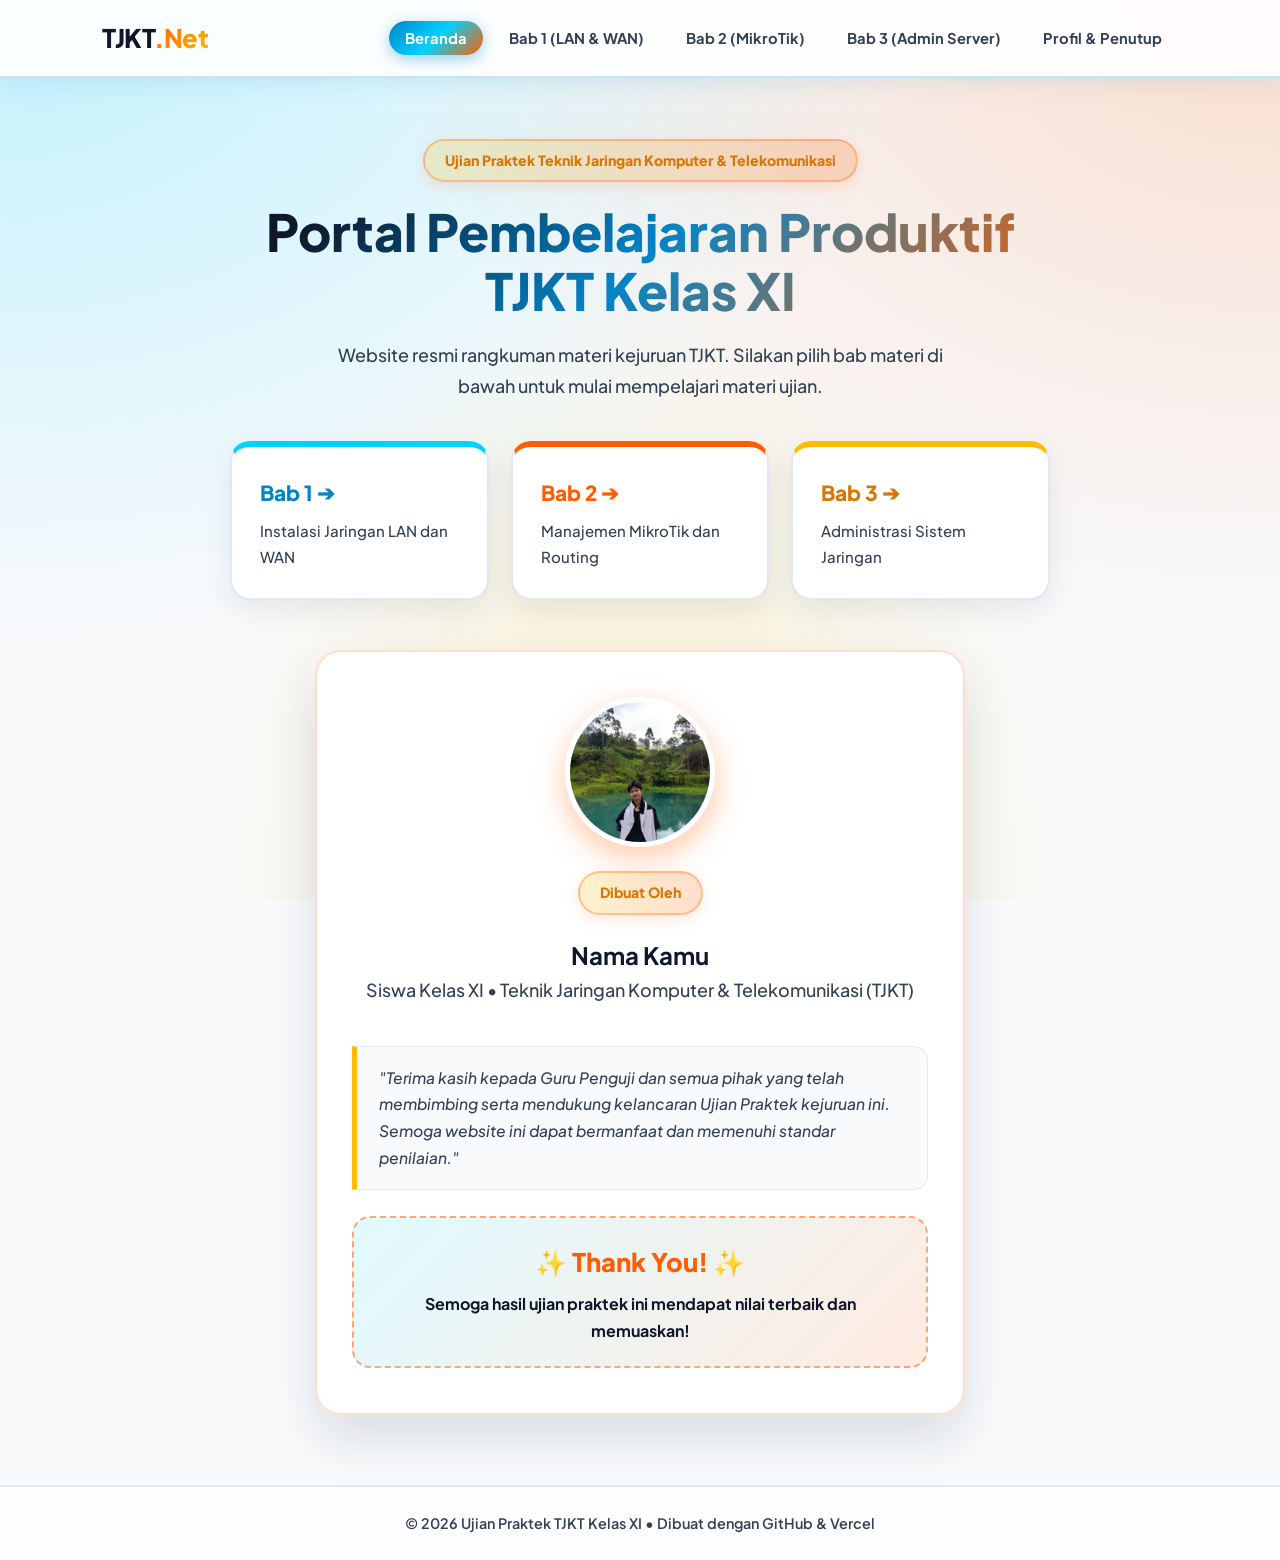
==== index.html @ 5facf8a2 "Update logo and content in index.html" ====
<!DOCTYPE html>
<html lang="id">
<head>
  <meta charset="UTF-8">
  <meta name="viewport" content="width=device-width, initial-scale=1.0">
  <title>Portal TJKT Kelas XI | Ujian Praktek</title>
  <link rel="stylesheet" href="style.css">
</head>
<body>

  <!-- Navigasi -->
  <nav class="navbar">
    <div class="logo">TJKT<span>.Net</span></div>
    <ul class="nav-links">
      <li><a href="index.html" class="active">Beranda</a></li>
      <li><a href="materi1.html">Bab 1 (LAN & WAN)</a></li>
      <li><a href="materi2.html">Bab 2 (MikroTik)</a></li>
      <li><a href="materi3.html">Bab 3 (Admin Server)</a></li>
      <li><a href="#profil">Profil & Penutup</a></li>
    </ul>
  </nav>

  <!-- Hero Section (Bagian Atas) -->
  <header class="hero">
    <div class="hero-content">
      <span class="badge">Ujian Praktek Teknik Jaringan Komputer & Telekomunikasi</span>
      <h1>Portal Pembelajaran Produktif TJKT Kelas XI</h1>
      <p>Website resmi rangkuman materi kejuruan TJKT. Silakan pilih bab materi di bawah untuk mulai mempelajari materi ujian.</p>
      
      <!-- Tombol pilihan materi per halaman -->
      <div class="menu-button-grid" style="margin-bottom: 50px;">
        <a href="materi1.html" class="btn-card">
          <h3>Bab 1 ➔</h3>
          <p>Instalasi Jaringan LAN dan WAN</p>
        </a>
        <a href="materi2.html" class="btn-card">
          <h3>Bab 2 ➔</h3>
          <p>Manajemen MikroTik dan Routing</p>
        </a>
        <a href="materi3.html" class="btn-card">
          <h3>Bab 3 ➔</h3>
          <p>Administrasi Sistem Jaringan</p>
        </a>
      </div>

      <!-- BAGIAN PROFIL & PENUTUP (Digabung di Beranda) -->
      <div id="profil" class="profile-card-wrapper" style="margin-top: 40px; text-align: left;">
        <div style="text-align: center;">
          <div class="profile-image-container">
            <!-- Pastikan nama file foto di bawah ini sama persis dengan yang di GitHub -->
            <img src="WhatsApp Image 2026-11-18 at 5.03.02 PM.jpeg" alt="Foto Profil Pembuat" class="profile-img" onerror="this.src='foto.jpg'">
          </div>
          <span class="badge">Dibuat Oleh</span>
          <h2>Nama Kamu</h2>
          <p class="profile-role">Siswa Kelas XI • Teknik Jaringan Komputer & Telekomunikasi (TJKT)</p>
        </div>
        
        <div class="quote-box">
          <p>"Terima kasih kepada Guru Penguji dan semua pihak yang telah membimbing serta mendukung kelancaran Ujian Praktek kejuruan ini. Semoga website ini dapat bermanfaat dan memenuhi standar penilaian."</p>
        </div>

        <div class="thank-you-banner" style="text-align: center;">
          <h3>✨ Thank You! ✨</h3>
          <p>Semoga hasil ujian praktek ini mendapat nilai terbaik dan memuaskan!</p>
        </div>
      </div>

    </div>
  </header>

  <footer>
    <p>&copy; 2026 Ujian Praktek TJKT Kelas XI • Dibuat dengan GitHub & Vercel</p>
  </footer>

</body>
</html>
---- style.css ----
@import url('https://fonts.googleapis.com/css2?family=Plus+Jakarta+Sans:wght@400;500;600;700;800&display=swap');

:root {
  --bg-light: #f0fdf4;
  --text-dark: #0f172a;
  --text-muted: #334155;
  --biru: #0284c7;
  --biru-terang: #00d2ff;
  --oren: #ff5e00;
  --kuning: #ffbb00;
  --gradasi-utama: linear-gradient(135deg, #0284c7 0%, #00d2ff 50%, #ff5e00 100%);
  --gradasi-hangat: linear-gradient(135deg, #ff5e00 0%, #ffbb00 100%);
}

* {
  margin: 0;
  padding: 0;
  box-sizing: border-box;
  font-family: 'Plus Jakarta Sans', 'Segoe UI', sans-serif;
  scroll-behavior: smooth;
}

body {
  background-color: #f8fafc;
  /* Latar belakang terang dengan pendaran warna biru & oranye yang lebih cerah */
  background-image: 
    radial-gradient(at 0% 0%, rgba(0, 210, 255, 0.22) 0px, transparent 50%),
    radial-gradient(at 100% 0%, rgba(255, 94, 0, 0.18) 0px, transparent 50%),
    radial-gradient(at 50% 100%, rgba(255, 187, 0, 0.2) 0px, transparent 50%);
  background-attachment: fixed;
  color: var(--text-dark);
  line-height: 1.7;
  display: flex;
  flex-direction: column;
  min-height: 100vh;
}

@keyframes fadeInUp {
  from { opacity: 0; transform: translateY(20px); }
  to { opacity: 1; transform: translateY(0); }
}

@keyframes floatSlow {
  0%, 100% { transform: translateY(0px); }
  50% { transform: translateY(-8px); }
}

/* Navbar */
.navbar {
  display: flex;
  justify-content: space-between;
  align-items: center;
  padding: 16px 8%;
  background: rgba(255, 255, 255, 0.9);
  backdrop-filter: blur(16px);
  position: sticky;
  top: 0;
  z-index: 100;
  border-bottom: 3px solid rgba(2, 132, 199, 0.2);
  box-shadow: 0 4px 25px rgba(2, 132, 199, 0.1);
}

.logo {
  font-size: 1.6rem;
  font-weight: 800;
  color: var(--text-dark);
  letter-spacing: -0.5px;
}

.logo span {
  background: var(--gradasi-hangat);
  -webkit-background-clip: text;
  -webkit-text-fill-color: transparent;
}

.nav-links {
  list-style: none;
  display: flex;
  gap: 10px;
}

.nav-links a {
  text-decoration: none;
  color: var(--text-muted);
  font-weight: 700;
  font-size: 0.92rem;
  padding: 8px 16px;
  border-radius: 50px;
  transition: all 0.3s ease;
}

.nav-links a:hover {
  background: rgba(0, 210, 255, 0.15);
  color: var(--biru);
}

.nav-links a.active {
  background: var(--gradasi-utama);
  color: #ffffff;
  box-shadow: 0 4px 15px rgba(2, 132, 199, 0.4);
}

/* Hero / Beranda */
.hero {
  flex: 1;
  display: flex;
  align-items: center;
  justify-content: center;
  text-align: center;
  padding: 60px 8%;
  animation: fadeInUp 0.7s ease-out;
}

.hero-content {
  max-width: 820px;
}

.badge {
  display: inline-block;
  padding: 8px 20px;
  background: linear-gradient(90deg, rgba(255, 187, 0, 0.2), rgba(255, 94, 0, 0.2));
  color: #d97706;
  border: 2px solid rgba(255, 94, 0, 0.3);
  border-radius: 50px;
  font-size: 0.88rem;
  font-weight: 800;
  margin-bottom: 20px;
  box-shadow: 0 4px 15px rgba(255, 94, 0, 0.15);
  animation: floatSlow 3s ease-in-out infinite;
}

.hero h1 {
  font-size: 3.2rem;
  font-weight: 800;
  line-height: 1.15;
  margin-bottom: 20px;
  background: linear-gradient(135deg, #0f172a 10%, #0284c7 50%, #ff5e00 100%);
  -webkit-background-clip: text;
  -webkit-text-fill-color: transparent;
}

.hero p {
  color: var(--text-muted);
  margin-bottom: 40px;
  font-size: 1.12rem;
  font-weight: 500;
  max-width: 650px;
  margin-left: auto;
  margin-right: auto;
}

/* Kartu Pilihan Menu di Beranda */
.menu-button-grid {
  display: grid;
  grid-template-columns: repeat(auto-fit, minmax(230px, 1fr));
  gap: 22px;
  text-align: left;
}

.btn-card {
  background: #ffffff;
  border: 2px solid #e2e8f0;
  padding: 28px;
  border-radius: 20px;
  text-decoration: none;
  color: inherit;
  position: relative;
  overflow: hidden;
  box-shadow: 0 10px 30px rgba(15, 23, 42, 0.08);
  transition: all 0.35s cubic-bezier(0.175, 0.885, 0.32, 1.275);
}

/* Garis tebal terang di atas kartu */
.btn-card:nth-child(1) { border-top: 6px solid var(--biru-terang); }
.btn-card:nth-child(2) { border-top: 6px solid var(--oren); }
.btn-card:nth-child(3) { border-top: 6px solid var(--kuning); }
.btn-card:nth-child(4) { border-top: 6px solid #10b981; }

.btn-card:hover {
  transform: translateY(-10px) scale(1.03);
  box-shadow: 0 20px 40px rgba(2, 132, 199, 0.25);
  border-color: rgba(2, 132, 199, 0.4);
}

.btn-card:nth-child(1) h3 { color: var(--biru); }
.btn-card:nth-child(2) h3 { color: var(--oren); }
.btn-card:nth-child(3) h3 { color: #d97706; }
.btn-card:nth-child(4) h3 { color: #059669; }

.btn-card h3 {
  font-size: 1.3rem;
  font-weight: 800;
  margin-bottom: 8px;
}

.btn-card p {
  color: var(--text-muted);
  font-size: 0.94rem;
  margin: 0;
}

/* Container Halaman Materi & Profil */
.container-materi {
  max-width: 850px;
  margin: 0 auto;
  padding: 50px 8%;
  flex: 1;
  width: 100%;
  animation: fadeInUp 0.6s ease-out;
}

.breadcrumb {
  margin-bottom: 20px;
}

.breadcrumb a {
  display: inline-block;
  padding: 8px 16px;
  background: #ffffff;
  color: var(--biru);
  text-decoration: none;
  font-size: 0.9rem;
  font-weight: 700;
  border-radius: 50px;
  box-shadow: 0 4px 12px rgba(2, 132, 199, 0.15);
  border: 1px solid rgba(2, 132, 199, 0.2);
  transition: transform 0.2s;
}

.breadcrumb a:hover {
  transform: translateX(-5px);
}

.container-materi h1 {
  font-size: 2.5rem;
  font-weight: 800;
  margin-bottom: 24px;
  color: var(--text-dark);
}

/* Kotak Konten Materi */
.content-box {
  background: rgba(255, 255, 255, 0.95);
  backdrop-filter: blur(10px);
  padding: 36px;
  border-radius: 22px;
  border: 2px solid #e2e8f0;
  border-left: 8px solid var(--biru);
  box-shadow: 0 15px 35px rgba(15, 23, 42, 0.08);
  margin-bottom: 30px;
  transition: transform 0.3s ease;
}

.content-box:hover {
  transform: translateY(-4px);
  border-color: rgba(2, 132, 199, 0.3);
}

.content-box h3 {
  color: var(--biru);
  font-size: 1.25rem;
  font-weight: 800;
  margin-bottom: 12px;
  margin-top: 24px;
}

.content-box h3:first-child {
  margin-top: 0;
}

.content-box p {
  color: var(--text-muted);
  margin-bottom: 14px;
  font-weight: 500;
}

.content-box ul {
  padding-left: 22px;
  color: var(--text-muted);
}

.content-box li {
  margin-bottom: 10px;
  font-weight: 500;
}

.content-box li strong {
  color: var(--text-dark);
}

code {
  background: #fef3c7;
  color: #b45309;
  padding: 3px 8px;
  border-radius: 6px;
  font-weight: 700;
  font-size: 0.9em;
  border: 1px solid #fde68a;
}

/* Tombol Interaktif */
.btn-primary {
  display: inline-block;
  padding: 14px 28px;
  background: var(--gradasi-hangat);
  color: #ffffff;
  font-weight: 800;
  text-decoration: none;
  border-radius: 50px;
  border: none;
  cursor: pointer;
  text-align: center;
  box-shadow: 0 6px 20px rgba(255, 94, 0, 0.4);
  transition: all 0.3s ease;
}

.btn-primary:hover {
  transform: translateY(-3px) scale(1.04);
  box-shadow: 0 10px 25px rgba(255, 94, 0, 0.6);
}

.btn-secondary {
  display: inline-block;
  padding: 14px 28px;
  background: #ffffff;
  color: var(--biru);
  font-weight: 800;
  text-decoration: none;
  border-radius: 50px;
  border: 2px solid var(--biru);
  text-align: center;
  transition: all 0.3s ease;
}

.btn-secondary:hover {
  background: var(--biru);
  color: #ffffff;
  transform: translateY(-3px);
  box-shadow: 0 6px 20px rgba(2, 132, 199, 0.3);
}

/* Desain Kartu Profil & Penutup yang Lebih Menyala */
.profile-card-wrapper {
  background: rgba(255, 255, 255, 0.98);
  backdrop-filter: blur(15px);
  padding: 45px 35px;
  border-radius: 26px;
  border: 2px solid rgba(255, 94, 0, 0.2);
  box-shadow: 0 25px 50px rgba(15, 23, 42, 0.12);
  text-align: center;
  max-width: 650px;
  margin: 10px auto;
  animation: fadeInUp 0.6s ease-out;
}

.profile-image-container {
  position: relative;
  width: 150px;
  height: 150px;
  margin: 0 auto 24px auto;
}

.profile-img {
  width: 100%;
  height: 100%;
  object-fit: cover;
  border-radius: 50%;
  border: 5px solid #ffffff;
  box-shadow: 0 10px 30px rgba(255, 94, 0, 0.35);
  transition: transform 0.3s ease;
}

.profile-img:hover {
  transform: scale(1.06) rotate(2deg);
}

.profile-info h2 {
  font-size: 2rem;
  font-weight: 800;
  color: var(--text-dark);
  margin-bottom: 6px;
}

.profile-role {
  color: var(--oren);
  font-weight: 700;
  font-size: 1rem;
  margin-bottom: 22px;
}

.quote-box {
  background: #f8fafc;
  border-left: 5px solid var(--kuning);
  border-right: 1px solid #e2e8f0;
  border-top: 1px solid #e2e8f0;
  border-bottom: 1px solid #e2e8f0;
  padding: 18px 22px;
  border-radius: 0 14px 14px 0;
  text-align: left;
  margin-bottom: 26px;
}

.quote-box p {
  color: var(--text-muted);
  font-style: italic;
  font-size: 0.98rem;
  margin: 0;
}

.thank-you-banner {
  background: linear-gradient(135deg, rgba(0, 210, 255, 0.12), rgba(255, 94, 0, 0.12));
  border: 2px dashed rgba(255, 94, 0, 0.5);
  padding: 22px;
  border-radius: 18px;
  margin-top: 24px;
}

.thank-you-banner h3 {
  color: var(--oren);
  font-size: 1.6rem;
  font-weight: 800;
  margin-bottom: 6px;
}

.thank-you-banner p {
  color: var(--text-dark);
  font-size: 1rem;
  font-weight: 700;
  margin: 0;
}

/* Navigasi Bawah & Footer */
.pagination {
  display: flex;
  justify-content: space-between;
  align-items: center;
  margin-top: 35px;
}

footer {
  text-align: center;
  padding: 24px;
  border-top: 2px solid #e2e8f0;
  color: var(--text-muted);
  font-size: 0.9rem;
  font-weight: 600;
  background: rgba(255, 255, 255, 0.85);
}

@media (max-width: 650px) {
  .hero h1 { font-size: 2.2rem; }
  .nav-links { display: none; }
  .pagination { flex-direction: column; gap: 12px; }
  .pagination a { width: 100%; }
}
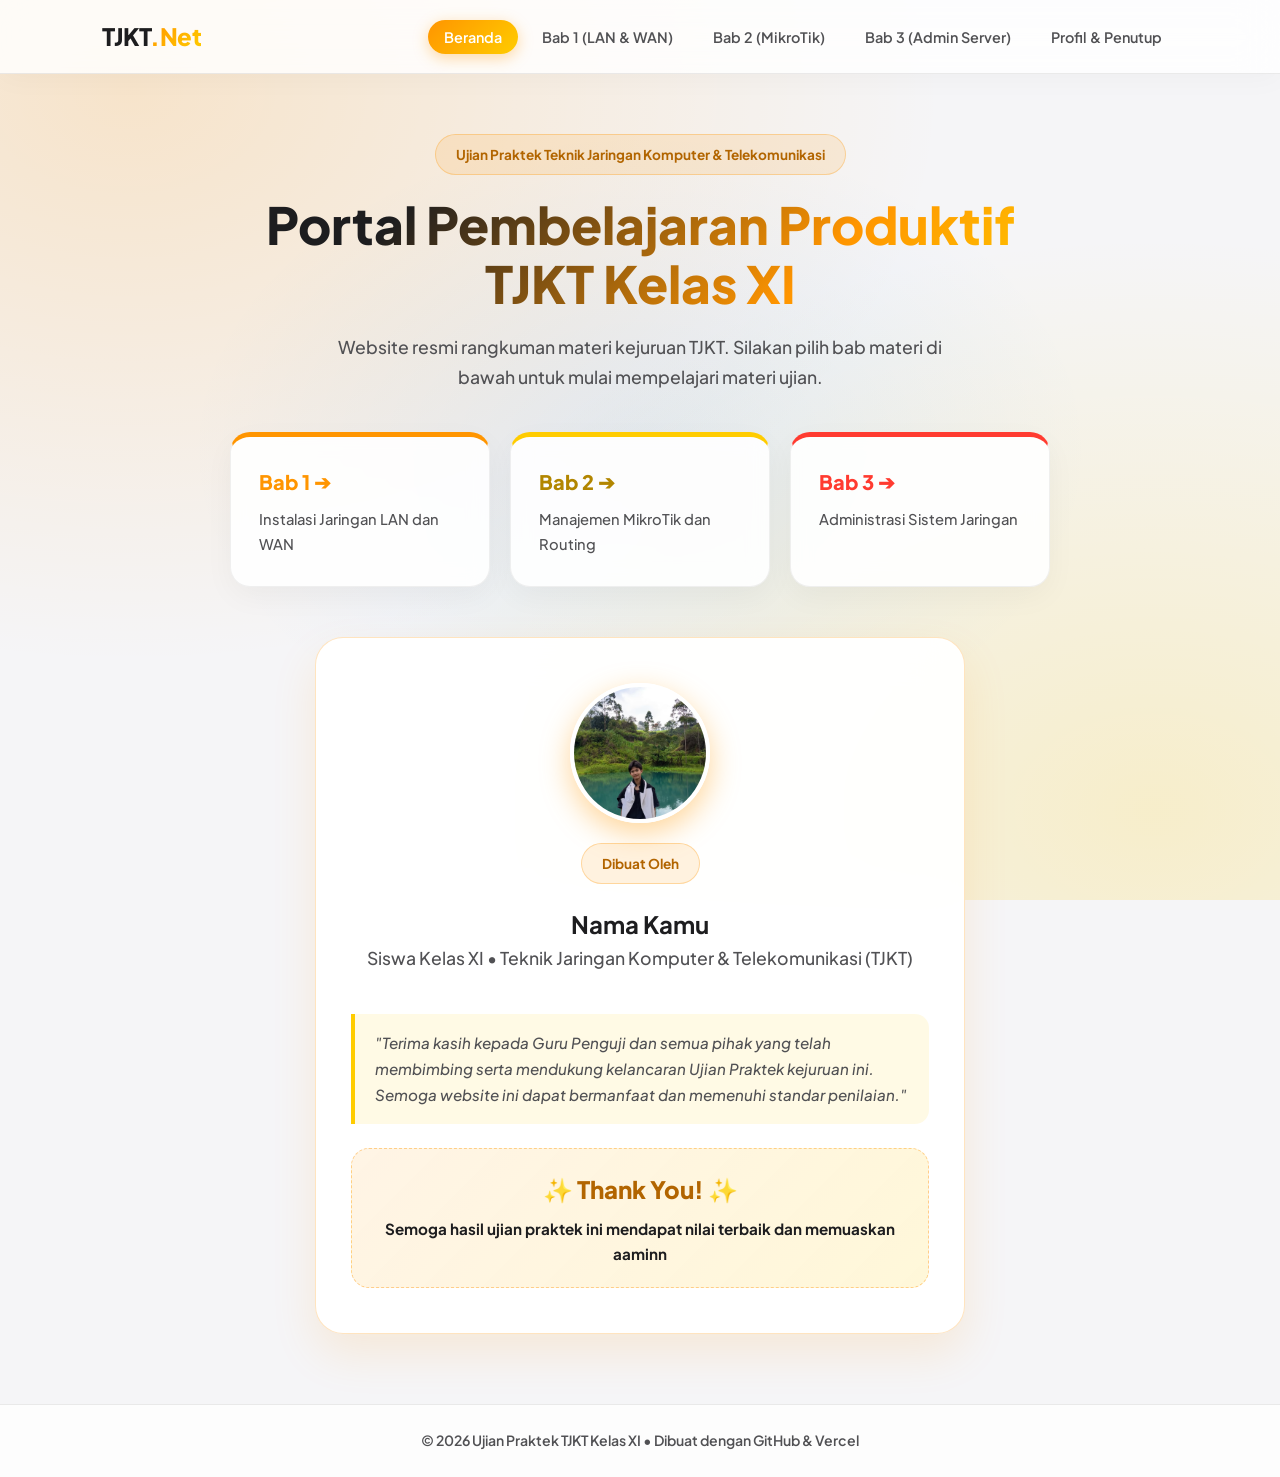
==== commit 7e867d3a: "Update title, image source, and thank you message Updated title and profile image source in index.ht" ====
--- a/index.html
+++ b/index.html
@@ -3,7 +3,7 @@
 <head>
   <meta charset="UTF-8">
   <meta name="viewport" content="width=device-width, initial-scale=1.0">
-  <title>Portal TJKT Kelas XI | Ujian Praktek</title>
+  <title>WEB TJKT Kelas XI | Ujian Praktek</title>
   <link rel="stylesheet" href="style.css">
 </head>
 <body>
@@ -48,7 +48,7 @@
         <div style="text-align: center;">
           <div class="profile-image-container">
             <!-- Pastikan nama file foto di bawah ini sama persis dengan yang di GitHub -->
-            <img src="WhatsApp Image 2026-11-18 at 5.03.02 PM.jpeg" alt="Foto Profil Pembuat" class="profile-img" onerror="this.src='foto.jpg'">
+            <img src="foto-profil.jpeg" alt="Foto Profil Pembuat" class="profile-img" onerror="this.src='foto.jpg'">
           </div>
           <span class="badge">Dibuat Oleh</span>
           <h2>Nama Kamu</h2>
@@ -61,7 +61,7 @@
 
         <div class="thank-you-banner" style="text-align: center;">
           <h3>✨ Thank You! ✨</h3>
-          <p>Semoga hasil ujian praktek ini mendapat nilai terbaik dan memuaskan!</p>
+          <p>Semoga hasil ujian praktek ini mendapat nilai terbaik dan memuaskan aaminn</p>
         </div>
       </div>
 
--- a/style.css
+++ b/style.css
@@ -1,32 +1,32 @@
-@import url('https://fonts.googleapis.com/css2?family=Plus+Jakarta+Sans:wght@400;500;600;700;800&display=swap');
+@import url('https://fonts.googleapis.com/css2?family=SF+Pro+Display:wght@400;500;600;700;800&family=Plus+Jakarta+Sans:wght@400;500;600;700;800&display=swap');
 
 :root {
-  --bg-light: #f0fdf4;
-  --text-dark: #0f172a;
-  --text-muted: #334155;
-  --biru: #0284c7;
-  --biru-terang: #00d2ff;
-  --oren: #ff5e00;
-  --kuning: #ffbb00;
-  --gradasi-utama: linear-gradient(135deg, #0284c7 0%, #00d2ff 50%, #ff5e00 100%);
-  --gradasi-hangat: linear-gradient(135deg, #ff5e00 0%, #ffbb00 100%);
+  --bg-light: #f5f5f7;
+  --text-dark: #1d1d1f;
+  --text-muted: #515154;
+  /* Palet Warna Ala iOS / iPhone (Oranye & Kuning Cerah) */
+  --ios-orange: #ff9500;
+  --ios-yellow: #ffcc00;
+  --ios-blue: #0071e3;
+  --gradasi-ios: linear-gradient(135deg, #ff9500 0%, #ffcc00 100%);
+  --gradasi-blue: linear-gradient(135deg, #0071e3 0%, #42a5f5 100%);
 }
 
 * {
   margin: 0;
   padding: 0;
   box-sizing: border-box;
-  font-family: 'Plus Jakarta Sans', 'Segoe UI', sans-serif;
+  font-family: 'Plus Jakarta Sans', 'SF Pro Display', -apple-system, sans-serif;
   scroll-behavior: smooth;
 }
 
 body {
-  background-color: #f8fafc;
-  /* Latar belakang terang dengan pendaran warna biru & oranye yang lebih cerah */
+  background-color: var(--bg-light);
+  /* Latar belakang dengan pendaran cahaya oranye & kuning ala wallpaper iOS */
   background-image: 
-    radial-gradient(at 0% 0%, rgba(0, 210, 255, 0.22) 0px, transparent 50%),
-    radial-gradient(at 100% 0%, rgba(255, 94, 0, 0.18) 0px, transparent 50%),
-    radial-gradient(at 50% 100%, rgba(255, 187, 0, 0.2) 0px, transparent 50%);
+    radial-gradient(at 10% 10%, rgba(255, 149, 0, 0.18) 0px, transparent 50%),
+    radial-gradient(at 90% 90%, rgba(255, 204, 0, 0.18) 0px, transparent 50%),
+    radial-gradient(at 50% 50%, rgba(0, 113, 227, 0.08) 0px, transparent 50%);
   background-attachment: fixed;
   color: var(--text-dark);
   line-height: 1.7;
@@ -42,33 +42,34 @@
 
 @keyframes floatSlow {
   0%, 100% { transform: translateY(0px); }
-  50% { transform: translateY(-8px); }
-}
-
-/* Navbar */
+  50% { transform: translateY(-6px); }
+}
+
+/* Navbar Ala Glassmorphism iOS */
 .navbar {
   display: flex;
   justify-content: space-between;
   align-items: center;
   padding: 16px 8%;
-  background: rgba(255, 255, 255, 0.9);
-  backdrop-filter: blur(16px);
+  background: rgba(255, 255, 255, 0.82);
+  backdrop-filter: blur(20px);
+  -webkit-backdrop-filter: blur(20px);
   position: sticky;
   top: 0;
   z-index: 100;
-  border-bottom: 3px solid rgba(2, 132, 199, 0.2);
-  box-shadow: 0 4px 25px rgba(2, 132, 199, 0.1);
+  border-bottom: 1px solid rgba(0, 0, 0, 0.08);
+  box-shadow: 0 4px 30px rgba(0, 0, 0, 0.03);
 }
 
 .logo {
-  font-size: 1.6rem;
+  font-size: 1.5rem;
   font-weight: 800;
   color: var(--text-dark);
   letter-spacing: -0.5px;
 }
 
 .logo span {
-  background: var(--gradasi-hangat);
+  background: var(--gradasi-ios);
   -webkit-background-clip: text;
   -webkit-text-fill-color: transparent;
 }
@@ -76,28 +77,28 @@
 .nav-links {
   list-style: none;
   display: flex;
-  gap: 10px;
+  gap: 8px;
 }
 
 .nav-links a {
   text-decoration: none;
   color: var(--text-muted);
-  font-weight: 700;
-  font-size: 0.92rem;
+  font-weight: 600;
+  font-size: 0.9rem;
   padding: 8px 16px;
-  border-radius: 50px;
+  border-radius: 980px;
   transition: all 0.3s ease;
 }
 
 .nav-links a:hover {
-  background: rgba(0, 210, 255, 0.15);
-  color: var(--biru);
+  background: rgba(255, 149, 0, 0.12);
+  color: var(--ios-orange);
 }
 
 .nav-links a.active {
-  background: var(--gradasi-utama);
+  background: var(--gradasi-ios);
   color: #ffffff;
-  box-shadow: 0 4px 15px rgba(2, 132, 199, 0.4);
+  box-shadow: 0 4px 15px rgba(255, 149, 0, 0.35);
 }
 
 /* Hero / Beranda */
@@ -118,14 +119,13 @@
 .badge {
   display: inline-block;
   padding: 8px 20px;
-  background: linear-gradient(90deg, rgba(255, 187, 0, 0.2), rgba(255, 94, 0, 0.2));
-  color: #d97706;
-  border: 2px solid rgba(255, 94, 0, 0.3);
-  border-radius: 50px;
-  font-size: 0.88rem;
-  font-weight: 800;
+  background: rgba(255, 149, 0, 0.12);
+  color: #b26500;
+  border: 1px solid rgba(255, 149, 0, 0.3);
+  border-radius: 980px;
+  font-size: 0.85rem;
+  font-weight: 700;
   margin-bottom: 20px;
-  box-shadow: 0 4px 15px rgba(255, 94, 0, 0.15);
   animation: floatSlow 3s ease-in-out infinite;
 }
 
@@ -134,7 +134,7 @@
   font-weight: 800;
   line-height: 1.15;
   margin-bottom: 20px;
-  background: linear-gradient(135deg, #0f172a 10%, #0284c7 50%, #ff5e00 100%);
+  background: linear-gradient(135deg, #1d1d1f 20%, #ff9500 70%, #ffcc00 100%);
   -webkit-background-clip: text;
   -webkit-text-fill-color: transparent;
 }
@@ -142,64 +142,63 @@
 .hero p {
   color: var(--text-muted);
   margin-bottom: 40px;
-  font-size: 1.12rem;
+  font-size: 1.1rem;
   font-weight: 500;
   max-width: 650px;
   margin-left: auto;
   margin-right: auto;
 }
 
-/* Kartu Pilihan Menu di Beranda */
+/* Kartu Menu Pilihan (Gaya iOS Card) */
 .menu-button-grid {
   display: grid;
   grid-template-columns: repeat(auto-fit, minmax(230px, 1fr));
-  gap: 22px;
+  gap: 20px;
   text-align: left;
 }
 
 .btn-card {
-  background: #ffffff;
-  border: 2px solid #e2e8f0;
+  background: rgba(255, 255, 255, 0.9);
+  backdrop-filter: blur(10px);
+  border: 1px solid rgba(0, 0, 0, 0.06);
   padding: 28px;
   border-radius: 20px;
   text-decoration: none;
   color: inherit;
   position: relative;
   overflow: hidden;
-  box-shadow: 0 10px 30px rgba(15, 23, 42, 0.08);
+  box-shadow: 0 10px 30px rgba(0, 0, 0, 0.04);
   transition: all 0.35s cubic-bezier(0.175, 0.885, 0.32, 1.275);
 }
 
-/* Garis tebal terang di atas kartu */
-.btn-card:nth-child(1) { border-top: 6px solid var(--biru-terang); }
-.btn-card:nth-child(2) { border-top: 6px solid var(--oren); }
-.btn-card:nth-child(3) { border-top: 6px solid var(--kuning); }
-.btn-card:nth-child(4) { border-top: 6px solid #10b981; }
+/* Garis aksen atas ala widget iOS */
+.btn-card:nth-child(1) { border-top: 5px solid var(--ios-orange); }
+.btn-card:nth-child(2) { border-top: 5px solid var(--ios-yellow); }
+.btn-card:nth-child(3) { border-top: 5px solid #ff3b30; }
 
 .btn-card:hover {
-  transform: translateY(-10px) scale(1.03);
-  box-shadow: 0 20px 40px rgba(2, 132, 199, 0.25);
-  border-color: rgba(2, 132, 199, 0.4);
-}
-
-.btn-card:nth-child(1) h3 { color: var(--biru); }
-.btn-card:nth-child(2) h3 { color: var(--oren); }
-.btn-card:nth-child(3) h3 { color: #d97706; }
-.btn-card:nth-child(4) h3 { color: #059669; }
+  transform: translateY(-8px) scale(1.02);
+  box-shadow: 0 20px 40px rgba(255, 149, 0, 0.2);
+  background: #ffffff;
+}
+
+.btn-card:nth-child(1) h3 { color: var(--ios-orange); }
+.btn-card:nth-child(2) h3 { color: #b28600; }
+.btn-card:nth-child(3) h3 { color: #ff3b30; }
 
 .btn-card h3 {
-  font-size: 1.3rem;
+  font-size: 1.25rem;
   font-weight: 800;
   margin-bottom: 8px;
 }
 
 .btn-card p {
   color: var(--text-muted);
-  font-size: 0.94rem;
+  font-size: 0.92rem;
   margin: 0;
 }
 
-/* Container Halaman Materi & Profil */
+/* Container Halaman Materi */
 .container-materi {
   max-width: 850px;
   margin: 0 auto;
@@ -216,52 +215,51 @@
 .breadcrumb a {
   display: inline-block;
   padding: 8px 16px;
-  background: #ffffff;
-  color: var(--biru);
+  background: rgba(255, 255, 255, 0.9);
+  color: var(--ios-orange);
   text-decoration: none;
-  font-size: 0.9rem;
-  font-weight: 700;
-  border-radius: 50px;
-  box-shadow: 0 4px 12px rgba(2, 132, 199, 0.15);
-  border: 1px solid rgba(2, 132, 199, 0.2);
+  font-size: 0.88rem;
+  font-weight: 700;
+  border-radius: 980px;
+  box-shadow: 0 4px 12px rgba(0, 0, 0, 0.04);
+  border: 1px solid rgba(255, 149, 0, 0.2);
   transition: transform 0.2s;
 }
 
 .breadcrumb a:hover {
-  transform: translateX(-5px);
+  transform: translateX(-4px);
 }
 
 .container-materi h1 {
-  font-size: 2.5rem;
+  font-size: 2.4rem;
   font-weight: 800;
   margin-bottom: 24px;
   color: var(--text-dark);
 }
 
-/* Kotak Konten Materi */
+/* Kotak Konten */
 .content-box {
   background: rgba(255, 255, 255, 0.95);
   backdrop-filter: blur(10px);
-  padding: 36px;
-  border-radius: 22px;
-  border: 2px solid #e2e8f0;
-  border-left: 8px solid var(--biru);
-  box-shadow: 0 15px 35px rgba(15, 23, 42, 0.08);
+  padding: 35px;
+  border-radius: 24px;
+  border: 1px solid rgba(0, 0, 0, 0.06);
+  border-left: 6px solid var(--ios-orange);
+  box-shadow: 0 15px 35px rgba(0, 0, 0, 0.04);
   margin-bottom: 30px;
   transition: transform 0.3s ease;
 }
 
 .content-box:hover {
-  transform: translateY(-4px);
-  border-color: rgba(2, 132, 199, 0.3);
+  transform: translateY(-3px);
 }
 
 .content-box h3 {
-  color: var(--biru);
-  font-size: 1.25rem;
+  color: var(--ios-orange);
+  font-size: 1.2rem;
   font-weight: 800;
   margin-bottom: 12px;
-  margin-top: 24px;
+  margin-top: 22px;
 }
 
 .content-box h3:first-child {
@@ -289,75 +287,74 @@
 }
 
 code {
-  background: #fef3c7;
-  color: #b45309;
+  background: rgba(255, 204, 0, 0.2);
+  color: #8a6d00;
   padding: 3px 8px;
   border-radius: 6px;
   font-weight: 700;
   font-size: 0.9em;
-  border: 1px solid #fde68a;
-}
-
-/* Tombol Interaktif */
+  border: 1px solid rgba(255, 204, 0, 0.4);
+}
+
+/* Tombol Ala iOS Button */
 .btn-primary {
   display: inline-block;
-  padding: 14px 28px;
-  background: var(--gradasi-hangat);
+  padding: 12px 28px;
+  background: var(--gradasi-ios);
   color: #ffffff;
-  font-weight: 800;
+  font-weight: 700;
   text-decoration: none;
-  border-radius: 50px;
+  border-radius: 980px;
   border: none;
   cursor: pointer;
   text-align: center;
-  box-shadow: 0 6px 20px rgba(255, 94, 0, 0.4);
+  box-shadow: 0 6px 20px rgba(255, 149, 0, 0.4);
   transition: all 0.3s ease;
 }
 
 .btn-primary:hover {
-  transform: translateY(-3px) scale(1.04);
-  box-shadow: 0 10px 25px rgba(255, 94, 0, 0.6);
+  transform: translateY(-2px) scale(1.03);
+  box-shadow: 0 10px 25px rgba(255, 149, 0, 0.55);
 }
 
 .btn-secondary {
   display: inline-block;
-  padding: 14px 28px;
-  background: #ffffff;
-  color: var(--biru);
-  font-weight: 800;
+  padding: 12px 28px;
+  background: rgba(255, 255, 255, 0.9);
+  color: var(--ios-orange);
+  font-weight: 700;
   text-decoration: none;
-  border-radius: 50px;
-  border: 2px solid var(--biru);
+  border-radius: 980px;
+  border: 2px solid var(--ios-orange);
   text-align: center;
   transition: all 0.3s ease;
 }
 
 .btn-secondary:hover {
-  background: var(--biru);
+  background: var(--ios-orange);
   color: #ffffff;
-  transform: translateY(-3px);
-  box-shadow: 0 6px 20px rgba(2, 132, 199, 0.3);
-}
-
-/* Desain Kartu Profil & Penutup yang Lebih Menyala */
+  transform: translateY(-2px);
+  box-shadow: 0 6px 20px rgba(255, 149, 0, 0.3);
+}
+
+/* Kartu Profil & Penutup Ala iOS */
 .profile-card-wrapper {
-  background: rgba(255, 255, 255, 0.98);
-  backdrop-filter: blur(15px);
+  background: rgba(255, 255, 255, 0.95);
+  backdrop-filter: blur(20px);
   padding: 45px 35px;
-  border-radius: 26px;
-  border: 2px solid rgba(255, 94, 0, 0.2);
-  box-shadow: 0 25px 50px rgba(15, 23, 42, 0.12);
+  border-radius: 28px;
+  border: 1px solid rgba(255, 149, 0, 0.25);
+  box-shadow: 0 20px 45px rgba(255, 149, 0, 0.12);
   text-align: center;
   max-width: 650px;
-  margin: 10px auto;
-  animation: fadeInUp 0.6s ease-out;
+  margin: 30px auto 10px auto;
 }
 
 .profile-image-container {
   position: relative;
-  width: 150px;
-  height: 150px;
-  margin: 0 auto 24px auto;
+  width: 140px;
+  height: 140px;
+  margin: 0 auto 20px auto;
 }
 
 .profile-img {
@@ -365,66 +362,63 @@
   height: 100%;
   object-fit: cover;
   border-radius: 50%;
-  border: 5px solid #ffffff;
-  box-shadow: 0 10px 30px rgba(255, 94, 0, 0.35);
+  border: 4px solid #ffffff;
+  box-shadow: 0 10px 30px rgba(255, 149, 0, 0.4);
   transition: transform 0.3s ease;
 }
 
 .profile-img:hover {
-  transform: scale(1.06) rotate(2deg);
+  transform: scale(1.05);
 }
 
 .profile-info h2 {
-  font-size: 2rem;
+  font-size: 1.8rem;
   font-weight: 800;
   color: var(--text-dark);
   margin-bottom: 6px;
 }
 
 .profile-role {
-  color: var(--oren);
-  font-weight: 700;
-  font-size: 1rem;
-  margin-bottom: 22px;
+  color: var(--ios-orange);
+  font-weight: 700;
+  font-size: 0.95rem;
+  margin-bottom: 20px;
 }
 
 .quote-box {
-  background: #f8fafc;
-  border-left: 5px solid var(--kuning);
-  border-right: 1px solid #e2e8f0;
-  border-top: 1px solid #e2e8f0;
-  border-bottom: 1px solid #e2e8f0;
-  padding: 18px 22px;
+  background: rgba(255, 204, 0, 0.1);
+  border-left: 4px solid var(--ios-yellow);
+  padding: 16px 20px;
   border-radius: 0 14px 14px 0;
   text-align: left;
-  margin-bottom: 26px;
+  margin-bottom: 24px;
 }
 
 .quote-box p {
   color: var(--text-muted);
   font-style: italic;
-  font-size: 0.98rem;
+  font-size: 0.95rem;
   margin: 0;
 }
 
 .thank-you-banner {
-  background: linear-gradient(135deg, rgba(0, 210, 255, 0.12), rgba(255, 94, 0, 0.12));
-  border: 2px dashed rgba(255, 94, 0, 0.5);
-  padding: 22px;
+  background: linear-gradient(135deg, rgba(255, 149, 0, 0.1), rgba(255, 204, 0, 0.15));
+  border: 1px dashed rgba(255, 149, 0, 0.4);
+  padding: 20px;
   border-radius: 18px;
-  margin-top: 24px;
+  margin-top: 20px;
 }
 
 .thank-you-banner h3 {
-  color: var(--oren);
-  font-size: 1.6rem;
+  color: #b26500;
+  font-size: 1.5rem;
   font-weight: 800;
   margin-bottom: 6px;
 }
 
 .thank-you-banner p {
   color: var(--text-dark);
-  font-size: 1rem;
+  font-size: 0.95rem;
   font-weight: 700;
   margin: 0;
 }
@@ -440,11 +434,11 @@
 footer {
   text-align: center;
   padding: 24px;
-  border-top: 2px solid #e2e8f0;
-  color: var(--text-muted);
-  font-size: 0.9rem;
+  border-top: 1px solid rgba(0, 0, 0, 0.08);
+  color: var(--text-muted);
+  font-size: 0.88rem;
   font-weight: 600;
-  background: rgba(255, 255, 255, 0.85);
+  background: rgba(255, 255, 255, 0.8);
 }
 
 @media (max-width: 650px) {
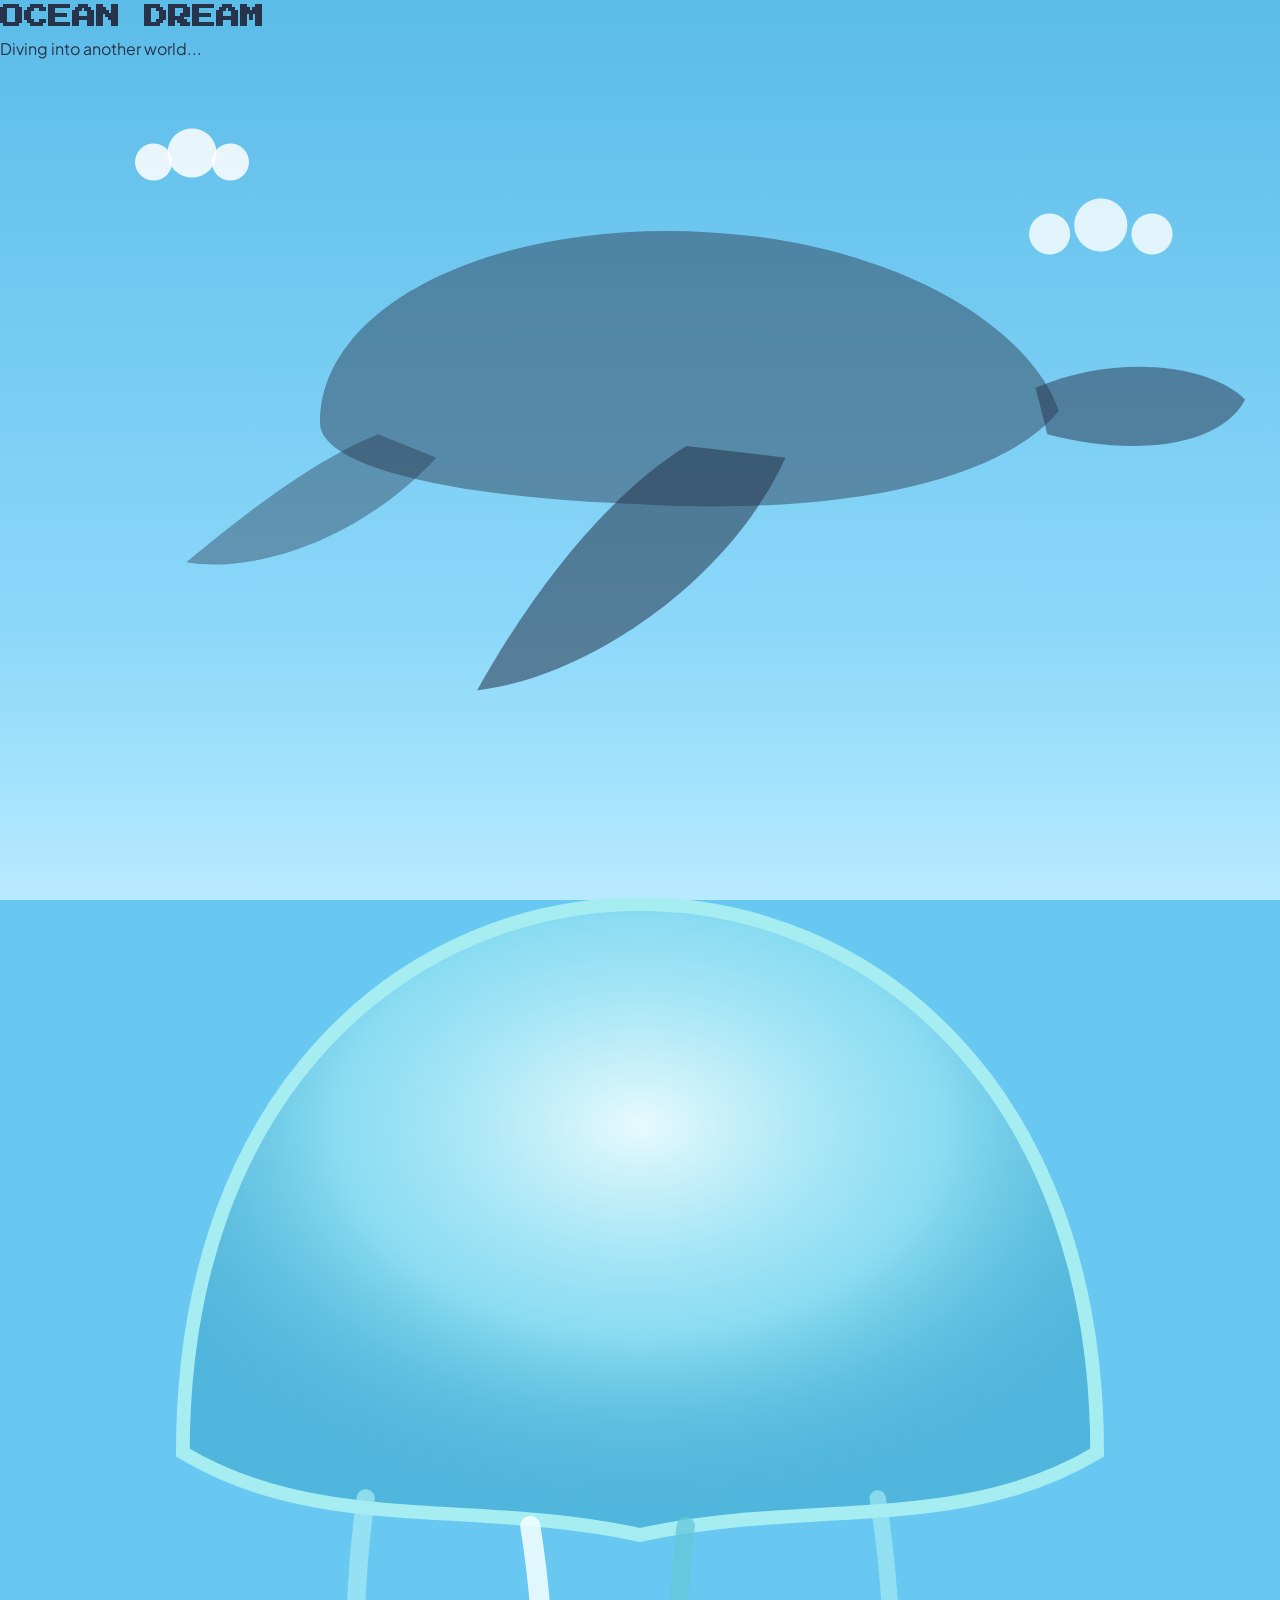
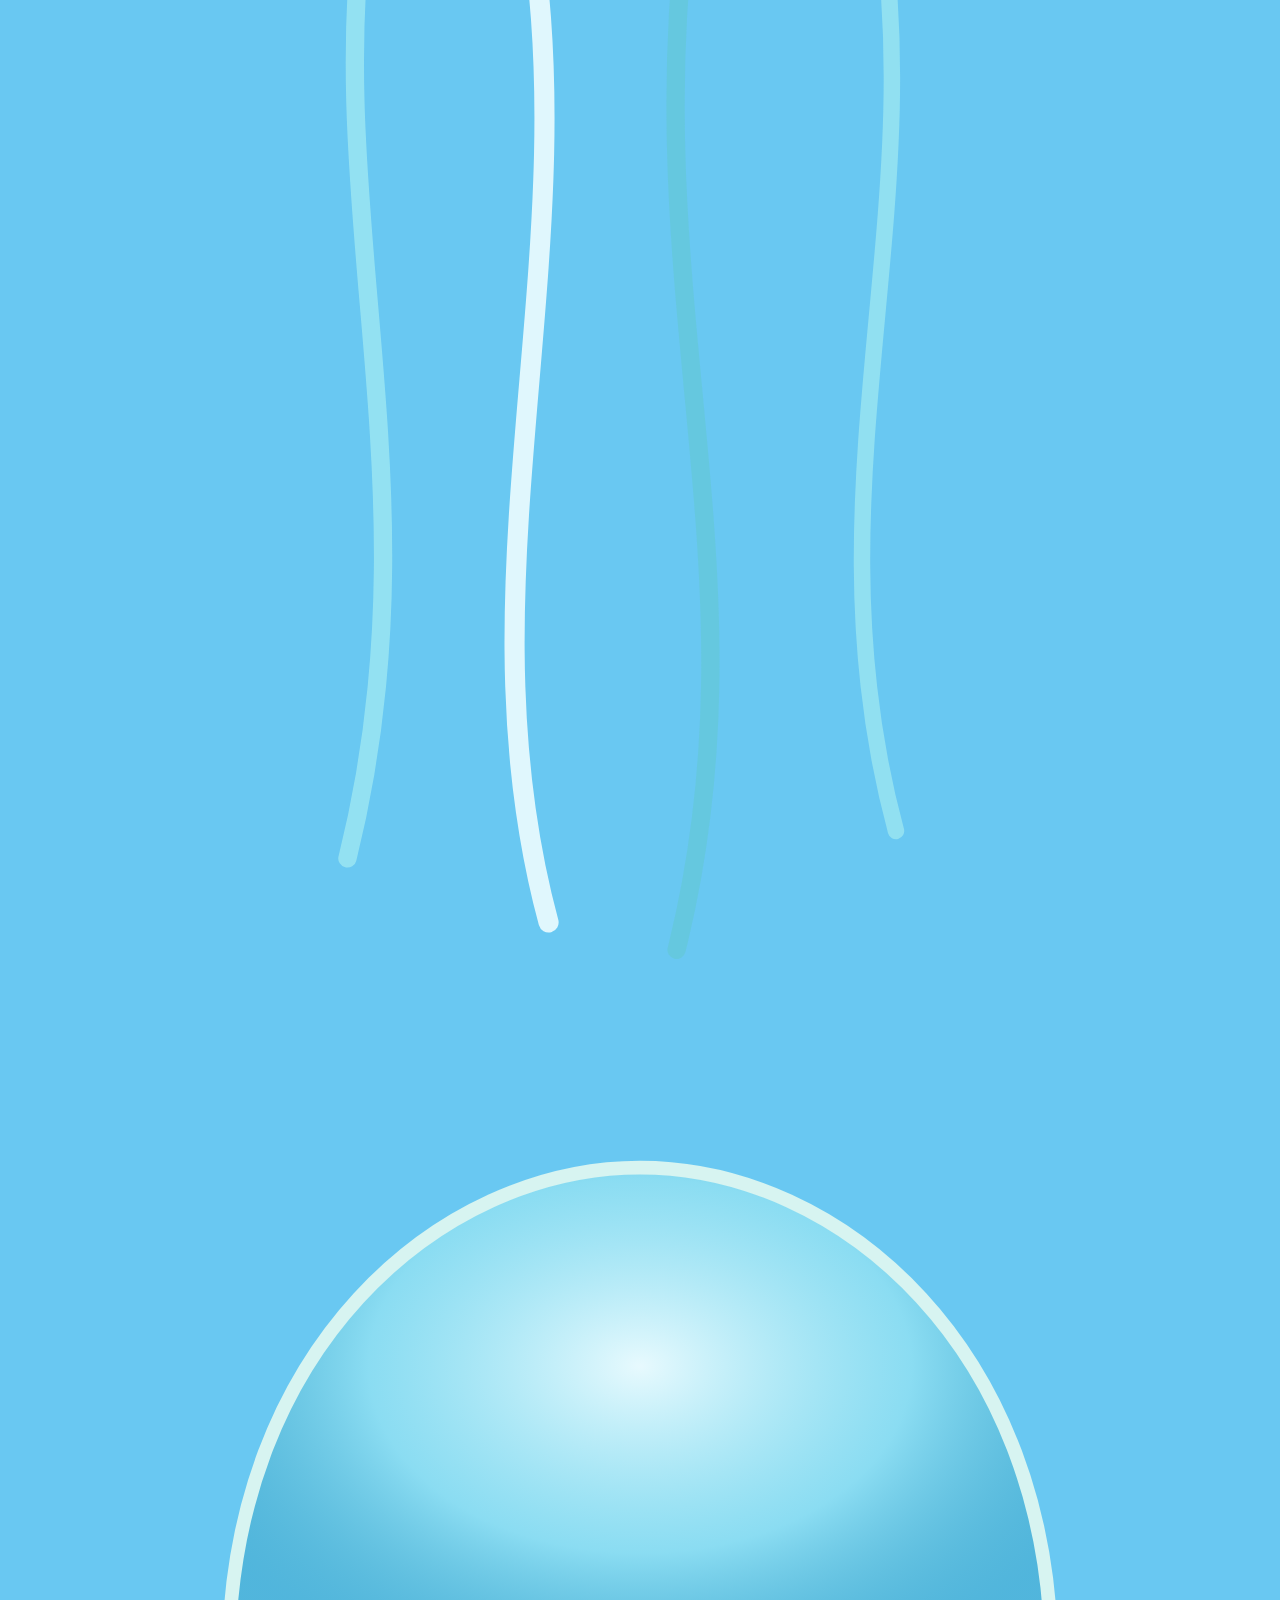
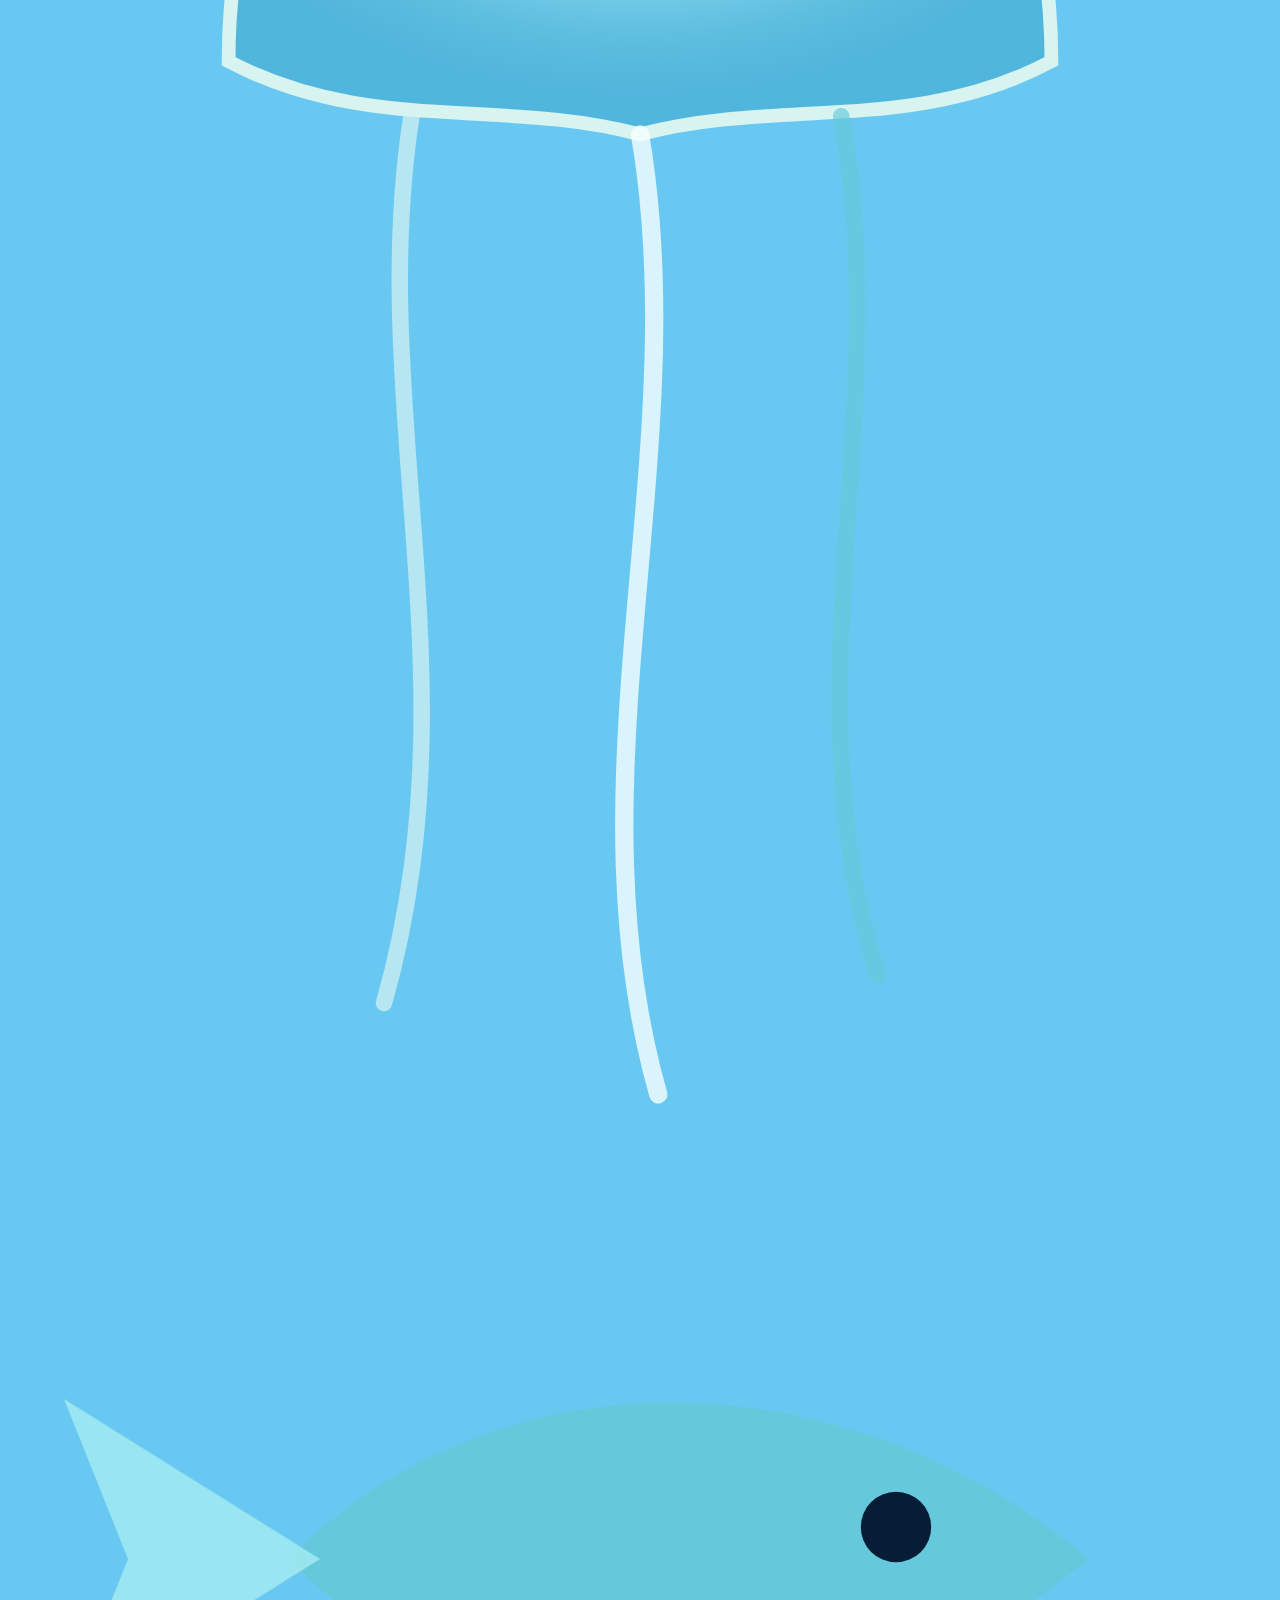
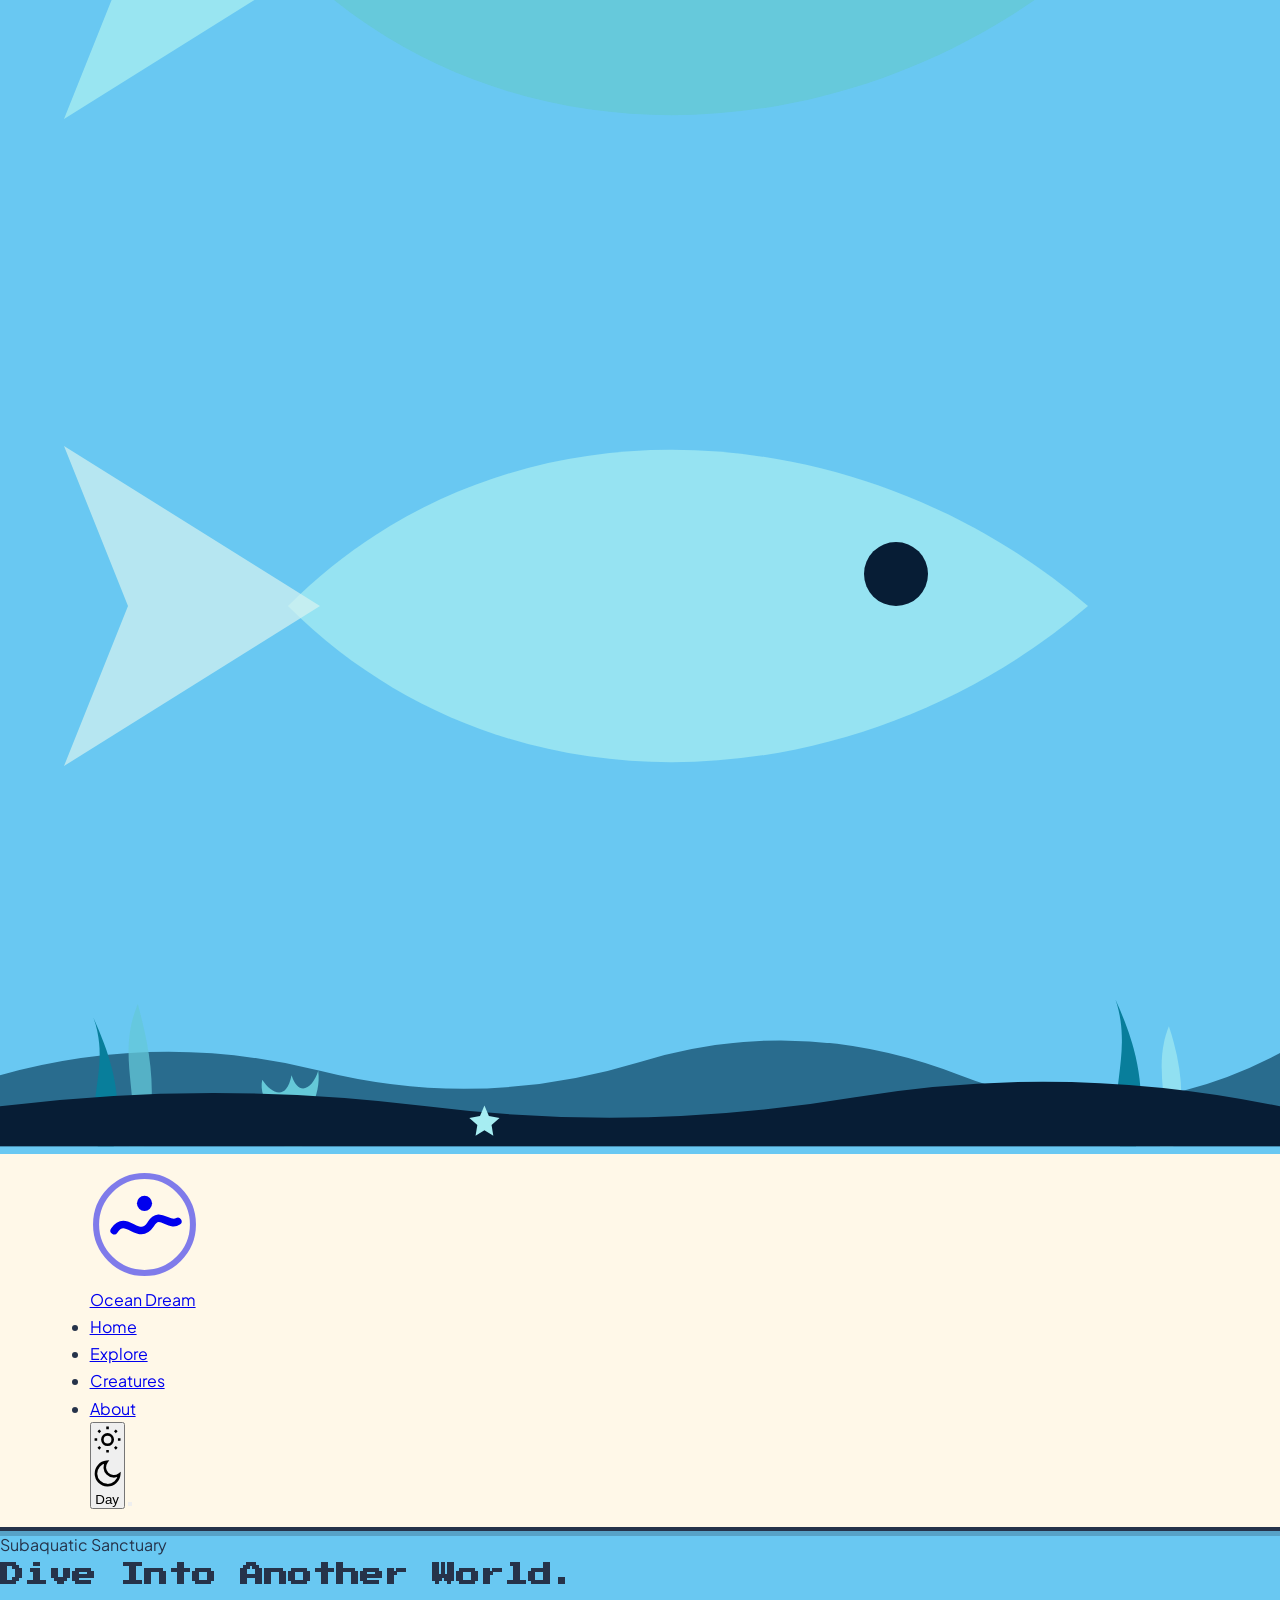
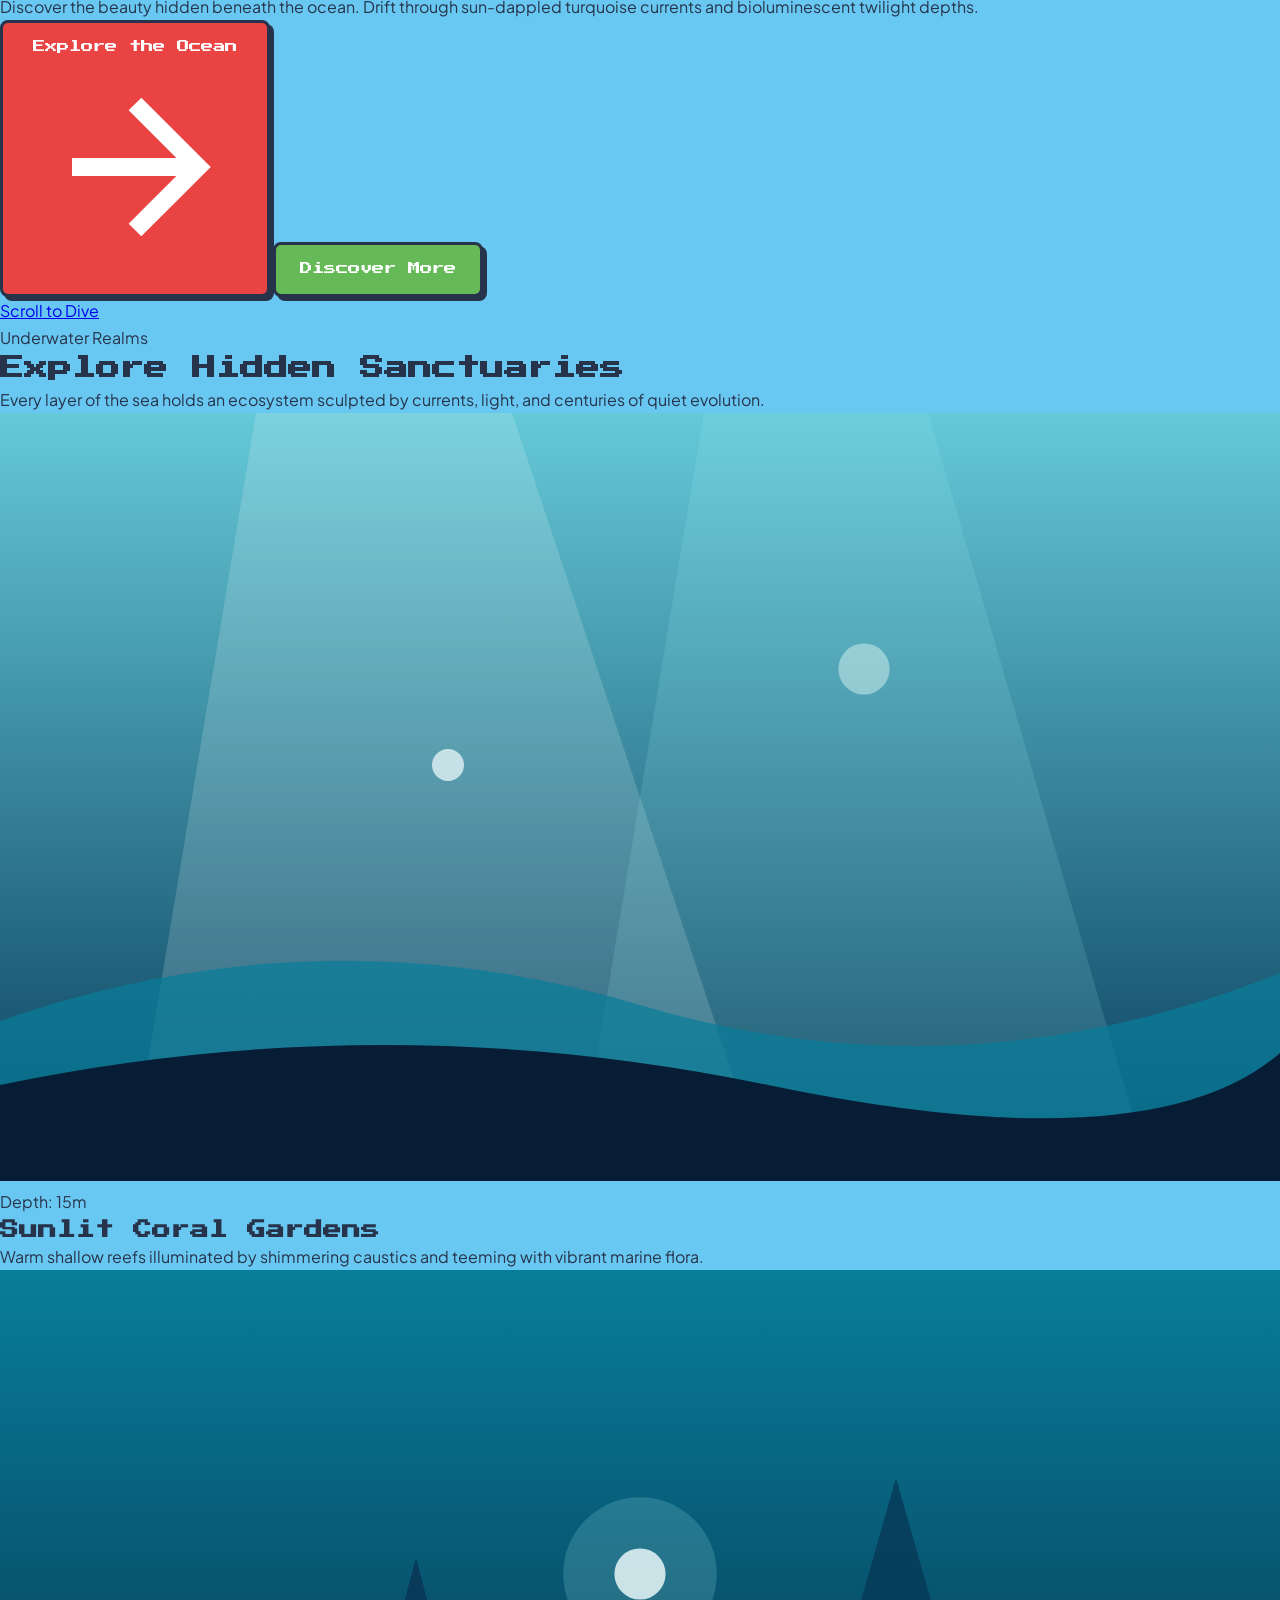
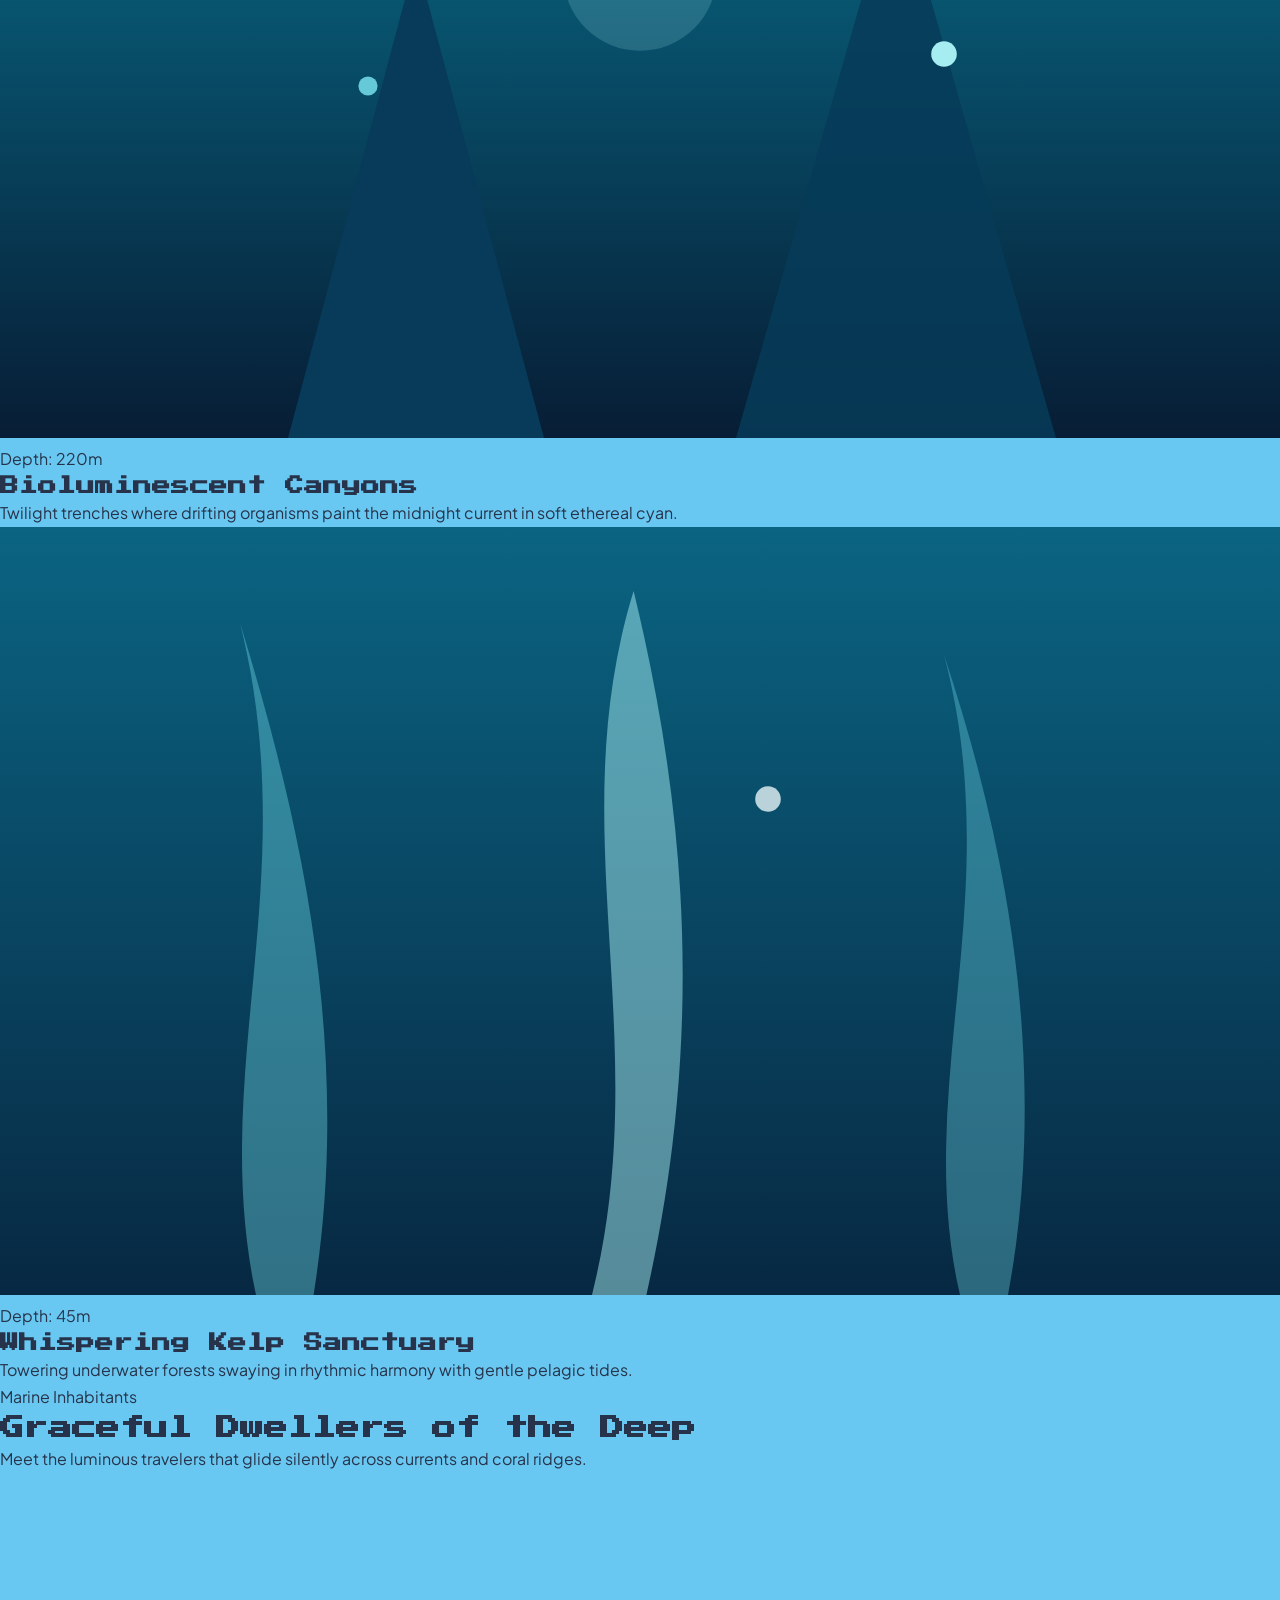
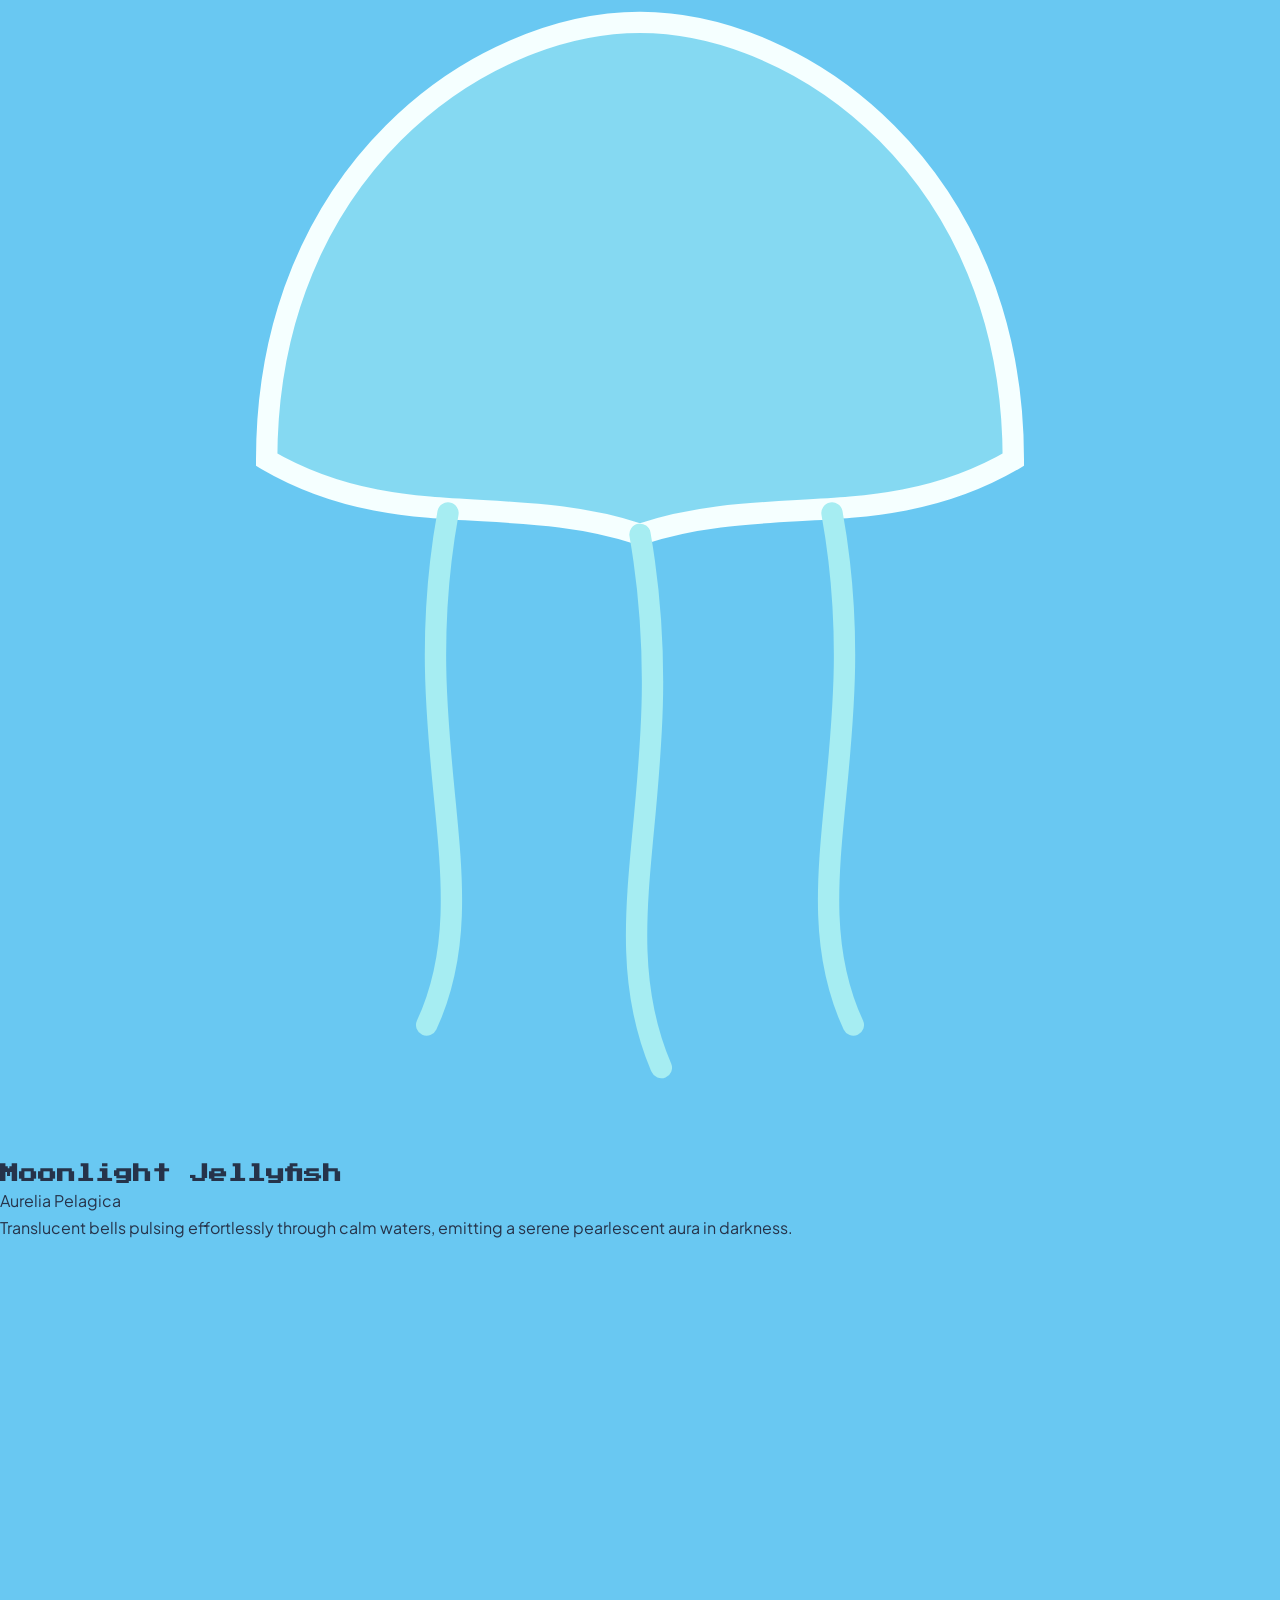
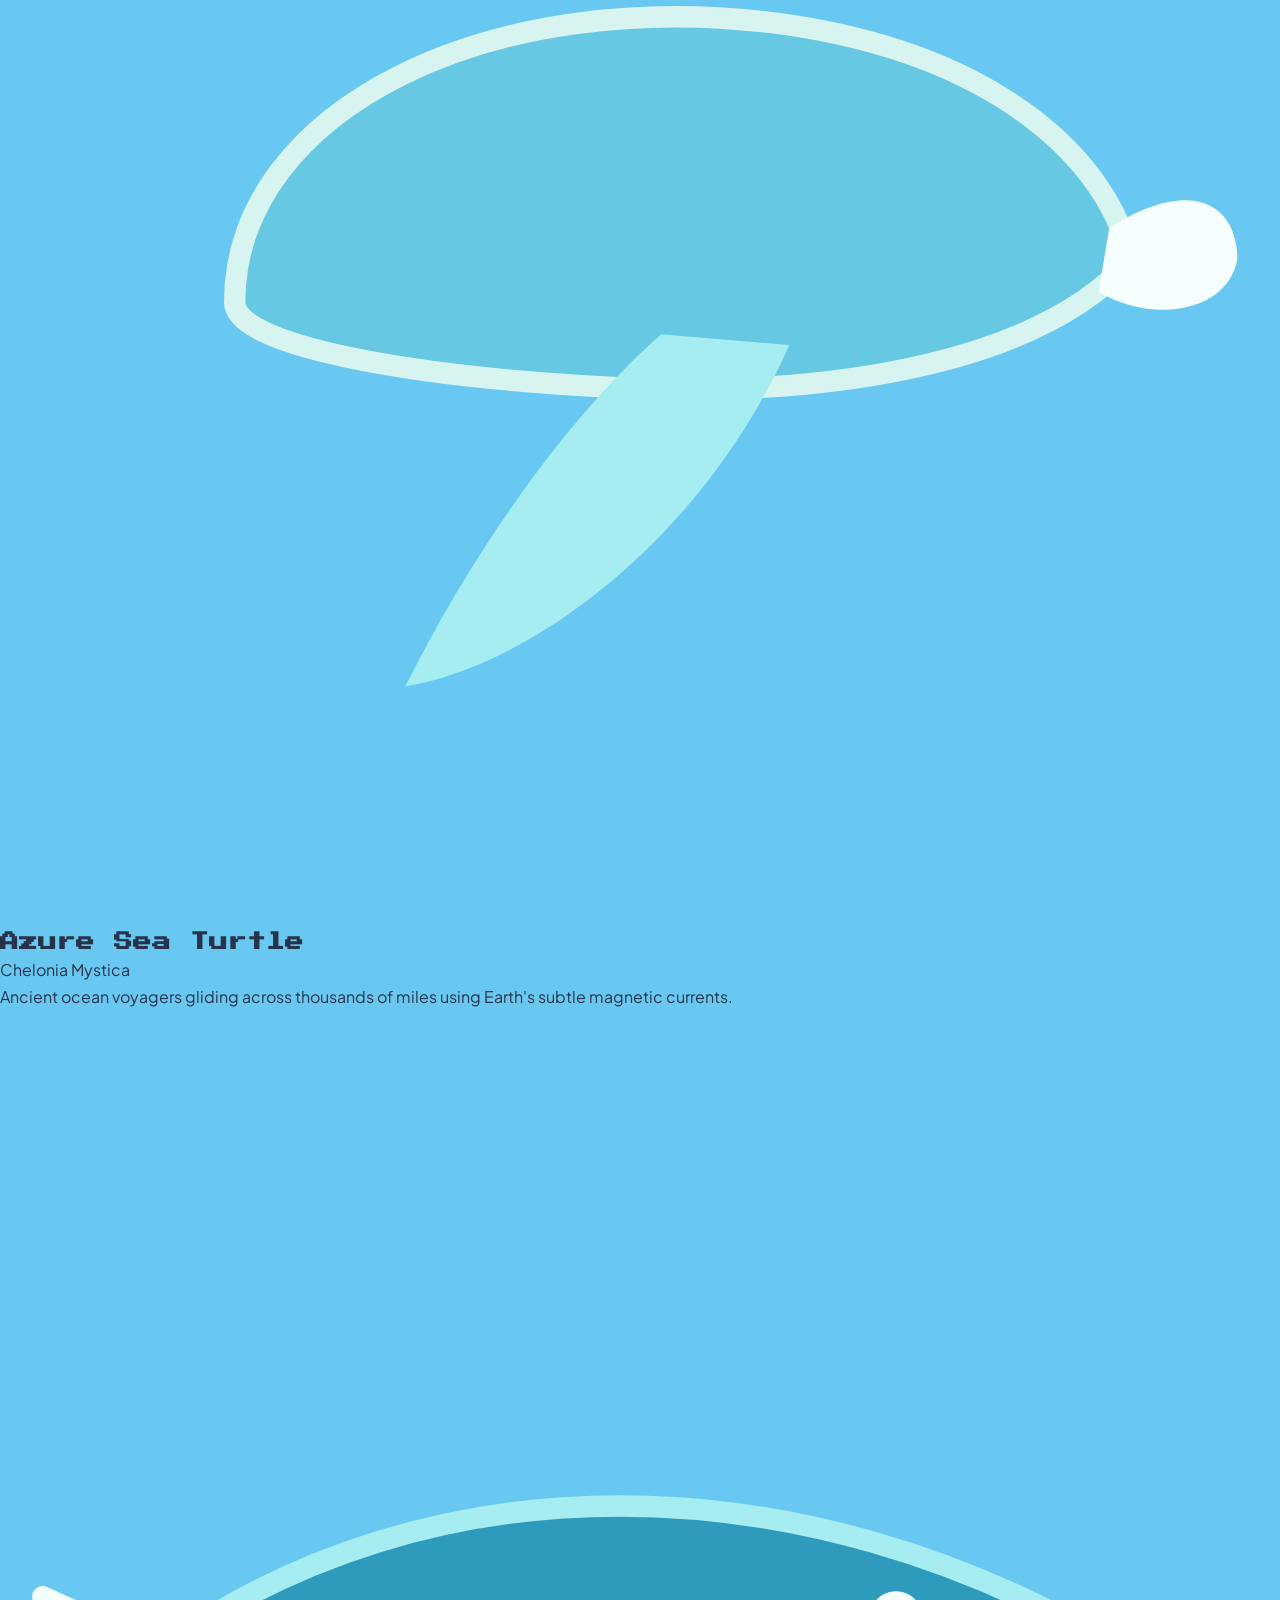
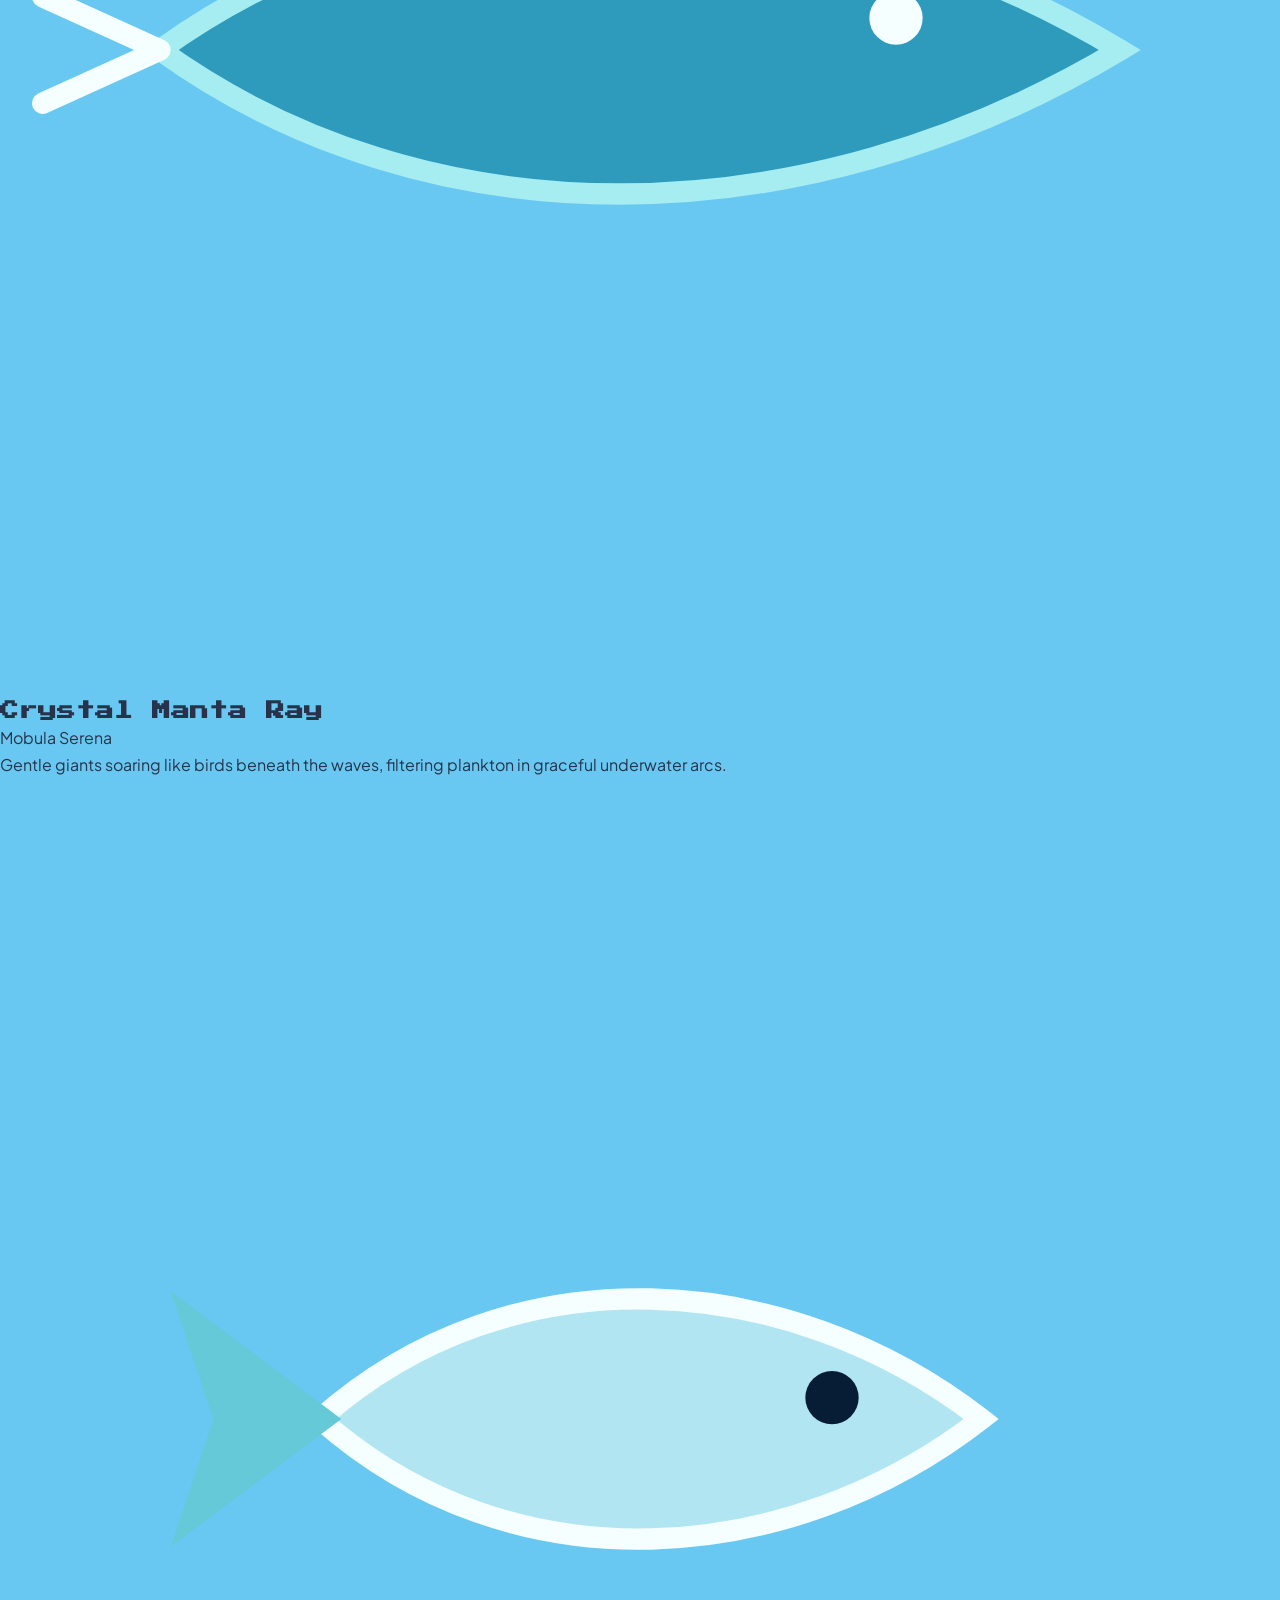
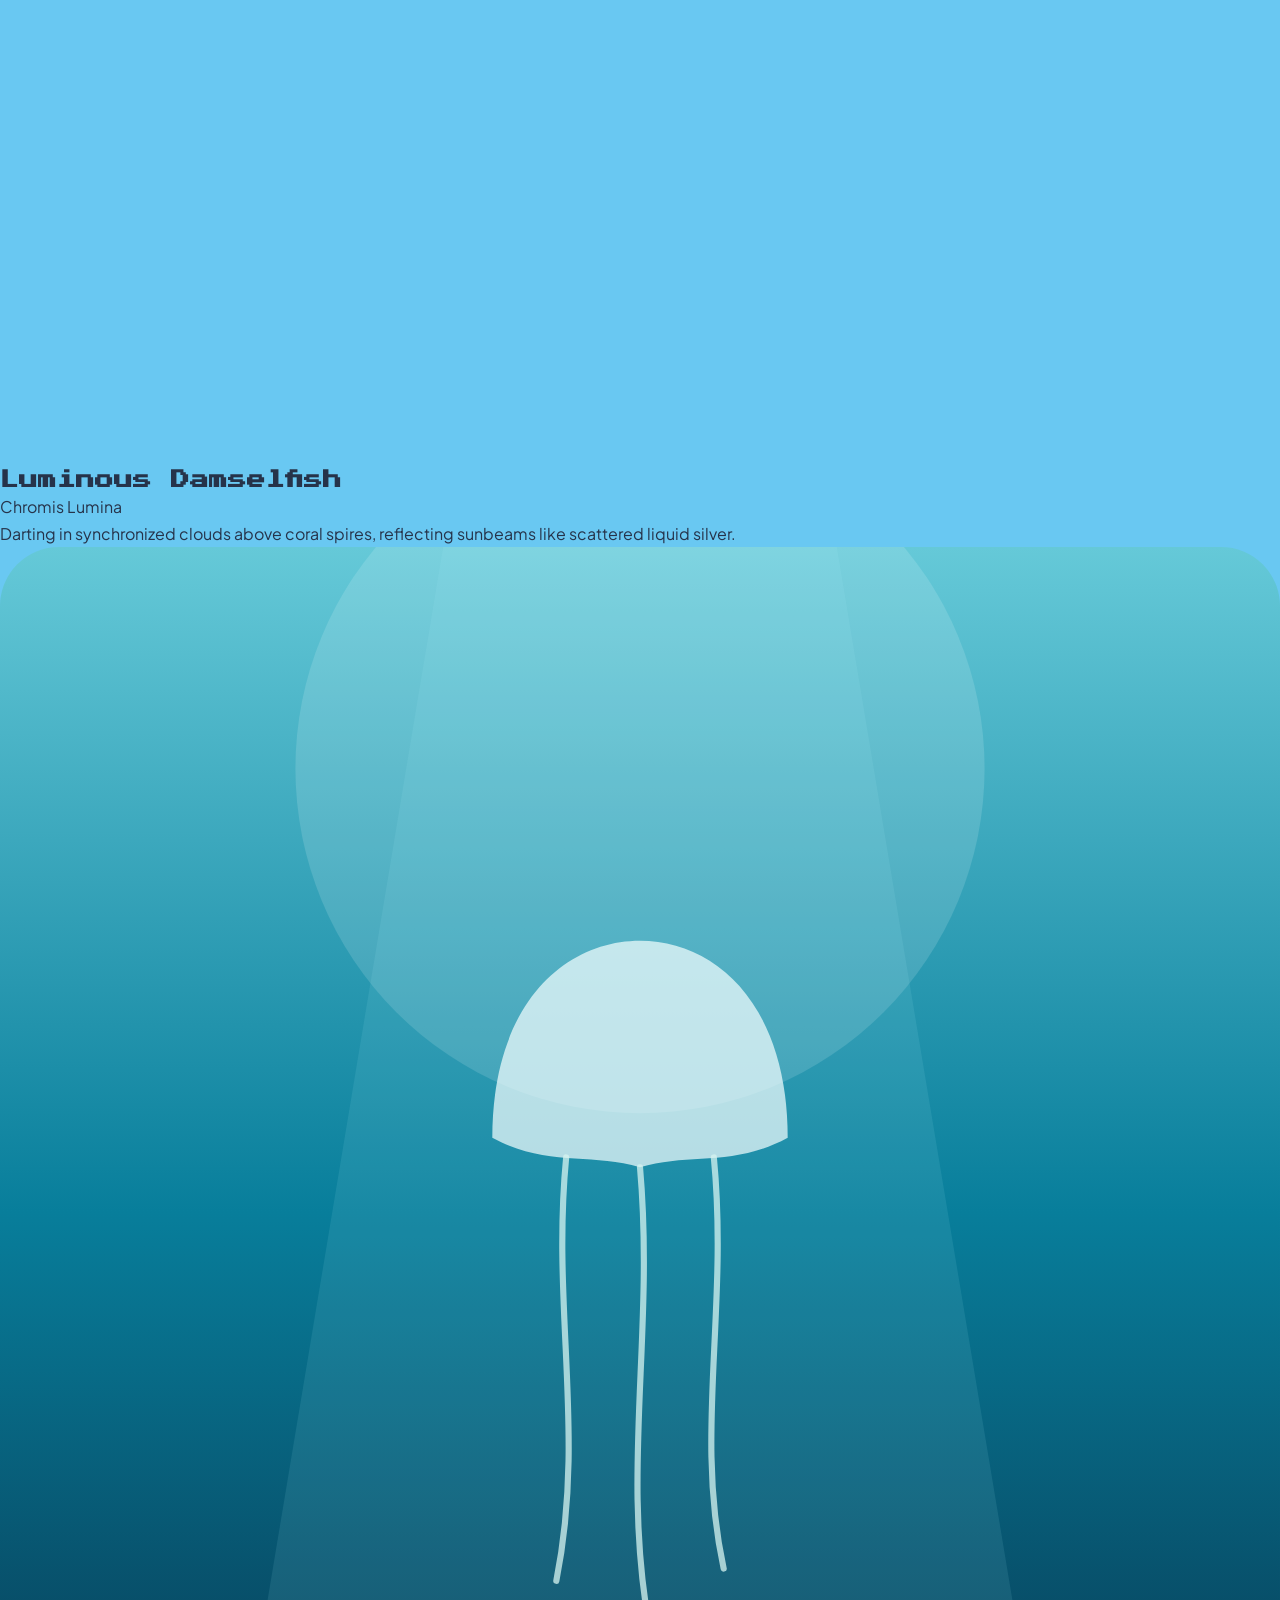
==== commit ff2d83b8: "Update fmt.Println message from 'Hello' to 'Goodbye'" ====
--- a/index.html
+++ b/index.html
@@ -1,76 +1,466 @@
 <!DOCTYPE html>
-<html lang="id">
+<html lang="id" data-theme="day">
 <head>
-  <meta charset="UTF-8">
-  <meta name="viewport" content="width=device-width, initial-scale=1.0">
-  <title>WEB TJKT Kelas XI | Ujian Praktek</title>
-  <link rel="stylesheet" href="style.css">
+  <meta charset="UTF-8" />
+  <meta name="viewport" content="width=device-width, initial-scale=1.0" />
+  <title>Ocean Dream — An Immersive Underwater Fantasy World</title>
+  <link rel="preconnect" href="https://fonts.googleapis.com" />
+  <link rel="preconnect" href="https://fonts.gstatic.com" crossorigin />
+  <link href="https://fonts.googleapis.com/css2?family=Plus+Jakarta+Sans:wght@400;500;600;700&family=Poppins:wght@500;600;700;800&display=swap" rel="stylesheet" />
+  <link rel="stylesheet" href="style.css" />
+  <noscript>
+    <style>
+      #loading-screen { display: none !important; }
+      .reveal { opacity: 1 !important; transform: none !important; }
+    </style>
+  </noscript>
 </head>
 <body>
 
-  <!-- Navigasi -->
-  <nav class="navbar">
-    <div class="logo">TJKT<span>.Net</span></div>
-    <ul class="nav-links">
-      <li><a href="index.html" class="active">Beranda</a></li>
-      <li><a href="materi1.html">Bab 1 (LAN & WAN)</a></li>
-      <li><a href="materi2.html">Bab 2 (MikroTik)</a></li>
-      <li><a href="materi3.html">Bab 3 (Admin Server)</a></li>
-      <li><a href="#profil">Profil & Penutup</a></li>
-    </ul>
-  </nav>
-
-  <!-- Hero Section (Bagian Atas) -->
-  <header class="hero">
-    <div class="hero-content">
-      <span class="badge">Ujian Praktek Teknik Jaringan Komputer & Telekomunikasi</span>
-      <h1>Portal Pembelajaran Produktif TJKT Kelas XI</h1>
-      <p>Website resmi rangkuman materi kejuruan TJKT. Silakan pilih bab materi di bawah untuk mulai mempelajari materi ujian.</p>
-      
-      <!-- Tombol pilihan materi per halaman -->
-      <div class="menu-button-grid" style="margin-bottom: 50px;">
-        <a href="materi1.html" class="btn-card">
-          <h3>Bab 1 ➔</h3>
-          <p>Instalasi Jaringan LAN dan WAN</p>
+  <!-- 8. ANIMATED LOADING SCREEN -->
+  <div id="loading-screen" aria-hidden="true">
+    <div class="loader-bubbles" id="loader-bubbles"></div>
+    <div class="loader-content">
+      <div class="water-ring">
+        <div class="water-wave"></div>
+      </div>
+      <h2 class="loader-title">OCEAN DREAM</h2>
+      <p class="loader-subtitle">Diving into another world...</p>
+    </div>
+  </div>
+
+  <!-- 6. CUSTOM CURSOR TRAIL CONTAINER (Desktop) -->
+  <div id="cursor-trail-container" aria-hidden="true"></div>
+
+  <!-- 2, 3, 4. IMMERSIVE ANIMATED UNDERWATER ENVIRONMENT -->
+  <div class="ocean-environment" aria-hidden="true">
+    <!-- Depth Layer 1: Water Gradient & Caustics -->
+    <div class="ocean-depth-bg"></div>
+    <div class="ocean-caustics"></div>
+
+    <!-- Ocean Surface & Light Rays -->
+    <div class="ocean-surface">
+      <div class="surface-shimmer"></div>
+      <div class="light-rays">
+        <div class="ray ray-1"></div>
+        <div class="ray ray-2"></div>
+        <div class="ray ray-3"></div>
+        <div class="ray ray-4"></div>
+        <div class="ray ray-5"></div>
+      </div>
+    </div>
+
+    <!-- Parallax Far Layer: Distant Sea Turtle & Silhouettes -->
+    <div class="parallax-layer layer-far" data-speed="0.15">
+      <svg class="creature sea-turtle" viewBox="0 0 220 120" fill="none">
+        <path d="M55 62C55 40 90 25 130 30C160 34 178 48 182 60C172 72 145 78 110 76C80 75 55 70 55 62Z" fill="currentColor" opacity="0.45"/>
+        <path d="M178 56C192 50 208 52 214 58C210 66 195 68 180 64Z" fill="currentColor" opacity="0.5"/>
+        <path d="M135 68C125 90 100 106 82 108C92 90 105 74 118 66Z" fill="currentColor" opacity="0.55"/>
+        <path d="M75 68C62 82 44 88 32 86C44 76 55 68 65 64Z" fill="currentColor" opacity="0.4"/>
+      </svg>
+    </div>
+
+    <!-- Parallax Mid Layer: Swimming Fish Schools & Glowing Jellyfish -->
+    <div class="parallax-layer layer-mid" data-speed="0.3">
+      <!-- Jellyfish 1 -->
+      <div class="jellyfish-wrapper jf-1">
+        <svg class="creature jellyfish" viewBox="0 0 140 200" fill="none">
+          <defs>
+            <radialGradient id="jfGrad1" cx="50%" cy="35%" r="60%">
+              <stop offset="0%" stop-color="#F5FFFF" stop-opacity="0.9"/>
+              <stop offset="55%" stop-color="#A6EDF2" stop-opacity="0.55"/>
+              <stop offset="100%" stop-color="#087E9B" stop-opacity="0.25"/>
+            </radialGradient>
+          </defs>
+          <path d="M20 75C20 35 45 15 70 15C95 15 120 35 120 75C105 84 88 80 70 84C52 80 35 84 20 75Z" fill="url(#jfGrad1)" stroke="#A6EDF2" stroke-width="1.5"/>
+          <path class="tentacle t1" d="M40 80C35 115 48 145 38 185" stroke="#A6EDF2" stroke-width="2" stroke-linecap="round" opacity="0.7"/>
+          <path class="tentacle t2" d="M58 83C64 120 50 155 60 192" stroke="#F5FFFF" stroke-width="2.2" stroke-linecap="round" opacity="0.85"/>
+          <path class="tentacle t3" d="M75 83C70 125 84 155 74 195" stroke="#65C9D8" stroke-width="2" stroke-linecap="round" opacity="0.75"/>
+          <path class="tentacle t4" d="M96 80C102 115 88 145 98 182" stroke="#A6EDF2" stroke-width="1.8" stroke-linecap="round" opacity="0.65"/>
+        </svg>
+      </div>
+
+      <!-- Jellyfish 2 -->
+      <div class="jellyfish-wrapper jf-2">
+        <svg class="creature jellyfish" viewBox="0 0 140 200" fill="none">
+          <path d="M25 72C25 38 48 18 70 18C92 18 115 38 115 72C100 80 85 76 70 80C55 76 40 80 25 72Z" fill="url(#jfGrad1)" stroke="#D7F4F1" stroke-width="1.5"/>
+          <path class="tentacle t1" d="M45 78C40 110 52 140 42 175" stroke="#D7F4F1" stroke-width="1.8" stroke-linecap="round" opacity="0.7"/>
+          <path class="tentacle t2" d="M70 80C76 115 62 150 72 185" stroke="#F5FFFF" stroke-width="2" stroke-linecap="round" opacity="0.8"/>
+          <path class="tentacle t3" d="M92 78C98 110 86 140 96 172" stroke="#65C9D8" stroke-width="1.8" stroke-linecap="round" opacity="0.65"/>
+        </svg>
+      </div>
+
+      <!-- Fish School -->
+      <div class="fish-group fg-1">
+        <svg class="creature fish fish-1" viewBox="0 0 80 40" fill="none">
+          <path d="M18 20C32 6 54 8 68 20C54 32 32 34 18 20Z" fill="#65C9D8" opacity="0.85"/>
+          <path d="M20 20L4 10L8 20L4 30L20 20Z" fill="#A6EDF2" opacity="0.8"/>
+          <circle cx="56" cy="18" r="2.2" fill="#071D35"/>
+        </svg>
+        <svg class="creature fish fish-2" viewBox="0 0 80 40" fill="none">
+          <path d="M18 20C32 6 54 8 68 20C54 32 32 34 18 20Z" fill="#A6EDF2" opacity="0.75"/>
+          <path d="M20 20L4 10L8 20L4 30L20 20Z" fill="#D7F4F1" opacity="0.7"/>
+          <circle cx="56" cy="18" r="2" fill="#071D35"/>
+        </svg>
+      </div>
+    </div>
+
+    <!-- Dynamic Particles, Stars & Rising Bubbles -->
+    <div id="bubbles-layer" class="bubbles-layer"></div>
+    <div id="particles-layer" class="particles-layer"></div>
+
+    <!-- Foreground Seabed: Coral Reef, Seaweed & Starfish -->
+    <div class="seabed-layer">
+      <svg class="seabed-svg" viewBox="0 0 1440 240" preserveAspectRatio="none" fill="none">
+        <!-- Back Reef Silhouette -->
+        <path d="M0 160Q180 110 360 155T720 145T1080 160T1440 135V240H0Z" fill="#073B59" opacity="0.65"/>
+        <!-- Swaying Seaweed Left -->
+        <path class="seaweed sw-1" d="M110 240C95 190 125 150 105 95C125 140 140 185 128 240Z" fill="#087E9B"/>
+        <path class="seaweed sw-2" d="M145 240C160 185 130 140 155 80C170 135 178 185 162 240Z" fill="#65C9D8" opacity="0.75"/>
+        <!-- Glowing Coral Cluster -->
+        <path class="coral-glow" d="M320 240C315 205 290 190 295 165C305 180 322 190 328 160C336 185 352 175 358 155C362 185 342 205 340 240Z" fill="#65C9D8"/>
+        <!-- Swaying Seaweed Right -->
+        <path class="seaweed sw-3" d="M1260 240C1245 180 1275 135 1255 75C1278 125 1292 178 1278 240Z" fill="#087E9B"/>
+        <path class="seaweed sw-1" d="M1305 240C1320 195 1295 155 1315 105C1330 150 1335 195 1320 240Z" fill="#A6EDF2" opacity="0.65"/>
+        <!-- Front Seabed Ridge -->
+        <path d="M0 195Q240 165 480 195T960 185T1440 195V240H0Z" fill="#071D35"/>
+        <!-- Decorative Starfish -->
+        <path class="starfish" d="M540 206L545 194L550 206L562 208L553 216L555 228L545 222L535 228L537 216L528 208L540 206Z" fill="#A6EDF2"/>
+      </svg>
+    </div>
+  </div>
+
+  <!-- 9. NAVBAR -->
+  <header class="navbar" id="navbar">
+    <div class="nav-container">
+      <a href="#home" class="brand-logo">
+        <svg class="logo-icon" viewBox="0 0 36 36" fill="none">
+          <circle cx="18" cy="18" r="16" stroke="currentColor" stroke-width="2" opacity="0.5"/>
+          <path d="M8 20C12 14 16 24 20 18C23 13 26 19 29 17" stroke="currentColor" stroke-width="2.5" stroke-linecap="round"/>
+          <circle cx="18" cy="11" r="2.5" fill="currentColor"/>
+        </svg>
+        <span>Ocean Dream</span>
+      </a>
+
+      <nav class="nav-menu" id="nav-menu">
+        <ul class="nav-list">
+          <li><a href="#home" class="nav-link active">Home</a></li>
+          <li><a href="#explore" class="nav-link">Explore</a></li>
+          <li><a href="#creatures" class="nav-link">Creatures</a></li>
+          <li><a href="#discover" class="nav-link">About</a></li>
+        </ul>
+      </nav>
+
+      <div class="nav-actions">
+        <!-- 7. DAY / NIGHT TOGGLE -->
+        <button id="theme-toggle" class="theme-toggle" aria-label="Toggle Day and Night Mode" title="Switch Ocean Atmosphere">
+          <span class="toggle-track">
+            <span class="toggle-icon sun-icon">
+              <svg viewBox="0 0 24 24" fill="none" stroke="currentColor" stroke-width="2">
+                <circle cx="12" cy="12" r="4"/>
+                <path d="M12 2v2M12 20v2M4.93 4.93l1.41 1.41M17.66 17.66l1.41 1.41M2 12h2M20 12h2M4.93 19.07l1.41-1.41M17.66 6.34l1.41-1.41"/>
+              </svg>
+            </span>
+            <span class="toggle-icon moon-icon">
+              <svg viewBox="0 0 24 24" fill="none" stroke="currentColor" stroke-width="2">
+                <path d="M21 12.79A9 9 0 1 1 11.21 3 7 7 0 0 0 21 12.79z"/>
+              </svg>
+            </span>
+            <span class="toggle-thumb"></span>
+          </span>
+          <span class="toggle-label" id="theme-label">Day</span>
+        </button>
+
+        <button class="mobile-menu-btn" id="mobile-menu-btn" aria-label="Open Navigation Menu">
+          <span></span>
+          <span></span>
+          <span></span>
+        </button>
+      </div>
+    </div>
+  </header>
+
+  <main>
+    <!-- HERO SECTION -->
+    <section id="home" class="hero-section">
+      <div class="hero-container">
+        <div class="hero-badge reveal">
+          <span class="pulse-dot"></span>
+          <span>Subaquatic Sanctuary</span>
+        </div>
+        <h1 class="hero-title reveal">Dive Into Another World.</h1>
+        <p class="hero-subtitle reveal">
+          Discover the beauty hidden beneath the ocean. Drift through sun-dappled turquoise currents and bioluminescent twilight depths.
+        </p>
+        <div class="hero-cta-group reveal">
+          <a href="#explore" class="btn btn-primary">
+            <span>Explore the Ocean</span>
+            <svg viewBox="0 0 24 24" fill="none" stroke="currentColor" stroke-width="2">
+              <path d="M5 12h14M12 5l7 7-7 7"/>
+            </svg>
+          </a>
+          <a href="#discover" class="btn btn-secondary">
+            <span>Discover More</span>
+          </a>
+        </div>
+      </div>
+
+      <!-- Animated Scroll Indicator -->
+      <a href="#explore" class="scroll-indicator" aria-label="Scroll down to explore">
+        <span class="scroll-text">Scroll to Dive</span>
+        <div class="scroll-mouse">
+          <div class="scroll-wheel"></div>
+        </div>
+      </a>
+    </section>
+
+    <!-- EXPLORE SECTION -->
+    <section id="explore" class="section explore-section">
+      <div class="container">
+        <div class="section-header reveal">
+          <span class="section-tag">Underwater Realms</span>
+          <h2 class="section-title">Explore Hidden Sanctuaries</h2>
+          <p class="section-desc">
+            Every layer of the sea holds an ecosystem sculpted by currents, light, and centuries of quiet evolution.
+          </p>
+        </div>
+
+        <div class="explore-grid">
+          <!-- Location Card 1 -->
+          <article class="glass-card explore-card tilt-card reveal">
+            <div class="card-visual visual-sunlit">
+              <svg class="scene-svg" viewBox="0 0 400 240" fill="none">
+                <defs>
+                  <linearGradient id="loc1" x1="0" y1="0" x2="0" y2="1">
+                    <stop offset="0%" stop-color="#65C9D8"/>
+                    <stop offset="100%" stop-color="#073B59"/>
+                  </linearGradient>
+                </defs>
+                <rect width="400" height="240" fill="url(#loc1)"/>
+                <polygon points="80,0 160,0 240,240 40,240" fill="#F5FFFF" opacity="0.16"/>
+                <polygon points="220,0 290,0 360,240 180,240" fill="#A6EDF2" opacity="0.14"/>
+                <path d="M0 190Q100 155 200 185T400 175V240H0Z" fill="#087E9B" opacity="0.7"/>
+                <path d="M0 210Q120 185 240 210T400 200V240H0Z" fill="#071D35"/>
+                <circle cx="140" cy="110" r="5" fill="#F5FFFF" opacity="0.7"/>
+                <circle cx="270" cy="80" r="8" fill="#D7F4F1" opacity="0.5"/>
+              </svg>
+              <span class="depth-tag">Depth: 15m</span>
+            </div>
+            <div class="card-body">
+              <h3>Sunlit Coral Gardens</h3>
+              <p>Warm shallow reefs illuminated by shimmering caustics and teeming with vibrant marine flora.</p>
+            </div>
+          </article>
+
+          <!-- Location Card 2 -->
+          <article class="glass-card explore-card tilt-card reveal">
+            <div class="card-visual visual-abyss">
+              <svg class="scene-svg" viewBox="0 0 400 240" fill="none">
+                <defs>
+                  <linearGradient id="loc2" x1="0" y1="0" x2="0" y2="1">
+                    <stop offset="0%" stop-color="#087E9B"/>
+                    <stop offset="100%" stop-color="#071D35"/>
+                  </linearGradient>
+                </defs>
+                <rect width="400" height="240" fill="url(#loc2)"/>
+                <path d="M90 240L130 90L170 240Z" fill="#073B59"/>
+                <path d="M230 240L280 65L330 240Z" fill="#073B59" opacity="0.85"/>
+                <circle cx="200" cy="95" r="24" fill="#A6EDF2" opacity="0.18"/>
+                <circle cx="200" cy="95" r="8" fill="#F5FFFF" opacity="0.8"/>
+                <circle cx="115" cy="130" r="3" fill="#65C9D8"/>
+                <circle cx="295" cy="120" r="4" fill="#A6EDF2"/>
+              </svg>
+              <span class="depth-tag">Depth: 220m</span>
+            </div>
+            <div class="card-body">
+              <h3>Bioluminescent Canyons</h3>
+              <p>Twilight trenches where drifting organisms paint the midnight current in soft ethereal cyan.</p>
+            </div>
+          </article>
+
+          <!-- Location Card 3 -->
+          <article class="glass-card explore-card tilt-card reveal">
+            <div class="card-visual visual-kelp">
+              <svg class="scene-svg" viewBox="0 0 400 240" fill="none">
+                <defs>
+                  <linearGradient id="loc3" x1="0" y1="0" x2="0" y2="1">
+                    <stop offset="0%" stop-color="#0A6482"/>
+                    <stop offset="100%" stop-color="#072842"/>
+                  </linearGradient>
+                </defs>
+                <rect width="400" height="240" fill="url(#loc3)"/>
+                <path d="M80 240C65 170 95 110 75 30C95 95 110 165 98 240Z" fill="#65C9D8" opacity="0.45"/>
+                <path d="M185 240C205 160 175 95 198 20C215 90 220 160 202 240Z" fill="#A6EDF2" opacity="0.5"/>
+                <path d="M300 240C285 175 315 115 295 40C315 100 328 170 315 240Z" fill="#65C9D8" opacity="0.4"/>
+                <circle cx="240" cy="85" r="4" fill="#F5FFFF" opacity="0.75"/>
+              </svg>
+              <span class="depth-tag">Depth: 45m</span>
+            </div>
+            <div class="card-body">
+              <h3>Whispering Kelp Sanctuary</h3>
+              <p>Towering underwater forests swaying in rhythmic harmony with gentle pelagic tides.</p>
+            </div>
+          </article>
+        </div>
+      </div>
+    </section>
+
+    <!-- CREATURES SECTION -->
+    <section id="creatures" class="section creatures-section">
+      <div class="container">
+        <div class="section-header reveal">
+          <span class="section-tag">Marine Inhabitants</span>
+          <h2 class="section-title">Graceful Dwellers of the Deep</h2>
+          <p class="section-desc">
+            Meet the luminous travelers that glide silently across currents and coral ridges.
+          </p>
+        </div>
+
+        <div class="creatures-grid">
+          <!-- Creature 1 -->
+          <div class="glass-card creature-card tilt-card reveal">
+            <div class="creature-emblem">
+              <svg viewBox="0 0 120 120" fill="none">
+                <path d="M25 55C25 28 45 14 60 14C75 14 95 28 95 55C83 62 72 58 60 62C48 58 37 62 25 55Z" fill="#A6EDF2" fill-opacity="0.45" stroke="#F5FFFF" stroke-width="2"/>
+                <path d="M42 60C38 82 46 95 40 108M60 62C64 85 56 98 62 112M78 60C82 82 74 95 80 108" stroke="#A6EDF2" stroke-width="2" stroke-linecap="round"/>
+              </svg>
+            </div>
+            <h3>Moonlight Jellyfish</h3>
+            <span class="creature-latin">Aurelia Pelagica</span>
+            <p>Translucent bells pulsing effortlessly through calm waters, emitting a serene pearlescent aura in darkness.</p>
+          </div>
+
+          <!-- Creature 2 -->
+          <div class="glass-card creature-card tilt-card reveal">
+            <div class="creature-emblem">
+              <svg viewBox="0 0 120 120" fill="none">
+                <path d="M22 62C22 44 46 32 74 36C94 39 104 49 106 58C98 67 80 71 58 70C38 69 22 66 22 62Z" fill="#65C9D8" fill-opacity="0.55" stroke="#D7F4F1" stroke-width="2"/>
+                <path d="M74 66C66 84 50 96 38 98C45 84 54 72 62 65Z" fill="#A6EDF2"/>
+                <path d="M104 55C112 50 116 53 116 58C115 63 108 64 103 61Z" fill="#F5FFFF"/>
+              </svg>
+            </div>
+            <h3>Azure Sea Turtle</h3>
+            <span class="creature-latin">Chelonia Mystica</span>
+            <p>Ancient ocean voyagers gliding across thousands of miles using Earth's subtle magnetic currents.</p>
+          </div>
+
+          <!-- Creature 3 -->
+          <div class="glass-card creature-card tilt-card reveal">
+            <div class="creature-emblem">
+              <svg viewBox="0 0 120 120" fill="none">
+                <path d="M15 60C40 42 75 42 105 60C75 78 40 78 15 60Z" fill="#087E9B" fill-opacity="0.6" stroke="#A6EDF2" stroke-width="2"/>
+                <path d="M15 60L4 55M15 60L4 65" stroke="#F5FFFF" stroke-width="2" stroke-linecap="round"/>
+                <circle cx="84" cy="57" r="2.5" fill="#F5FFFF"/>
+              </svg>
+            </div>
+            <h3>Crystal Manta Ray</h3>
+            <span class="creature-latin">Mobula Serena</span>
+            <p>Gentle giants soaring like birds beneath the waves, filtering plankton in graceful underwater arcs.</p>
+          </div>
+
+          <!-- Creature 4 -->
+          <div class="glass-card creature-card tilt-card reveal">
+            <div class="creature-emblem">
+              <svg viewBox="0 0 120 120" fill="none">
+                <path d="M30 60C48 44 74 46 92 60C74 74 48 76 30 60Z" fill="#D7F4F1" fill-opacity="0.65" stroke="#F5FFFF" stroke-width="2"/>
+                <path d="M32 60L16 48L20 60L16 72L32 60Z" fill="#65C9D8"/>
+                <circle cx="78" cy="58" r="2.5" fill="#071D35"/>
+              </svg>
+            </div>
+            <h3>Luminous Damselfish</h3>
+            <span class="creature-latin">Chromis Lumina</span>
+            <p>Darting in synchronized clouds above coral spires, reflecting sunbeams like scattered liquid silver.</p>
+          </div>
+        </div>
+      </div>
+    </section>
+
+    <!-- DISCOVER / ABOUT EDITORIAL SECTION -->
+    <section id="discover" class="section discover-section">
+      <div class="container">
+        <div class="discover-layout">
+          <div class="discover-visual reveal">
+            <div class="editorial-frame tilt-card" id="editorial-parallax">
+              <svg class="editorial-svg" viewBox="0 0 520 600" fill="none">
+                <defs>
+                  <linearGradient id="edBg" x1="0" y1="0" x2="0" y2="1">
+                    <stop offset="0%" stop-color="#65C9D8"/>
+                    <stop offset="45%" stop-color="#087E9B"/>
+                    <stop offset="100%" stop-color="#071D35"/>
+                  </linearGradient>
+                </defs>
+                <rect width="520" height="600" rx="24" fill="url(#edBg)"/>
+                <!-- Sunburst -->
+                <circle cx="260" cy="90" r="140" fill="#F5FFFF" opacity="0.14"/>
+                <polygon points="180,0 340,0 440,600 80,600" fill="#A6EDF2" opacity="0.1"/>
+                <!-- Floating Jellyfish Silhouette -->
+                <path d="M200 240C200 185 230 160 260 160C290 160 320 185 320 240C298 252 280 246 260 252C240 246 222 252 200 240Z" fill="#F5FFFF" opacity="0.7"/>
+                <path d="M230 248C224 310 238 360 226 420M260 252C266 320 252 375 264 440M290 248C296 310 282 360 294 415" stroke="#D7F4F1" stroke-width="2.5" stroke-linecap="round" opacity="0.75"/>
+                <!-- Reef Base -->
+                <path d="M0 490Q130 430 260 480T520 460V600H0Z" fill="#073B59"/>
+                <path d="M0 530Q180 490 360 530T520 515V600H0Z" fill="#071D35"/>
+              </svg>
+              <div class="frame-caption">
+                <span>Pelagic Twilight Zone</span>
+                <strong>71% of Earth's Living Tapestry</strong>
+              </div>
+            </div>
+          </div>
+
+          <div class="discover-content reveal">
+            <span class="section-tag">About Ocean Dream</span>
+            <h2 class="section-title">A Living Sanctuary Beneath the Waves</h2>
+            <p class="editorial-lead">
+              Beneath the restless shimmer of the ocean surface lies a realm of weightless serenity—where time slows down and light dances in liquid ribbons.
+            </p>
+            <p class="editorial-text">
+              Ocean Dream is crafted as a contemplative digital voyage into marine wonder. From sun-warmed coral gardens at dawn to the quiet bioluminescent glow of midnight waters, every current carries life, balance, and mystery.
+            </p>
+
+            <div class="discover-stats">
+              <div class="stat-item">
+                <span class="stat-number">11,000m</span>
+                <span class="stat-label">Deepest Ocean Trench</span>
+              </div>
+              <div class="stat-item">
+                <span class="stat-number">80%</span>
+                <span class="stat-label">Unexplored Seabed</span>
+              </div>
+            </div>
+          </div>
+        </div>
+      </div>
+    </section>
+  </main>
+
+  <!-- FOOTER -->
+  <footer class="footer">
+    <div class="footer-bubbles" id="footer-bubbles" aria-hidden="true"></div>
+    <div class="container footer-container">
+      <div class="footer-brand">
+        <a href="#home" class="brand-logo">
+          <svg class="logo-icon" viewBox="0 0 36 36" fill="none">
+            <circle cx="18" cy="18" r="16" stroke="currentColor" stroke-width="2" opacity="0.5"/>
+            <path d="M8 20C12 14 16 24 20 18C23 13 26 19 29 17" stroke="currentColor" stroke-width="2.5" stroke-linecap="round"/>
+            <circle cx="18" cy="11" r="2.5" fill="currentColor"/>
+          </svg>
+          <span>Ocean Dream</span>
         </a>
-        <a href="materi2.html" class="btn-card">
-          <h3>Bab 2 ➔</h3>
-          <p>Manajemen MikroTik dan Routing</p>
-        </a>
-        <a href="materi3.html" class="btn-card">
-          <h3>Bab 3 ➔</h3>
-          <p>Administrasi Sistem Jaringan</p>
-        </a>
-      </div>
-
-      <!-- BAGIAN PROFIL & PENUTUP (Digabung di Beranda) -->
-      <div id="profil" class="profile-card-wrapper" style="margin-top: 40px; text-align: left;">
-        <div style="text-align: center;">
-          <div class="profile-image-container">
-            <!-- Pastikan nama file foto di bawah ini sama persis dengan yang di GitHub -->
-            <img src="foto-profil.jpeg" alt="Foto Profil Pembuat" class="profile-img" onerror="this.src='foto.jpg'">
-          </div>
-          <span class="badge">Dibuat Oleh</span>
-          <h2>Nama Kamu</h2>
-          <p class="profile-role">Siswa Kelas XI • Teknik Jaringan Komputer & Telekomunikasi (TJKT)</p>
-        </div>
-        
-        <div class="quote-box">
-          <p>"Terima kasih kepada Guru Penguji dan semua pihak yang telah membimbing serta mendukung kelancaran Ujian Praktek kejuruan ini. Semoga website ini dapat bermanfaat dan memenuhi standar penilaian."</p>
-        </div>
-
-        <div class="thank-you-banner" style="text-align: center;">
-          <h3>✨ Thank You! ✨</h3>
-          <p>Semoga hasil ujian praktek ini mendapat nilai terbaik dan memuaskan aaminn</p>
-        </div>
-      </div>
-
-    </div>
-  </header>
-
-  <footer>
-    <p>&copy; 2026 Ujian Praktek TJKT Kelas XI • Dibuat dengan GitHub & Vercel</p>
+        <p class="footer-tagline">An Immersive Underwater Fantasy World crafted with light, depth, and wonder.</p>
+      </div>
+
+      <ul class="footer-links">
+        <li><a href="#home">Home</a></li>
+        <li><a href="#explore">Explore</a></li>
+        <li><a href="#creatures">Creatures</a></li>
+        <li><a href="#discover">About</a></li>
+      </ul>
+    </div>
+    <div class="footer-bottom">
+      <p>&copy; 2026 Ocean Dream Sanctuary. All rights reserved.</p>
+    </div>
   </footer>
 
+  <script src="script.js"></script>
 </body>
 </html>
--- a/style.css
+++ b/style.css
@@ -1,265 +1,345 @@
-@import url('https://fonts.googleapis.com/css2?family=SF+Pro+Display:wght@400;500;600;700;800&family=Plus+Jakarta+Sans:wght@400;500;600;700;800&display=swap');
+@import url('https://fonts.googleapis.com/css2?family=Press+Start+2P&family=Plus+Jakarta+Sans:wght@500;600;700;800&display=swap');
 
 :root {
-  --bg-light: #f5f5f7;
-  --text-dark: #1d1d1f;
-  --text-muted: #515154;
-  /* Palet Warna Ala iOS / iPhone (Oranye & Kuning Cerah) */
-  --ios-orange: #ff9500;
-  --ios-yellow: #ffcc00;
-  --ios-blue: #0071e3;
-  --gradasi-ios: linear-gradient(135deg, #ff9500 0%, #ffcc00 100%);
-  --gradasi-blue: linear-gradient(135deg, #0071e3 0%, #42a5f5 100%);
+  --mario-red: #E94343;
+  --mario-red-dark: #B82929;
+  --sky-blue: #69C8F2;
+  --sky-blue-light: #AEE4FF;
+  --warm-yellow: #FFD447;
+  --warm-yellow-dark: #D99B00;
+  --grass-green: #65B957;
+  --grass-green-dark: #438A37;
+  --cream-white: #FFF8E8;
+  --dark-navy: #26334A;
+  --pixel-shadow: 6px 6px 0px #26334A;
+  --pixel-shadow-sm: 4px 4px 0px #26334A;
 }
 
 * {
   margin: 0;
   padding: 0;
   box-sizing: border-box;
-  font-family: 'Plus Jakarta Sans', 'SF Pro Display', -apple-system, sans-serif;
   scroll-behavior: smooth;
 }
 
 body {
-  background-color: var(--bg-light);
-  /* Latar belakang dengan pendaran cahaya oranye & kuning ala wallpaper iOS */
-  background-image: 
-    radial-gradient(at 10% 10%, rgba(255, 149, 0, 0.18) 0px, transparent 50%),
-    radial-gradient(at 90% 90%, rgba(255, 204, 0, 0.18) 0px, transparent 50%),
-    radial-gradient(at 50% 50%, rgba(0, 113, 227, 0.08) 0px, transparent 50%);
+  font-family: 'Plus Jakarta Sans', sans-serif;
+  background-color: var(--sky-blue);
+  /* Pola awan pixel & langit biru cerah khas World 1-1 */
+  background-image:
+    radial-gradient(circle at 12% 18%, rgba(255, 255, 255, 0.85) 18px, transparent 19px),
+    radial-gradient(circle at 15% 17%, rgba(255, 255, 255, 0.85) 24px, transparent 25px),
+    radial-gradient(circle at 18% 18%, rgba(255, 255, 255, 0.85) 18px, transparent 19px),
+    radial-gradient(circle at 82% 26%, rgba(255, 255, 255, 0.8) 20px, transparent 21px),
+    radial-gradient(circle at 86% 25%, rgba(255, 255, 255, 0.8) 26px, transparent 27px),
+    radial-gradient(circle at 90% 26%, rgba(255, 255, 255, 0.8) 20px, transparent 21px),
+    linear-gradient(180deg, #5BBCE8 0%, #8CD8FA 70%, #B8EAFF 100%);
   background-attachment: fixed;
-  color: var(--text-dark);
+  color: var(--dark-navy);
   line-height: 1.7;
   display: flex;
   flex-direction: column;
   min-height: 100vh;
 }
 
-@keyframes fadeInUp {
-  from { opacity: 0; transform: translateY(20px); }
-  to { opacity: 1; transform: translateY(0); }
-}
-
-@keyframes floatSlow {
+/* Tipografi Heading Retro Pixel */
+h1, h2, h3, .logo, .badge {
+  font-family: 'Press Start 2P', monospace;
+  line-height: 1.45;
+}
+
+@keyframes floatBlock {
   0%, 100% { transform: translateY(0px); }
-  50% { transform: translateY(-6px); }
-}
-
-/* Navbar Ala Glassmorphism iOS */
+  50% { transform: translateY(-7px); }
+}
+
+@keyframes coinBlink {
+  0%, 100% { opacity: 1; transform: scale(1); }
+  50% { opacity: 0.75; transform: scale(1.15); }
+}
+
+/* =========================================
+   1. NAVBAR (Pixel HUD Interface)
+   ========================================= */
 .navbar {
   display: flex;
   justify-content: space-between;
   align-items: center;
-  padding: 16px 8%;
-  background: rgba(255, 255, 255, 0.82);
-  backdrop-filter: blur(20px);
-  -webkit-backdrop-filter: blur(20px);
+  padding: 16px 7%;
+  background: var(--cream-white);
+  border-bottom: 4px solid var(--dark-navy);
+  box-shadow: 0 5px 0 rgba(38, 51, 74, 0.25);
   position: sticky;
   top: 0;
   z-index: 100;
-  border-bottom: 1px solid rgba(0, 0, 0, 0.08);
-  box-shadow: 0 4px 30px rgba(0, 0, 0, 0.03);
 }
 
 .logo {
-  font-size: 1.5rem;
-  font-weight: 800;
-  color: var(--text-dark);
-  letter-spacing: -0.5px;
+  font-size: 1.15rem;
+  color: var(--mario-red);
+  text-shadow: 2px 2px 0px var(--dark-navy);
+  display: flex;
+  align-items: center;
+  gap: 8px;
+}
+
+.logo::before {
+  content: "★";
+  color: var(--warm-yellow);
+  text-shadow: 2px 2px 0px var(--dark-navy);
+  animation: coinBlink 1.8s infinite ease-in-out;
 }
 
 .logo span {
-  background: var(--gradasi-ios);
-  -webkit-background-clip: text;
-  -webkit-text-fill-color: transparent;
+  color: var(--grass-green);
 }
 
 .nav-links {
   list-style: none;
   display: flex;
-  gap: 8px;
+  flex-wrap: wrap;
+  gap: 10px;
 }
 
 .nav-links a {
   text-decoration: none;
-  color: var(--text-muted);
-  font-weight: 600;
-  font-size: 0.9rem;
-  padding: 8px 16px;
-  border-radius: 980px;
-  transition: all 0.3s ease;
+  color: var(--dark-navy);
+  font-weight: 800;
+  font-size: 0.88rem;
+  padding: 8px 14px;
+  background: #ffffff;
+  border: 3px solid var(--dark-navy);
+  border-radius: 6px;
+  box-shadow: 3px 3px 0px var(--dark-navy);
+  transition: all 0.15s ease;
 }
 
 .nav-links a:hover {
-  background: rgba(255, 149, 0, 0.12);
-  color: var(--ios-orange);
+  background: var(--warm-yellow);
+  transform: translate(-2px, -2px);
+  box-shadow: 5px 5px 0px var(--dark-navy);
 }
 
 .nav-links a.active {
-  background: var(--gradasi-ios);
-  color: #ffffff;
-  box-shadow: 0 4px 15px rgba(255, 149, 0, 0.35);
-}
-
-/* Hero / Beranda */
+  background: var(--mario-red);
+  color: #ffffff;
+  transform: translate(1px, 1px);
+  box-shadow: 2px 2px 0px var(--dark-navy);
+}
+
+/* =========================================
+   2. HERO SECTION (World 1-1 Lobby)
+   ========================================= */
 .hero {
   flex: 1;
   display: flex;
   align-items: center;
   justify-content: center;
   text-align: center;
-  padding: 60px 8%;
-  animation: fadeInUp 0.7s ease-out;
+  padding: 55px 7% 70px 7%;
+  position: relative;
 }
 
 .hero-content {
-  max-width: 820px;
-}
-
+  max-width: 880px;
+  width: 100%;
+}
+
+/* Question Block Floating Badge */
 .badge {
   display: inline-block;
-  padding: 8px 20px;
-  background: rgba(255, 149, 0, 0.12);
-  color: #b26500;
-  border: 1px solid rgba(255, 149, 0, 0.3);
-  border-radius: 980px;
-  font-size: 0.85rem;
+  padding: 10px 18px;
+  background: var(--warm-yellow);
+  color: var(--dark-navy);
+  border: 3px solid var(--dark-navy);
+  border-radius: 6px;
+  font-size: 0.72rem;
+  margin-bottom: 24px;
+  box-shadow: var(--pixel-shadow-sm);
+  animation: floatBlock 2.6s ease-in-out infinite;
+}
+
+.badge::before {
+  content: "? ";
+  color: var(--mario-red);
+}
+
+.hero h1 {
+  font-size: 1.85rem;
+  color: #ffffff;
+  text-shadow: 
+    4px 4px 0px var(--dark-navy),
+    -2px -2px 0px var(--dark-navy),
+    2px -2px 0px var(--dark-navy),
+    -2px 2px 0px var(--dark-navy);
+  margin-bottom: 20px;
+}
+
+.hero > .hero-content > p {
+  background: var(--cream-white);
+  border: 3px solid var(--dark-navy);
+  border-radius: 10px;
+  padding: 16px 24px;
+  color: var(--dark-navy);
+  font-size: 1.05rem;
   font-weight: 700;
-  margin-bottom: 20px;
-  animation: floatSlow 3s ease-in-out infinite;
-}
-
-.hero h1 {
-  font-size: 3.2rem;
-  font-weight: 800;
-  line-height: 1.15;
-  margin-bottom: 20px;
-  background: linear-gradient(135deg, #1d1d1f 20%, #ff9500 70%, #ffcc00 100%);
-  -webkit-background-clip: text;
-  -webkit-text-fill-color: transparent;
-}
-
-.hero p {
-  color: var(--text-muted);
-  margin-bottom: 40px;
-  font-size: 1.1rem;
-  font-weight: 500;
-  max-width: 650px;
-  margin-left: auto;
-  margin-right: auto;
-}
-
-/* Kartu Menu Pilihan (Gaya iOS Card) */
+  max-width: 680px;
+  margin: 0 auto 40px auto;
+  box-shadow: var(--pixel-shadow);
+}
+
+/* =========================================
+   3. GAME BLOCK CARDS (Menu Pilihan Bab)
+   ========================================= */
 .menu-button-grid {
   display: grid;
-  grid-template-columns: repeat(auto-fit, minmax(230px, 1fr));
-  gap: 20px;
+  grid-template-columns: repeat(auto-fit, minmax(240px, 1fr));
+  gap: 24px;
   text-align: left;
 }
 
 .btn-card {
-  background: rgba(255, 255, 255, 0.9);
-  backdrop-filter: blur(10px);
-  border: 1px solid rgba(0, 0, 0, 0.06);
-  padding: 28px;
-  border-radius: 20px;
+  background: var(--cream-white);
+  border: 4px solid var(--dark-navy);
+  border-radius: 10px;
+  padding: 26px 22px;
   text-decoration: none;
-  color: inherit;
+  color: var(--dark-navy);
   position: relative;
+  box-shadow: var(--pixel-shadow);
+  transition: transform 0.2s cubic-bezier(0.34, 1.56, 0.64, 1), box-shadow 0.2s ease;
   overflow: hidden;
-  box-shadow: 0 10px 30px rgba(0, 0, 0, 0.04);
-  transition: all 0.35s cubic-bezier(0.175, 0.885, 0.32, 1.275);
-}
-
-/* Garis aksen atas ala widget iOS */
-.btn-card:nth-child(1) { border-top: 5px solid var(--ios-orange); }
-.btn-card:nth-child(2) { border-top: 5px solid var(--ios-yellow); }
-.btn-card:nth-child(3) { border-top: 5px solid #ff3b30; }
+}
+
+/* Strip warna atas ala Question Block / Pipe / Brick */
+.btn-card::before {
+  content: "";
+  position: absolute;
+  top: 0;
+  left: 0;
+  right: 0;
+  height: 12px;
+  border-bottom: 3px solid var(--dark-navy);
+}
+
+.btn-card:nth-child(1)::before { background: var(--mario-red); }
+.btn-card:nth-child(2)::before { background: var(--warm-yellow); }
+.btn-card:nth-child(3)::before { background: var(--grass-green); }
+
+/* Aksen baut pixel di sudut kartu */
+.btn-card::after {
+  content: "●";
+  position: absolute;
+  bottom: 10px;
+  right: 14px;
+  font-size: 0.7rem;
+  color: var(--warm-yellow-dark);
+}
 
 .btn-card:hover {
-  transform: translateY(-8px) scale(1.02);
-  box-shadow: 0 20px 40px rgba(255, 149, 0, 0.2);
+  transform: translateY(-8px);
+  box-shadow: 8px 12px 0px var(--dark-navy);
   background: #ffffff;
 }
 
-.btn-card:nth-child(1) h3 { color: var(--ios-orange); }
-.btn-card:nth-child(2) h3 { color: #b28600; }
-.btn-card:nth-child(3) h3 { color: #ff3b30; }
+.btn-card:active {
+  transform: translate(3px, 3px);
+  box-shadow: 2px 2px 0px var(--dark-navy);
+}
 
 .btn-card h3 {
-  font-size: 1.25rem;
-  font-weight: 800;
-  margin-bottom: 8px;
-}
+  font-size: 1rem;
+  margin-top: 8px;
+  margin-bottom: 12px;
+}
+
+.btn-card:nth-child(1) h3 { color: var(--mario-red); }
+.btn-card:nth-child(2) h3 { color: var(--warm-yellow-dark); }
+.btn-card:nth-child(3) h3 { color: var(--grass-green-dark); }
 
 .btn-card p {
-  color: var(--text-muted);
-  font-size: 0.92rem;
+  font-size: 0.96rem;
+  font-weight: 600;
+  color: var(--dark-navy);
   margin: 0;
 }
 
-/* Container Halaman Materi */
+/* =========================================
+   4. HALAMAN MATERI (Stage / Level View)
+   ========================================= */
 .container-materi {
-  max-width: 850px;
+  max-width: 860px;
   margin: 0 auto;
-  padding: 50px 8%;
+  padding: 45px 7% 65px 7%;
   flex: 1;
   width: 100%;
-  animation: fadeInUp 0.6s ease-out;
 }
 
 .breadcrumb {
-  margin-bottom: 20px;
+  margin-bottom: 22px;
 }
 
 .breadcrumb a {
   display: inline-block;
-  padding: 8px 16px;
-  background: rgba(255, 255, 255, 0.9);
-  color: var(--ios-orange);
+  padding: 10px 18px;
+  background: var(--cream-white);
+  color: var(--dark-navy);
   text-decoration: none;
-  font-size: 0.88rem;
-  font-weight: 700;
-  border-radius: 980px;
-  box-shadow: 0 4px 12px rgba(0, 0, 0, 0.04);
-  border: 1px solid rgba(255, 149, 0, 0.2);
-  transition: transform 0.2s;
+  font-weight: 800;
+  font-size: 0.9rem;
+  border: 3px solid var(--dark-navy);
+  border-radius: 8px;
+  box-shadow: var(--pixel-shadow-sm);
+  transition: all 0.15s ease;
 }
 
 .breadcrumb a:hover {
-  transform: translateX(-4px);
+  background: var(--warm-yellow);
+  transform: translate(-2px, -2px);
+  box-shadow: 6px 6px 0px var(--dark-navy);
 }
 
 .container-materi h1 {
-  font-size: 2.4rem;
-  font-weight: 800;
+  font-size: 1.55rem;
+  color: #ffffff;
+  text-shadow: 3px 3px 0px var(--dark-navy);
   margin-bottom: 24px;
-  color: var(--text-dark);
-}
-
-/* Kotak Konten */
+}
+
+/* Content Box ala Dialog Box Super Mario */
 .content-box {
-  background: rgba(255, 255, 255, 0.95);
-  backdrop-filter: blur(10px);
-  padding: 35px;
-  border-radius: 24px;
-  border: 1px solid rgba(0, 0, 0, 0.06);
-  border-left: 6px solid var(--ios-orange);
-  box-shadow: 0 15px 35px rgba(0, 0, 0, 0.04);
-  margin-bottom: 30px;
-  transition: transform 0.3s ease;
-}
-
-.content-box:hover {
-  transform: translateY(-3px);
+  background: var(--cream-white);
+  padding: 34px 30px;
+  border: 4px solid var(--dark-navy);
+  border-radius: 12px;
+  box-shadow: var(--pixel-shadow);
+  margin-bottom: 32px;
+  position: relative;
+}
+
+/* Dekorasi Pipa Hijau kecil di pojok kanan atas box materi */
+.content-box::before {
+  content: "WORLD 1";
+  font-family: 'Press Start 2P', monospace;
+  font-size: 0.65rem;
+  background: var(--grass-green);
+  color: #ffffff;
+  padding: 6px 12px;
+  border: 3px solid var(--dark-navy);
+  border-radius: 6px;
+  position: absolute;
+  top: -16px;
+  right: 22px;
+  box-shadow: 3px 3px 0px var(--dark-navy);
 }
 
 .content-box h3 {
-  color: var(--ios-orange);
-  font-size: 1.2rem;
-  font-weight: 800;
+  font-size: 0.98rem;
+  color: var(--mario-red);
+  margin-top: 26px;
   margin-bottom: 12px;
-  margin-top: 22px;
+  padding-bottom: 6px;
+  border-bottom: 3px dashed rgba(38, 51, 74, 0.25);
 }
 
 .content-box h3:first-child {
@@ -267,94 +347,111 @@
 }
 
 .content-box p {
-  color: var(--text-muted);
+  font-size: 1.02rem;
+  font-weight: 600;
+  color: var(--dark-navy);
   margin-bottom: 14px;
-  font-weight: 500;
 }
 
 .content-box ul {
   padding-left: 22px;
-  color: var(--text-muted);
+  margin-bottom: 14px;
 }
 
 .content-box li {
   margin-bottom: 10px;
-  font-weight: 500;
+  font-weight: 600;
+  color: var(--dark-navy);
 }
 
 .content-box li strong {
-  color: var(--text-dark);
+  color: var(--grass-green-dark);
+  font-weight: 800;
 }
 
 code {
-  background: rgba(255, 204, 0, 0.2);
-  color: #8a6d00;
+  background: var(--warm-yellow);
+  color: var(--dark-navy);
   padding: 3px 8px;
-  border-radius: 6px;
-  font-weight: 700;
+  border: 2px solid var(--dark-navy);
+  border-radius: 5px;
+  font-weight: 800;
   font-size: 0.9em;
-  border: 1px solid rgba(255, 204, 0, 0.4);
-}
-
-/* Tombol Ala iOS Button */
+}
+
+/* =========================================
+   5. RETRO GAME BUTTONS
+   ========================================= */
 .btn-primary {
   display: inline-block;
-  padding: 12px 28px;
-  background: var(--gradasi-ios);
-  color: #ffffff;
-  font-weight: 700;
+  padding: 14px 24px;
+  background: var(--mario-red);
+  color: #ffffff;
+  font-family: 'Press Start 2P', monospace;
+  font-size: 0.78rem;
   text-decoration: none;
-  border-radius: 980px;
-  border: none;
-  cursor: pointer;
+  border: 3px solid var(--dark-navy);
+  border-radius: 8px;
+  box-shadow: var(--pixel-shadow-sm);
+  transition: all 0.15s ease;
   text-align: center;
-  box-shadow: 0 6px 20px rgba(255, 149, 0, 0.4);
-  transition: all 0.3s ease;
 }
 
 .btn-primary:hover {
-  transform: translateY(-2px) scale(1.03);
-  box-shadow: 0 10px 25px rgba(255, 149, 0, 0.55);
+  background: #ff5252;
+  transform: translate(-2px, -2px);
+  box-shadow: 6px 6px 0px var(--dark-navy);
+}
+
+.btn-primary:active {
+  transform: translate(2px, 2px);
+  box-shadow: 1px 1px 0px var(--dark-navy);
 }
 
 .btn-secondary {
   display: inline-block;
-  padding: 12px 28px;
-  background: rgba(255, 255, 255, 0.9);
-  color: var(--ios-orange);
-  font-weight: 700;
+  padding: 14px 24px;
+  background: var(--grass-green);
+  color: #ffffff;
+  font-family: 'Press Start 2P', monospace;
+  font-size: 0.78rem;
   text-decoration: none;
-  border-radius: 980px;
-  border: 2px solid var(--ios-orange);
+  border: 3px solid var(--dark-navy);
+  border-radius: 8px;
+  box-shadow: var(--pixel-shadow-sm);
+  transition: all 0.15s ease;
   text-align: center;
-  transition: all 0.3s ease;
 }
 
 .btn-secondary:hover {
-  background: var(--ios-orange);
-  color: #ffffff;
-  transform: translateY(-2px);
-  box-shadow: 0 6px 20px rgba(255, 149, 0, 0.3);
-}
-
-/* Kartu Profil & Penutup Ala iOS */
+  background: #76cc68;
+  transform: translate(-2px, -2px);
+  box-shadow: 6px 6px 0px var(--dark-navy);
+}
+
+/* =========================================
+   6. PLAYER PROFILE CARD (Karakter & Penutup)
+   ========================================= */
 .profile-card-wrapper {
-  background: rgba(255, 255, 255, 0.95);
-  backdrop-filter: blur(20px);
-  padding: 45px 35px;
-  border-radius: 28px;
-  border: 1px solid rgba(255, 149, 0, 0.25);
-  box-shadow: 0 20px 45px rgba(255, 149, 0, 0.12);
-  text-align: center;
-  max-width: 650px;
-  margin: 30px auto 10px auto;
+  background: var(--cream-white);
+  border: 4px solid var(--dark-navy);
+  border-radius: 14px;
+  padding: 40px 30px;
+  box-shadow: var(--pixel-shadow);
+  max-width: 680px;
+  margin: 45px auto 10px auto;
+  position: relative;
 }
 
 .profile-image-container {
-  position: relative;
-  width: 140px;
-  height: 140px;
+  width: 145px;
+  height: 145px;
   margin: 0 auto 20px auto;
+  padding: 6px;
+  background: var(--warm-yellow);
+  border: 4px solid var(--dark-navy);
+  border-radius: 50%;
+  box-shadow: var(--pixel-shadow-sm);
 }
 
 .profile-img {
@@ -362,88 +459,130 @@
   height: 100%;
   object-fit: cover;
   border-radius: 50%;
-  border: 4px solid #ffffff;
-  box-shadow: 0 10px 30px rgba(255, 149, 0, 0.4);
-  transition: transform 0.3s ease;
+  border: 3px solid var(--dark-navy);
+  transition: transform 0.25s ease;
 }
 
 .profile-img:hover {
-  transform: scale(1.05);
-}
-
-.profile-info h2 {
-  font-size: 1.8rem;
-  font-weight: 800;
-  color: var(--text-dark);
-  margin-bottom: 6px;
+  transform: scale(1.06);
+}
+
+.profile-card-wrapper h2 {
+  font-size: 1.25rem;
+  color: var(--dark-navy);
+  margin-bottom: 10px;
 }
 
 .profile-role {
-  color: var(--ios-orange);
-  font-weight: 700;
-  font-size: 0.95rem;
-  margin-bottom: 20px;
+  color: var(--grass-green-dark);
+  font-weight: 800;
+  font-size: 0.98rem;
+  margin-bottom: 22px;
 }
 
 .quote-box {
-  background: rgba(255, 204, 0, 0.1);
-  border-left: 4px solid var(--ios-yellow);
-  padding: 16px 20px;
-  border-radius: 0 14px 14px 0;
+  background: #ffffff;
+  border: 3px solid var(--dark-navy);
+  border-left: 8px solid var(--sky-blue);
+  border-radius: 8px;
+  padding: 18px 20px;
   text-align: left;
   margin-bottom: 24px;
+  box-shadow: 3px 3px 0px rgba(38, 51, 74, 0.2);
 }
 
 .quote-box p {
-  color: var(--text-muted);
   font-style: italic;
-  font-size: 0.95rem;
+  font-weight: 600;
+  color: var(--dark-navy);
   margin: 0;
 }
 
 .thank-you-banner {
-  background: linear-gradient(135deg, rgba(255, 149, 0, 0.1), rgba(255, 204, 0, 0.15));
-  border: 1px dashed rgba(255, 149, 0, 0.4);
+  background: var(--warm-yellow);
+  border: 3px solid var(--dark-navy);
+  border-radius: 10px;
   padding: 20px;
-  border-radius: 18px;
-  margin-top: 20px;
+  box-shadow: var(--pixel-shadow-sm);
 }
 
 .thank-you-banner h3 {
-  color: #b26500;
-  font-size: 1.5rem;
-  font-weight: 800;
-  margin-bottom: 6px;
+  font-size: 1.05rem;
+  color: var(--mario-red);
+  text-shadow: 1px 1px 0px var(--dark-navy);
+  margin-bottom: 8px;
 }
 
 .thank-you-banner p {
-  color: var(--text-dark);
-  font-size: 0.95rem;
-  font-weight: 700;
+  font-weight: 800;
+  color: var(--dark-navy);
+  font-size: 0.96rem;
   margin: 0;
 }
 
-/* Navigasi Bawah & Footer */
+/* =========================================
+   7. PAGINATION & PIXEL GRASS FOOTER
+   ========================================= */
 .pagination {
   display: flex;
   justify-content: space-between;
   align-items: center;
-  margin-top: 35px;
+  gap: 14px;
+  margin-top: 32px;
 }
 
 footer {
   text-align: center;
-  padding: 24px;
-  border-top: 1px solid rgba(0, 0, 0, 0.08);
-  color: var(--text-muted);
-  font-size: 0.88rem;
-  font-weight: 600;
-  background: rgba(255, 255, 255, 0.8);
-}
-
-@media (max-width: 650px) {
-  .hero h1 { font-size: 2.2rem; }
-  .nav-links { display: none; }
-  .pagination { flex-direction: column; gap: 12px; }
-  .pagination a { width: 100%; }
-}
+  padding: 26px 16px;
+  background: var(--grass-green);
+  border-top: 6px solid var(--dark-navy);
+  color: #ffffff;
+  font-weight: 800;
+  font-size: 0.92rem;
+  text-shadow: 2px 2px 0px var(--dark-navy);
+  position: relative;
+}
+
+/* Pola rumput pixel di bagian atas footer */
+footer::before {
+  content: "";
+  position: absolute;
+  top: 0;
+  left: 0;
+  right: 0;
+  height: 10px;
+  background: repeating-linear-gradient(
+    90deg,
+    #88E079 0px,
+    #88E079 20px,
+    var(--grass-green) 20px,
+    var(--grass-green) 40px
+  );
+  border-bottom: 3px solid var(--dark-navy);
+}
+
+/* =========================================
+   8. RESPONSIVE MOBILE ADJUSTMENTS
+   ========================================= */
+@media (max-width: 720px) {
+  .navbar {
+    flex-direction: column;
+    gap: 12px;
+    padding: 14px 5%;
+  }
+  .nav-links {
+    justify-content: center;
+  }
+  .hero h1 {
+    font-size: 1.25rem;
+  }
+  .container-materi h1 {
+    font-size: 1.15rem;
+  }
+  .pagination {
+    flex-direction: column;
+  }
+  .pagination a {
+    width: 100%;
+  }
+}
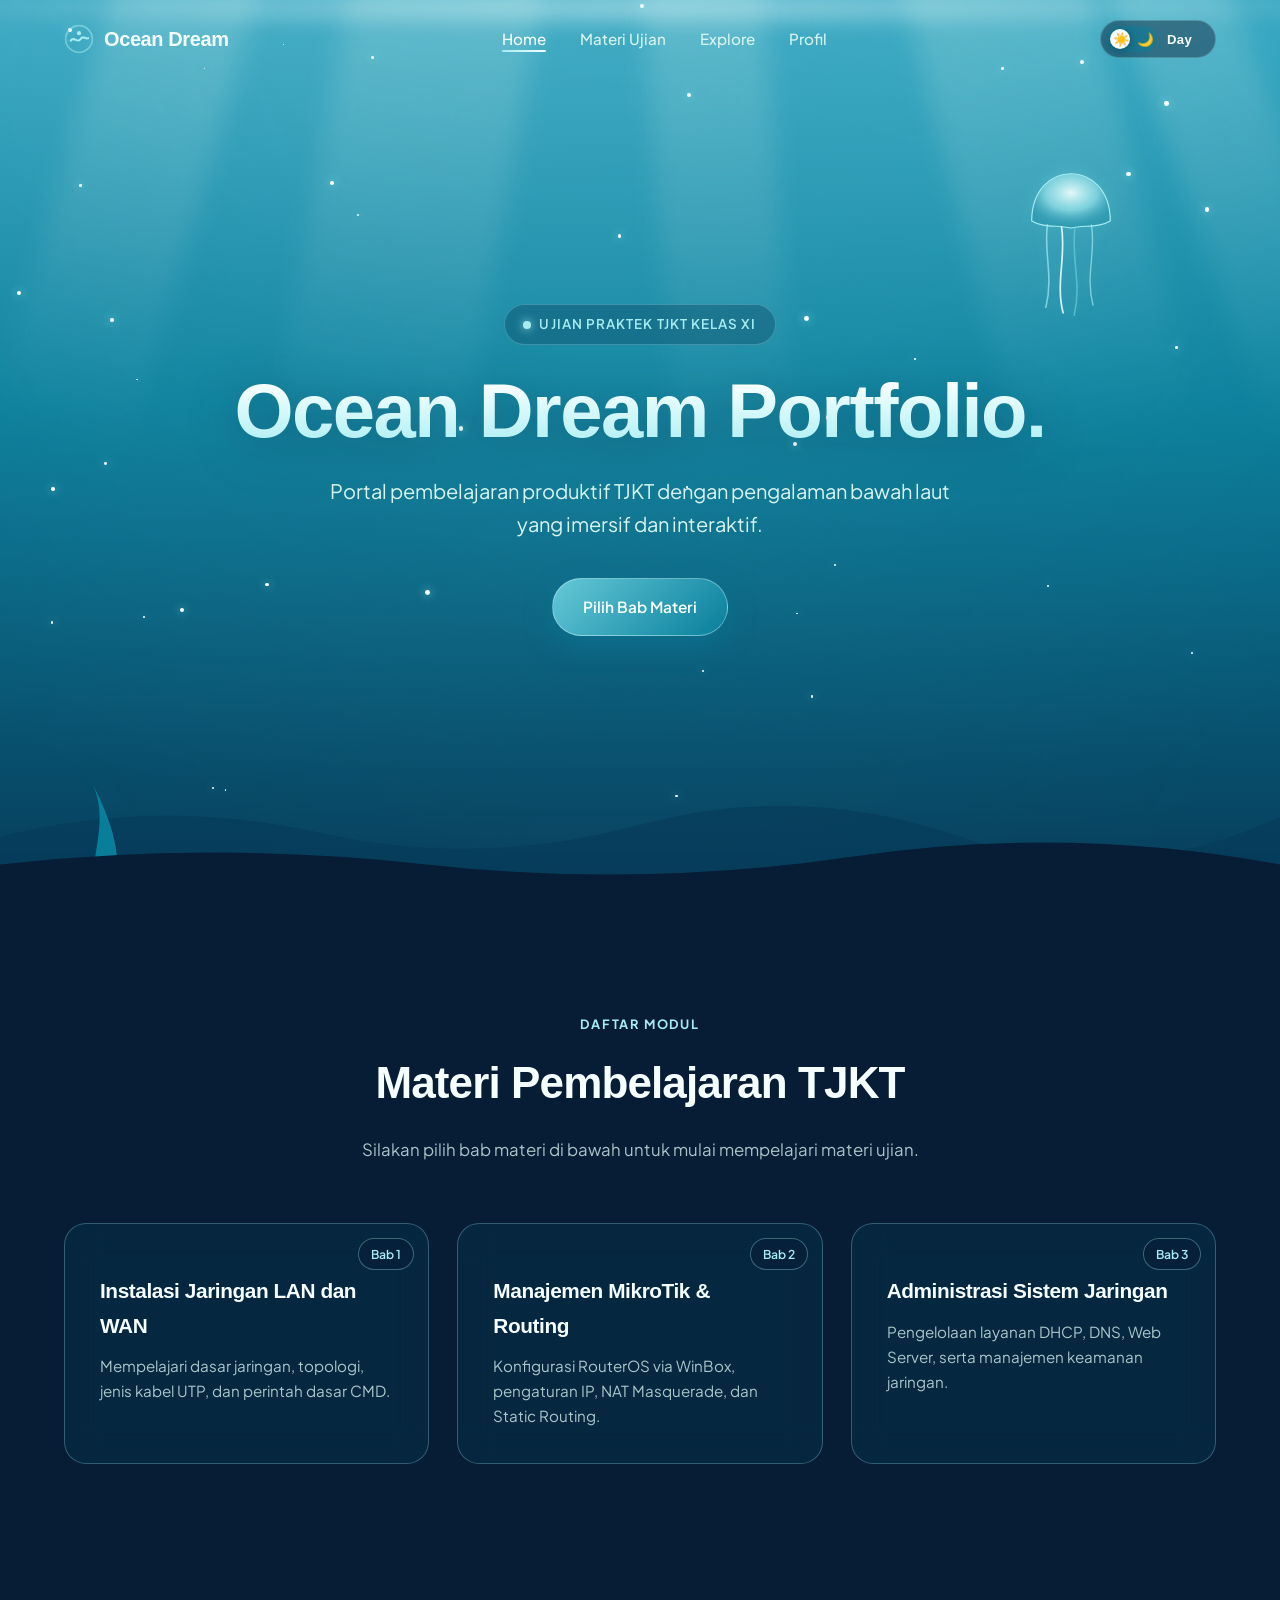
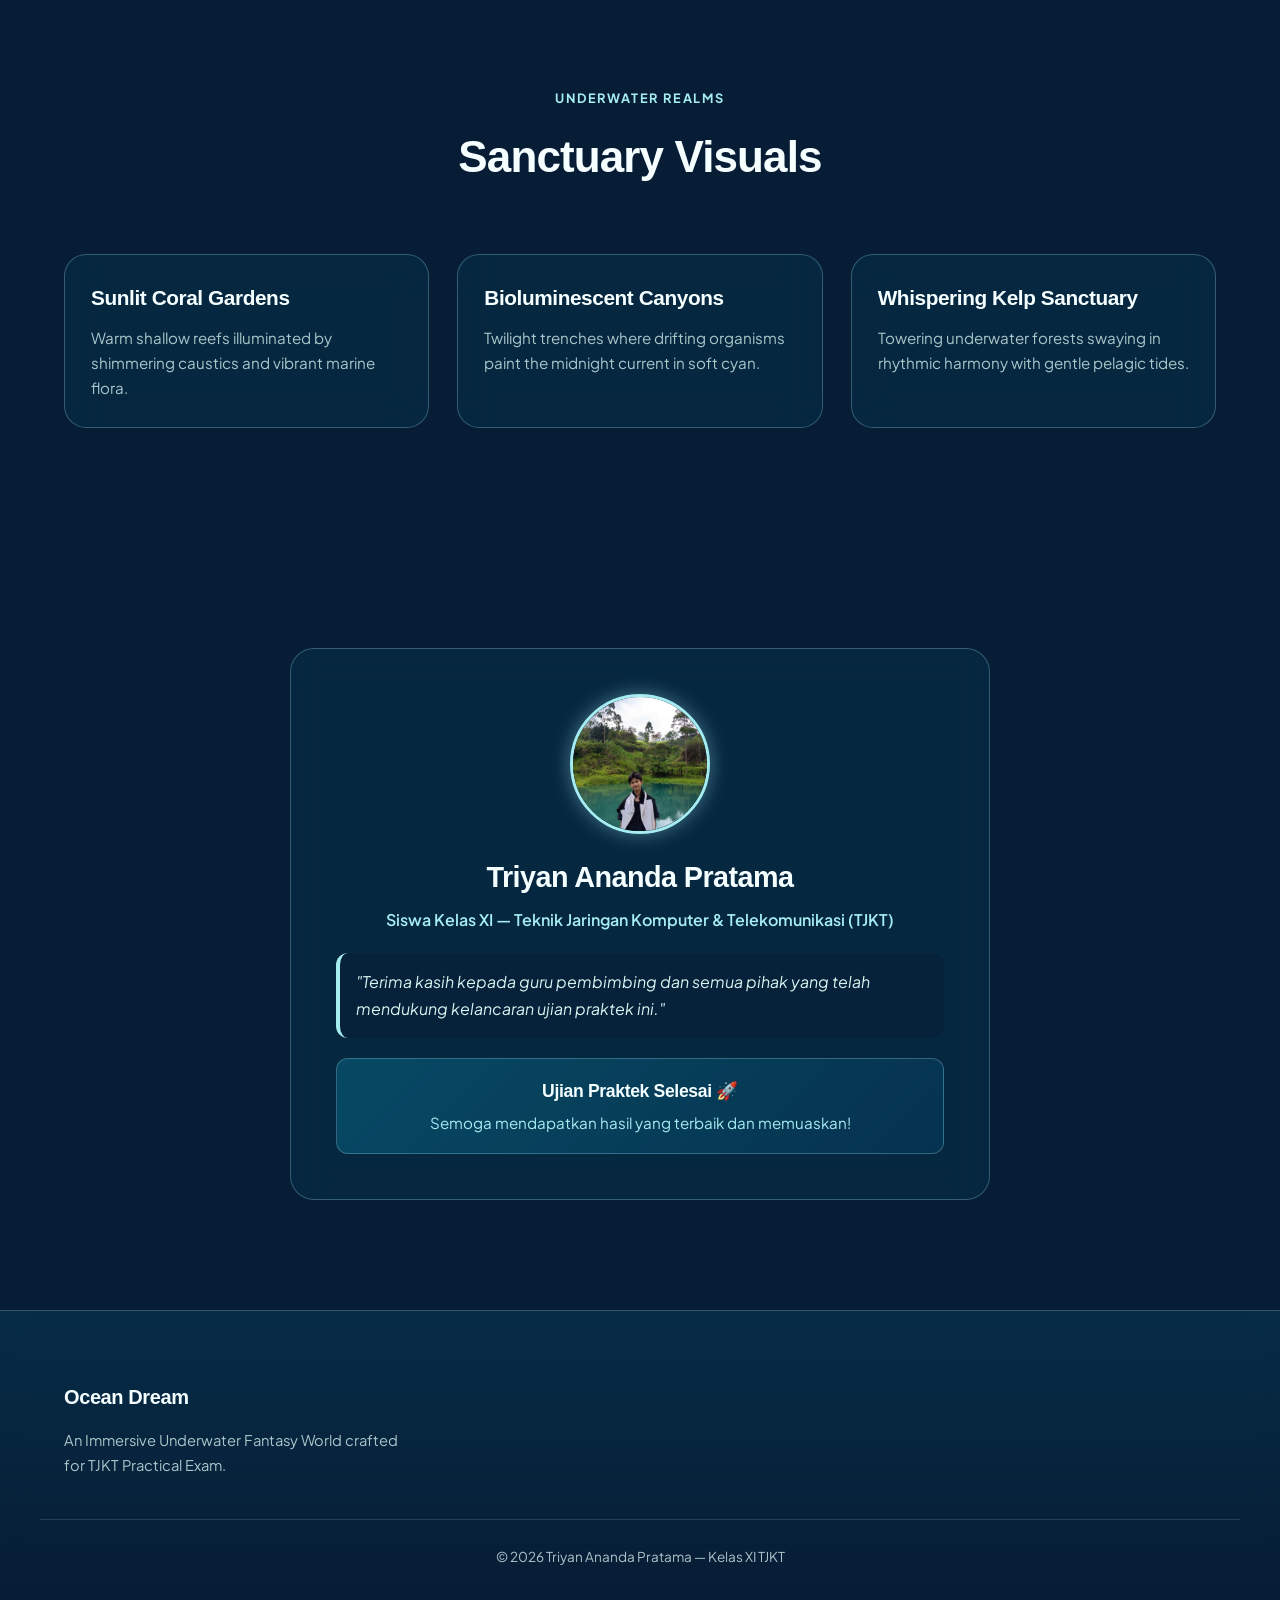
==== commit 2de5b683: "Revise index.html for TJKT Practical Exam theme Updated the title and various content sections to re" ====
--- a/index.html
+++ b/index.html
@@ -3,7 +3,7 @@
 <head>
   <meta charset="UTF-8" />
   <meta name="viewport" content="width=device-width, initial-scale=1.0" />
-  <title>Ocean Dream — An Immersive Underwater Fantasy World</title>
+  <title>Ocean Dream — Ujian Praktek TJKT Kelas XI</title>
   <link rel="preconnect" href="https://fonts.googleapis.com" />
   <link rel="preconnect" href="https://fonts.gstatic.com" crossorigin />
   <link href="https://fonts.googleapis.com/css2?family=Plus+Jakarta+Sans:wght@400;500;600;700&family=Poppins:wght@500;600;700;800&display=swap" rel="stylesheet" />
@@ -17,7 +17,7 @@
 </head>
 <body>
 
-  <!-- 8. ANIMATED LOADING SCREEN -->
+  <!-- ANIMATED LOADING SCREEN -->
   <div id="loading-screen" aria-hidden="true">
     <div class="loader-bubbles" id="loader-bubbles"></div>
     <div class="loader-content">
@@ -29,16 +29,14 @@
     </div>
   </div>
 
-  <!-- 6. CUSTOM CURSOR TRAIL CONTAINER (Desktop) -->
+  <!-- CUSTOM CURSOR TRAIL CONTAINER -->
   <div id="cursor-trail-container" aria-hidden="true"></div>
 
-  <!-- 2, 3, 4. IMMERSIVE ANIMATED UNDERWATER ENVIRONMENT -->
+  <!-- ANIMATED UNDERWATER ENVIRONMENT -->
   <div class="ocean-environment" aria-hidden="true">
-    <!-- Depth Layer 1: Water Gradient & Caustics -->
     <div class="ocean-depth-bg"></div>
     <div class="ocean-caustics"></div>
 
-    <!-- Ocean Surface & Light Rays -->
     <div class="ocean-surface">
       <div class="surface-shimmer"></div>
       <div class="light-rays">
@@ -50,7 +48,7 @@
       </div>
     </div>
 
-    <!-- Parallax Far Layer: Distant Sea Turtle & Silhouettes -->
+    <!-- Parallax Far Layer -->
     <div class="parallax-layer layer-far" data-speed="0.15">
       <svg class="creature sea-turtle" viewBox="0 0 220 120" fill="none">
         <path d="M55 62C55 40 90 25 130 30C160 34 178 48 182 60C172 72 145 78 110 76C80 75 55 70 55 62Z" fill="currentColor" opacity="0.45"/>
@@ -60,9 +58,8 @@
       </svg>
     </div>
 
-    <!-- Parallax Mid Layer: Swimming Fish Schools & Glowing Jellyfish -->
+    <!-- Parallax Mid Layer -->
     <div class="parallax-layer layer-mid" data-speed="0.3">
-      <!-- Jellyfish 1 -->
       <div class="jellyfish-wrapper jf-1">
         <svg class="creature jellyfish" viewBox="0 0 140 200" fill="none">
           <defs>
@@ -80,57 +77,28 @@
         </svg>
       </div>
 
-      <!-- Jellyfish 2 -->
-      <div class="jellyfish-wrapper jf-2">
-        <svg class="creature jellyfish" viewBox="0 0 140 200" fill="none">
-          <path d="M25 72C25 38 48 18 70 18C92 18 115 38 115 72C100 80 85 76 70 80C55 76 40 80 25 72Z" fill="url(#jfGrad1)" stroke="#D7F4F1" stroke-width="1.5"/>
-          <path class="tentacle t1" d="M45 78C40 110 52 140 42 175" stroke="#D7F4F1" stroke-width="1.8" stroke-linecap="round" opacity="0.7"/>
-          <path class="tentacle t2" d="M70 80C76 115 62 150 72 185" stroke="#F5FFFF" stroke-width="2" stroke-linecap="round" opacity="0.8"/>
-          <path class="tentacle t3" d="M92 78C98 110 86 140 96 172" stroke="#65C9D8" stroke-width="1.8" stroke-linecap="round" opacity="0.65"/>
-        </svg>
-      </div>
-
-      <!-- Fish School -->
       <div class="fish-group fg-1">
         <svg class="creature fish fish-1" viewBox="0 0 80 40" fill="none">
           <path d="M18 20C32 6 54 8 68 20C54 32 32 34 18 20Z" fill="#65C9D8" opacity="0.85"/>
           <path d="M20 20L4 10L8 20L4 30L20 20Z" fill="#A6EDF2" opacity="0.8"/>
           <circle cx="56" cy="18" r="2.2" fill="#071D35"/>
         </svg>
-        <svg class="creature fish fish-2" viewBox="0 0 80 40" fill="none">
-          <path d="M18 20C32 6 54 8 68 20C54 32 32 34 18 20Z" fill="#A6EDF2" opacity="0.75"/>
-          <path d="M20 20L4 10L8 20L4 30L20 20Z" fill="#D7F4F1" opacity="0.7"/>
-          <circle cx="56" cy="18" r="2" fill="#071D35"/>
-        </svg>
-      </div>
-    </div>
-
-    <!-- Dynamic Particles, Stars & Rising Bubbles -->
+      </div>
+    </div>
+
     <div id="bubbles-layer" class="bubbles-layer"></div>
     <div id="particles-layer" class="particles-layer"></div>
 
-    <!-- Foreground Seabed: Coral Reef, Seaweed & Starfish -->
     <div class="seabed-layer">
       <svg class="seabed-svg" viewBox="0 0 1440 240" preserveAspectRatio="none" fill="none">
-        <!-- Back Reef Silhouette -->
         <path d="M0 160Q180 110 360 155T720 145T1080 160T1440 135V240H0Z" fill="#073B59" opacity="0.65"/>
-        <!-- Swaying Seaweed Left -->
         <path class="seaweed sw-1" d="M110 240C95 190 125 150 105 95C125 140 140 185 128 240Z" fill="#087E9B"/>
-        <path class="seaweed sw-2" d="M145 240C160 185 130 140 155 80C170 135 178 185 162 240Z" fill="#65C9D8" opacity="0.75"/>
-        <!-- Glowing Coral Cluster -->
-        <path class="coral-glow" d="M320 240C315 205 290 190 295 165C305 180 322 190 328 160C336 185 352 175 358 155C362 185 342 205 340 240Z" fill="#65C9D8"/>
-        <!-- Swaying Seaweed Right -->
-        <path class="seaweed sw-3" d="M1260 240C1245 180 1275 135 1255 75C1278 125 1292 178 1278 240Z" fill="#087E9B"/>
-        <path class="seaweed sw-1" d="M1305 240C1320 195 1295 155 1315 105C1330 150 1335 195 1320 240Z" fill="#A6EDF2" opacity="0.65"/>
-        <!-- Front Seabed Ridge -->
         <path d="M0 195Q240 165 480 195T960 185T1440 195V240H0Z" fill="#071D35"/>
-        <!-- Decorative Starfish -->
-        <path class="starfish" d="M540 206L545 194L550 206L562 208L553 216L555 228L545 222L535 228L537 216L528 208L540 206Z" fill="#A6EDF2"/>
       </svg>
     </div>
   </div>
 
-  <!-- 9. NAVBAR -->
+  <!-- NAVBAR -->
   <header class="navbar" id="navbar">
     <div class="nav-container">
       <a href="#home" class="brand-logo">
@@ -145,36 +113,20 @@
       <nav class="nav-menu" id="nav-menu">
         <ul class="nav-list">
           <li><a href="#home" class="nav-link active">Home</a></li>
+          <li><a href="#materi" class="nav-link">Materi Ujian</a></li>
           <li><a href="#explore" class="nav-link">Explore</a></li>
-          <li><a href="#creatures" class="nav-link">Creatures</a></li>
-          <li><a href="#discover" class="nav-link">About</a></li>
+          <li><a href="#profil" class="nav-link">Profil</a></li>
         </ul>
       </nav>
 
       <div class="nav-actions">
-        <!-- 7. DAY / NIGHT TOGGLE -->
-        <button id="theme-toggle" class="theme-toggle" aria-label="Toggle Day and Night Mode" title="Switch Ocean Atmosphere">
+        <button id="theme-toggle" class="theme-toggle" aria-label="Toggle Day and Night Mode">
           <span class="toggle-track">
-            <span class="toggle-icon sun-icon">
-              <svg viewBox="0 0 24 24" fill="none" stroke="currentColor" stroke-width="2">
-                <circle cx="12" cy="12" r="4"/>
-                <path d="M12 2v2M12 20v2M4.93 4.93l1.41 1.41M17.66 17.66l1.41 1.41M2 12h2M20 12h2M4.93 19.07l1.41-1.41M17.66 6.34l1.41-1.41"/>
-              </svg>
-            </span>
-            <span class="toggle-icon moon-icon">
-              <svg viewBox="0 0 24 24" fill="none" stroke="currentColor" stroke-width="2">
-                <path d="M21 12.79A9 9 0 1 1 11.21 3 7 7 0 0 0 21 12.79z"/>
-              </svg>
-            </span>
+            <span class="toggle-icon sun-icon">☀️</span>
+            <span class="toggle-icon moon-icon">🌙</span>
             <span class="toggle-thumb"></span>
           </span>
           <span class="toggle-label" id="theme-label">Day</span>
-        </button>
-
-        <button class="mobile-menu-btn" id="mobile-menu-btn" aria-label="Open Navigation Menu">
-          <span></span>
-          <span></span>
-          <span></span>
         </button>
       </div>
     </div>
@@ -186,116 +138,81 @@
       <div class="hero-container">
         <div class="hero-badge reveal">
           <span class="pulse-dot"></span>
-          <span>Subaquatic Sanctuary</span>
-        </div>
-        <h1 class="hero-title reveal">Dive Into Another World.</h1>
+          <span>Ujian Praktek TJKT Kelas XI</span>
+        </div>
+        <h1 class="hero-title reveal">Ocean Dream Portfolio.</h1>
         <p class="hero-subtitle reveal">
-          Discover the beauty hidden beneath the ocean. Drift through sun-dappled turquoise currents and bioluminescent twilight depths.
+          Portal pembelajaran produktif TJKT dengan pengalaman bawah laut yang imersif dan interaktif.
         </p>
         <div class="hero-cta-group reveal">
-          <a href="#explore" class="btn btn-primary">
-            <span>Explore the Ocean</span>
-            <svg viewBox="0 0 24 24" fill="none" stroke="currentColor" stroke-width="2">
-              <path d="M5 12h14M12 5l7 7-7 7"/>
-            </svg>
-          </a>
-          <a href="#discover" class="btn btn-secondary">
-            <span>Discover More</span>
-          </a>
-        </div>
-      </div>
-
-      <!-- Animated Scroll Indicator -->
-      <a href="#explore" class="scroll-indicator" aria-label="Scroll down to explore">
-        <span class="scroll-text">Scroll to Dive</span>
-        <div class="scroll-mouse">
-          <div class="scroll-wheel"></div>
-        </div>
-      </a>
-    </section>
-
-    <!-- EXPLORE SECTION -->
+          <a href="#materi" class="btn btn-primary">
+            <span>Pilih Bab Materi</span>
+          </a>
+        </div>
+      </div>
+    </section>
+
+    <!-- SECTION MATERI UJIAN (BAB 1, 2, 3) -->
+    <section id="materi" class="section">
+      <div class="container">
+        <div class="section-header reveal">
+          <span class="section-tag">Daftar Modul</span>
+          <h2 class="section-title">Materi Pembelajaran TJKT</h2>
+          <p class="section-desc">Silakan pilih bab materi di bawah untuk mulai mempelajari materi ujian.</p>
+        </div>
+
+        <div class="explore-grid">
+          <!-- Bab 1 -->
+          <a href="materi1.html" class="glass-card explore-card tilt-card reveal" style="text-decoration: none;">
+            <div class="card-body" style="padding: 35px;">
+              <span class="depth-tag">Bab 1</span>
+              <h3 style="margin-top: 15px;">Instalasi Jaringan LAN dan WAN</h3>
+              <p>Mempelajari dasar jaringan, topologi, jenis kabel UTP, dan perintah dasar CMD.</p>
+            </div>
+          </a>
+
+          <!-- Bab 2 -->
+          <a href="materi2.html" class="glass-card explore-card tilt-card reveal" style="text-decoration: none;">
+            <div class="card-body" style="padding: 35px;">
+              <span class="depth-tag">Bab 2</span>
+              <h3 style="margin-top: 15px;">Manajemen MikroTik & Routing</h3>
+              <p>Konfigurasi RouterOS via WinBox, pengaturan IP, NAT Masquerade, dan Static Routing.</p>
+            </div>
+          </a>
+
+          <!-- Bab 3 -->
+          <a href="materi3.html" class="glass-card explore-card tilt-card reveal" style="text-decoration: none;">
+            <div class="card-body" style="padding: 35px;">
+              <span class="depth-tag">Bab 3</span>
+              <h3 style="margin-top: 15px;">Administrasi Sistem Jaringan</h3>
+              <p>Pengelolaan layanan DHCP, DNS, Web Server, serta manajemen keamanan jaringan.</p>
+            </div>
+          </a>
+        </div>
+      </div>
+    </section>
+
+    <!-- EXPLORE REALMS -->
     <section id="explore" class="section explore-section">
       <div class="container">
         <div class="section-header reveal">
           <span class="section-tag">Underwater Realms</span>
-          <h2 class="section-title">Explore Hidden Sanctuaries</h2>
-          <p class="section-desc">
-            Every layer of the sea holds an ecosystem sculpted by currents, light, and centuries of quiet evolution.
-          </p>
-        </div>
-
+          <h2 class="section-title">Sanctuary Visuals</h2>
+        </div>
         <div class="explore-grid">
-          <!-- Location Card 1 -->
           <article class="glass-card explore-card tilt-card reveal">
-            <div class="card-visual visual-sunlit">
-              <svg class="scene-svg" viewBox="0 0 400 240" fill="none">
-                <defs>
-                  <linearGradient id="loc1" x1="0" y1="0" x2="0" y2="1">
-                    <stop offset="0%" stop-color="#65C9D8"/>
-                    <stop offset="100%" stop-color="#073B59"/>
-                  </linearGradient>
-                </defs>
-                <rect width="400" height="240" fill="url(#loc1)"/>
-                <polygon points="80,0 160,0 240,240 40,240" fill="#F5FFFF" opacity="0.16"/>
-                <polygon points="220,0 290,0 360,240 180,240" fill="#A6EDF2" opacity="0.14"/>
-                <path d="M0 190Q100 155 200 185T400 175V240H0Z" fill="#087E9B" opacity="0.7"/>
-                <path d="M0 210Q120 185 240 210T400 200V240H0Z" fill="#071D35"/>
-                <circle cx="140" cy="110" r="5" fill="#F5FFFF" opacity="0.7"/>
-                <circle cx="270" cy="80" r="8" fill="#D7F4F1" opacity="0.5"/>
-              </svg>
-              <span class="depth-tag">Depth: 15m</span>
-            </div>
             <div class="card-body">
               <h3>Sunlit Coral Gardens</h3>
-              <p>Warm shallow reefs illuminated by shimmering caustics and teeming with vibrant marine flora.</p>
+              <p>Warm shallow reefs illuminated by shimmering caustics and vibrant marine flora.</p>
             </div>
           </article>
-
-          <!-- Location Card 2 -->
           <article class="glass-card explore-card tilt-card reveal">
-            <div class="card-visual visual-abyss">
-              <svg class="scene-svg" viewBox="0 0 400 240" fill="none">
-                <defs>
-                  <linearGradient id="loc2" x1="0" y1="0" x2="0" y2="1">
-                    <stop offset="0%" stop-color="#087E9B"/>
-                    <stop offset="100%" stop-color="#071D35"/>
-                  </linearGradient>
-                </defs>
-                <rect width="400" height="240" fill="url(#loc2)"/>
-                <path d="M90 240L130 90L170 240Z" fill="#073B59"/>
-                <path d="M230 240L280 65L330 240Z" fill="#073B59" opacity="0.85"/>
-                <circle cx="200" cy="95" r="24" fill="#A6EDF2" opacity="0.18"/>
-                <circle cx="200" cy="95" r="8" fill="#F5FFFF" opacity="0.8"/>
-                <circle cx="115" cy="130" r="3" fill="#65C9D8"/>
-                <circle cx="295" cy="120" r="4" fill="#A6EDF2"/>
-              </svg>
-              <span class="depth-tag">Depth: 220m</span>
-            </div>
             <div class="card-body">
               <h3>Bioluminescent Canyons</h3>
-              <p>Twilight trenches where drifting organisms paint the midnight current in soft ethereal cyan.</p>
+              <p>Twilight trenches where drifting organisms paint the midnight current in soft cyan.</p>
             </div>
           </article>
-
-          <!-- Location Card 3 -->
           <article class="glass-card explore-card tilt-card reveal">
-            <div class="card-visual visual-kelp">
-              <svg class="scene-svg" viewBox="0 0 400 240" fill="none">
-                <defs>
-                  <linearGradient id="loc3" x1="0" y1="0" x2="0" y2="1">
-                    <stop offset="0%" stop-color="#0A6482"/>
-                    <stop offset="100%" stop-color="#072842"/>
-                  </linearGradient>
-                </defs>
-                <rect width="400" height="240" fill="url(#loc3)"/>
-                <path d="M80 240C65 170 95 110 75 30C95 95 110 165 98 240Z" fill="#65C9D8" opacity="0.45"/>
-                <path d="M185 240C205 160 175 95 198 20C215 90 220 160 202 240Z" fill="#A6EDF2" opacity="0.5"/>
-                <path d="M300 240C285 175 315 115 295 40C315 100 328 170 315 240Z" fill="#65C9D8" opacity="0.4"/>
-                <circle cx="240" cy="85" r="4" fill="#F5FFFF" opacity="0.75"/>
-              </svg>
-              <span class="depth-tag">Depth: 45m</span>
-            </div>
             <div class="card-body">
               <h3>Whispering Kelp Sanctuary</h3>
               <p>Towering underwater forests swaying in rhythmic harmony with gentle pelagic tides.</p>
@@ -305,128 +222,22 @@
       </div>
     </section>
 
-    <!-- CREATURES SECTION -->
-    <section id="creatures" class="section creatures-section">
+    <!-- BAGIAN PROFIL PEMBUAT (FOTO PROFIL DISINI) -->
+    <section id="profil" class="section">
       <div class="container">
-        <div class="section-header reveal">
-          <span class="section-tag">Marine Inhabitants</span>
-          <h2 class="section-title">Graceful Dwellers of the Deep</h2>
-          <p class="section-desc">
-            Meet the luminous travelers that glide silently across currents and coral ridges.
-          </p>
-        </div>
-
-        <div class="creatures-grid">
-          <!-- Creature 1 -->
-          <div class="glass-card creature-card tilt-card reveal">
-            <div class="creature-emblem">
-              <svg viewBox="0 0 120 120" fill="none">
-                <path d="M25 55C25 28 45 14 60 14C75 14 95 28 95 55C83 62 72 58 60 62C48 58 37 62 25 55Z" fill="#A6EDF2" fill-opacity="0.45" stroke="#F5FFFF" stroke-width="2"/>
-                <path d="M42 60C38 82 46 95 40 108M60 62C64 85 56 98 62 112M78 60C82 82 74 95 80 108" stroke="#A6EDF2" stroke-width="2" stroke-linecap="round"/>
-              </svg>
-            </div>
-            <h3>Moonlight Jellyfish</h3>
-            <span class="creature-latin">Aurelia Pelagica</span>
-            <p>Translucent bells pulsing effortlessly through calm waters, emitting a serene pearlescent aura in darkness.</p>
+        <div class="profile-card-wrapper reveal" style="background: var(--glass-bg); border: 1px solid var(--glass-border); border-radius: 24px; padding: 45px; text-align: center; backdrop-filter: blur(16px); max-width: 700px; margin: 0 auto;">
+          <div class="profile-image-container" style="width: 140px; height: 140px; margin: 0 auto 20px auto; border-radius: 50%; overflow: hidden; border: 3px solid var(--soft-cyan); box-shadow: 0 0 20px rgba(166,237,242,0.4);">
+            <!-- Pastikan file foto kamu bernama foto-profil.jpeg -->
+            <img src="foto-profil.jpeg" alt="Foto Profil Pembuat" class="profile-img" style="width: 100%; height: 100%; object-fit: cover;" onerror="this.src='https://via.placeholder.com/140?text=Foto+Profil'" />
           </div>
-
-          <!-- Creature 2 -->
-          <div class="glass-card creature-card tilt-card reveal">
-            <div class="creature-emblem">
-              <svg viewBox="0 0 120 120" fill="none">
-                <path d="M22 62C22 44 46 32 74 36C94 39 104 49 106 58C98 67 80 71 58 70C38 69 22 66 22 62Z" fill="#65C9D8" fill-opacity="0.55" stroke="#D7F4F1" stroke-width="2"/>
-                <path d="M74 66C66 84 50 96 38 98C45 84 54 72 62 65Z" fill="#A6EDF2"/>
-                <path d="M104 55C112 50 116 53 116 58C115 63 108 64 103 61Z" fill="#F5FFFF"/>
-              </svg>
-            </div>
-            <h3>Azure Sea Turtle</h3>
-            <span class="creature-latin">Chelonia Mystica</span>
-            <p>Ancient ocean voyagers gliding across thousands of miles using Earth's subtle magnetic currents.</p>
+          <h2 style="color: var(--pearl-white); font-size: 1.8rem; margin-bottom: 6px;">Triyan Ananda Pratama</h2>
+          <p class="profile-role" style="color: var(--soft-cyan); font-weight: 600; margin-bottom: 20px;">Siswa Kelas XI — Teknik Jaringan Komputer & Telekomunikasi (TJKT)</p>
+          <div class="quote-box" style="background: rgba(7,29,53,0.5); padding: 16px; border-radius: 12px; border-left: 4px solid var(--soft-cyan); text-align: left; margin-bottom: 20px;">
+            <p style="color: var(--text-secondary); font-style: italic; margin: 0;">"Terima kasih kepada guru pembimbing dan semua pihak yang telah mendukung kelancaran ujian praktek ini."</p>
           </div>
-
-          <!-- Creature 3 -->
-          <div class="glass-card creature-card tilt-card reveal">
-            <div class="creature-emblem">
-              <svg viewBox="0 0 120 120" fill="none">
-                <path d="M15 60C40 42 75 42 105 60C75 78 40 78 15 60Z" fill="#087E9B" fill-opacity="0.6" stroke="#A6EDF2" stroke-width="2"/>
-                <path d="M15 60L4 55M15 60L4 65" stroke="#F5FFFF" stroke-width="2" stroke-linecap="round"/>
-                <circle cx="84" cy="57" r="2.5" fill="#F5FFFF"/>
-              </svg>
-            </div>
-            <h3>Crystal Manta Ray</h3>
-            <span class="creature-latin">Mobula Serena</span>
-            <p>Gentle giants soaring like birds beneath the waves, filtering plankton in graceful underwater arcs.</p>
-          </div>
-
-          <!-- Creature 4 -->
-          <div class="glass-card creature-card tilt-card reveal">
-            <div class="creature-emblem">
-              <svg viewBox="0 0 120 120" fill="none">
-                <path d="M30 60C48 44 74 46 92 60C74 74 48 76 30 60Z" fill="#D7F4F1" fill-opacity="0.65" stroke="#F5FFFF" stroke-width="2"/>
-                <path d="M32 60L16 48L20 60L16 72L32 60Z" fill="#65C9D8"/>
-                <circle cx="78" cy="58" r="2.5" fill="#071D35"/>
-              </svg>
-            </div>
-            <h3>Luminous Damselfish</h3>
-            <span class="creature-latin">Chromis Lumina</span>
-            <p>Darting in synchronized clouds above coral spires, reflecting sunbeams like scattered liquid silver.</p>
-          </div>
-        </div>
-      </div>
-    </section>
-
-    <!-- DISCOVER / ABOUT EDITORIAL SECTION -->
-    <section id="discover" class="section discover-section">
-      <div class="container">
-        <div class="discover-layout">
-          <div class="discover-visual reveal">
-            <div class="editorial-frame tilt-card" id="editorial-parallax">
-              <svg class="editorial-svg" viewBox="0 0 520 600" fill="none">
-                <defs>
-                  <linearGradient id="edBg" x1="0" y1="0" x2="0" y2="1">
-                    <stop offset="0%" stop-color="#65C9D8"/>
-                    <stop offset="45%" stop-color="#087E9B"/>
-                    <stop offset="100%" stop-color="#071D35"/>
-                  </linearGradient>
-                </defs>
-                <rect width="520" height="600" rx="24" fill="url(#edBg)"/>
-                <!-- Sunburst -->
-                <circle cx="260" cy="90" r="140" fill="#F5FFFF" opacity="0.14"/>
-                <polygon points="180,0 340,0 440,600 80,600" fill="#A6EDF2" opacity="0.1"/>
-                <!-- Floating Jellyfish Silhouette -->
-                <path d="M200 240C200 185 230 160 260 160C290 160 320 185 320 240C298 252 280 246 260 252C240 246 222 252 200 240Z" fill="#F5FFFF" opacity="0.7"/>
-                <path d="M230 248C224 310 238 360 226 420M260 252C266 320 252 375 264 440M290 248C296 310 282 360 294 415" stroke="#D7F4F1" stroke-width="2.5" stroke-linecap="round" opacity="0.75"/>
-                <!-- Reef Base -->
-                <path d="M0 490Q130 430 260 480T520 460V600H0Z" fill="#073B59"/>
-                <path d="M0 530Q180 490 360 530T520 515V600H0Z" fill="#071D35"/>
-              </svg>
-              <div class="frame-caption">
-                <span>Pelagic Twilight Zone</span>
-                <strong>71% of Earth's Living Tapestry</strong>
-              </div>
-            </div>
-          </div>
-
-          <div class="discover-content reveal">
-            <span class="section-tag">About Ocean Dream</span>
-            <h2 class="section-title">A Living Sanctuary Beneath the Waves</h2>
-            <p class="editorial-lead">
-              Beneath the restless shimmer of the ocean surface lies a realm of weightless serenity—where time slows down and light dances in liquid ribbons.
-            </p>
-            <p class="editorial-text">
-              Ocean Dream is crafted as a contemplative digital voyage into marine wonder. From sun-warmed coral gardens at dawn to the quiet bioluminescent glow of midnight waters, every current carries life, balance, and mystery.
-            </p>
-
-            <div class="discover-stats">
-              <div class="stat-item">
-                <span class="stat-number">11,000m</span>
-                <span class="stat-label">Deepest Ocean Trench</span>
-              </div>
-              <div class="stat-item">
-                <span class="stat-number">80%</span>
-                <span class="stat-label">Unexplored Seabed</span>
-              </div>
-            </div>
+          <div class="thank-you-banner" style="background: linear-gradient(135deg, rgba(8,126,155,0.4), rgba(7,59,89,0.6)); padding: 18px; border-radius: 12px; border: 1px solid var(--glass-border);">
+            <h3 style="color: var(--pearl-white); font-size: 1.1rem; margin-bottom: 4px;">Ujian Praktek Selesai 🚀</h3>
+            <p style="color: var(--soft-cyan); font-size: 0.95rem; margin: 0;">Semoga mendapatkan hasil yang terbaik dan memuaskan!</p>
           </div>
         </div>
       </div>
@@ -435,29 +246,16 @@
 
   <!-- FOOTER -->
   <footer class="footer">
-    <div class="footer-bubbles" id="footer-bubbles" aria-hidden="true"></div>
     <div class="container footer-container">
       <div class="footer-brand">
         <a href="#home" class="brand-logo">
-          <svg class="logo-icon" viewBox="0 0 36 36" fill="none">
-            <circle cx="18" cy="18" r="16" stroke="currentColor" stroke-width="2" opacity="0.5"/>
-            <path d="M8 20C12 14 16 24 20 18C23 13 26 19 29 17" stroke="currentColor" stroke-width="2.5" stroke-linecap="round"/>
-            <circle cx="18" cy="11" r="2.5" fill="currentColor"/>
-          </svg>
           <span>Ocean Dream</span>
         </a>
-        <p class="footer-tagline">An Immersive Underwater Fantasy World crafted with light, depth, and wonder.</p>
-      </div>
-
-      <ul class="footer-links">
-        <li><a href="#home">Home</a></li>
-        <li><a href="#explore">Explore</a></li>
-        <li><a href="#creatures">Creatures</a></li>
-        <li><a href="#discover">About</a></li>
-      </ul>
+        <p class="footer-tagline">An Immersive Underwater Fantasy World crafted for TJKT Practical Exam.</p>
+      </div>
     </div>
     <div class="footer-bottom">
-      <p>&copy; 2026 Ocean Dream Sanctuary. All rights reserved.</p>
+      <p>&copy; 2026 Triyan Ananda Pratama — Kelas XI TJKT</p>
     </div>
   </footer>
 
--- a/style.css
+++ b/style.css
@@ -1,588 +1,1233 @@
-@import url('https://fonts.googleapis.com/css2?family=Press+Start+2P&family=Plus+Jakarta+Sans:wght@500;600;700;800&display=swap');
+/* ==================================================
+   OCEAN DREAM — IMMERSIVE UNDERWATER FANTASY STYLES
+   ================================================== */
 
 :root {
-  --mario-red: #E94343;
-  --mario-red-dark: #B82929;
-  --sky-blue: #69C8F2;
-  --sky-blue-light: #AEE4FF;
-  --warm-yellow: #FFD447;
-  --warm-yellow-dark: #D99B00;
-  --grass-green: #65B957;
-  --grass-green-dark: #438A37;
-  --cream-white: #FFF8E8;
-  --dark-navy: #26334A;
-  --pixel-shadow: 6px 6px 0px #26334A;
-  --pixel-shadow-sm: 4px 4px 0px #26334A;
-}
-
-* {
+  /* Core Palette */
+  --deep-ocean: #073B59;
+  --ocean-blue: #087E9B;
+  --aqua: #65C9D8;
+  --sea-mist: #D7F4F1;
+  --soft-cyan: #A6EDF2;
+  --pearl-white: #F5FFFF;
+  --midnight-blue: #071D35;
+
+  /* Day Mode Theme Variables */
+  --bg-top: #38A8C2;
+  --bg-mid: #087E9B;
+  --bg-bottom: #073B59;
+  --surface-glow: rgba(245, 255, 255, 0.45);
+  --ray-color: rgba(215, 244, 241, 0.22);
+  --text-primary: #F5FFFF;
+  --text-secondary: #D7F4F1;
+  --text-muted: rgba(215, 244, 241, 0.78);
+  --glass-bg: rgba(7, 59, 89, 0.34);
+  --glass-border: rgba(166, 237, 242, 0.28);
+  --card-hover-glow: rgba(166, 237, 242, 0.35);
+  --bio-glow: drop-shadow(0 0 8px rgba(166, 237, 242, 0.3));
+  --creature-tint: #D7F4F1;
+
+  --transition-theme: 1.1s cubic-bezier(0.22, 1, 0.36, 1);
+}
+
+/* Night Mode Theme Variables */
+[data-theme="night"] {
+  --bg-top: #072947;
+  --bg-mid: #071D35;
+  --bg-bottom: #04101F;
+  --surface-glow: rgba(166, 237, 242, 0.24);
+  --ray-color: rgba(101, 201, 216, 0.12);
+  --glass-bg: rgba(7, 29, 53, 0.55);
+  --glass-border: rgba(101, 201, 216, 0.32);
+  --card-hover-glow: rgba(101, 201, 216, 0.45);
+  --bio-glow: drop-shadow(0 0 18px rgba(166, 237, 242, 0.85));
+  --creature-tint: #A6EDF2;
+}
+
+/* Reset & Base */
+*,
+*::before,
+*::after {
   margin: 0;
   padding: 0;
   box-sizing: border-box;
+}
+
+html {
   scroll-behavior: smooth;
+  overflow-x: hidden;
 }
 
 body {
-  font-family: 'Plus Jakarta Sans', sans-serif;
-  background-color: var(--sky-blue);
-  /* Pola awan pixel & langit biru cerah khas World 1-1 */
+  font-family: 'Plus Jakarta Sans', -apple-system, BlinkMacSystemFont, sans-serif;
+  color: var(--text-primary);
+  background-color: var(--midnight-blue);
+  line-height: 1.65;
+  overflow-x: hidden;
+  position: relative;
+}
+
+h1, h2, h3, .brand-logo {
+  font-family: 'Poppins', sans-serif;
+  letter-spacing: -0.02em;
+}
+
+.container {
+  max-width: 1200px;
+  margin: 0 auto;
+  padding: 0 24px;
+}
+
+/* ==================================================
+   8. ANIMATED LOADING SCREEN
+   ================================================== */
+#loading-screen {
+  position: fixed;
+  inset: 0;
+  z-index: 9999;
+  background: linear-gradient(180deg, #087E9B 0%, #073B59 55%, #071D35 100%);
+  display: flex;
+  align-items: center;
+  justify-content: center;
+  overflow: hidden;
+  transition: opacity 0.8s ease, visibility 0.8s ease;
+}
+
+#loading-screen.hidden {
+  opacity: 0;
+  visibility: hidden;
+  pointer-events: none;
+}
+
+.loader-content {
+  text-align: center;
+  position: relative;
+  z-index: 2;
+}
+
+.water-ring {
+  width: 84px;
+  height: 84px;
+  margin: 0 auto 24px;
+  border-radius: 50%;
+  border: 2px solid rgba(166, 237, 242, 0.35);
+  position: relative;
+  overflow: hidden;
+  box-shadow: 0 0 28px rgba(101, 201, 216, 0.35);
+}
+
+.water-ring::after {
+  content: "";
+  position: absolute;
+  inset: -2px;
+  border-radius: 50%;
+  border: 2px solid transparent;
+  border-top-color: var(--pearl-white);
+  animation: spinRing 1.4s linear infinite;
+}
+
+.water-wave {
+  position: absolute;
+  bottom: -40%;
+  left: -25%;
+  width: 150%;
+  height: 150%;
+  background: rgba(101, 201, 216, 0.45);
+  border-radius: 40%;
+  animation: waveFill 2.8s ease-in-out infinite;
+}
+
+.loader-title {
+  font-size: 1.5rem;
+  font-weight: 700;
+  letter-spacing: 0.24em;
+  color: var(--pearl-white);
+  margin-bottom: 8px;
+}
+
+.loader-subtitle {
+  font-size: 0.92rem;
+  color: var(--soft-cyan);
+  letter-spacing: 0.06em;
+  animation: pulseOpacity 1.8s ease-in-out infinite;
+}
+
+@keyframes spinRing {
+  to { transform: rotate(360deg); }
+}
+
+@keyframes waveFill {
+  0%, 100% { transform: translateY(15%) rotate(0deg); }
+  50% { transform: translateY(-10%) rotate(180deg); }
+}
+
+@keyframes pulseOpacity {
+  0%, 100% { opacity: 0.55; }
+  50% { opacity: 1; }
+}
+
+/* ==================================================
+   2. ANIMATED UNDERWATER BACKGROUND ENVIRONMENT
+   ================================================== */
+.ocean-environment {
+  position: fixed;
+  inset: 0;
+  z-index: -1;
+  pointer-events: none;
+  overflow: hidden;
+}
+
+.ocean-depth-bg {
+  position: absolute;
+  inset: 0;
+  background: linear-gradient(180deg, var(--bg-top) 0%, var(--bg-mid) 45%, var(--bg-bottom) 100%);
+  transition: background var(--transition-theme);
+}
+
+/* Water Caustics Overlay */
+.ocean-caustics {
+  position: absolute;
+  inset: -20%;
+  opacity: 0.22;
   background-image:
-    radial-gradient(circle at 12% 18%, rgba(255, 255, 255, 0.85) 18px, transparent 19px),
-    radial-gradient(circle at 15% 17%, rgba(255, 255, 255, 0.85) 24px, transparent 25px),
-    radial-gradient(circle at 18% 18%, rgba(255, 255, 255, 0.85) 18px, transparent 19px),
-    radial-gradient(circle at 82% 26%, rgba(255, 255, 255, 0.8) 20px, transparent 21px),
-    radial-gradient(circle at 86% 25%, rgba(255, 255, 255, 0.8) 26px, transparent 27px),
-    radial-gradient(circle at 90% 26%, rgba(255, 255, 255, 0.8) 20px, transparent 21px),
-    linear-gradient(180deg, #5BBCE8 0%, #8CD8FA 70%, #B8EAFF 100%);
-  background-attachment: fixed;
-  color: var(--dark-navy);
-  line-height: 1.7;
-  display: flex;
+    radial-gradient(ellipse at 30% 20%, rgba(245, 255, 255, 0.35) 0%, transparent 50%),
+    radial-gradient(ellipse at 70% 30%, rgba(166, 237, 242, 0.3) 0%, transparent 45%),
+    radial-gradient(ellipse at 50% 60%, rgba(101, 201, 216, 0.2) 0%, transparent 55%);
+  animation: causticDrift 16s ease-in-out infinite alternate;
+  transition: opacity var(--transition-theme);
+}
+
+[data-theme="night"] .ocean-caustics {
+  opacity: 0.1;
+}
+
+@keyframes causticDrift {
+  0% { transform: translate3d(-3%, -2%, 0) scale(1); }
+  100% { transform: translate3d(3%, 2%, 0) scale(1.08); }
+}
+
+/* Ocean Surface & Sun/Moon Light Rays */
+.ocean-surface {
+  position: absolute;
+  top: 0;
+  left: 0;
+  right: 0;
+  height: 55vh;
+}
+
+.surface-shimmer {
+  position: absolute;
+  top: -15px;
+  left: -10%;
+  right: -10%;
+  height: 45px;
+  background: radial-gradient(ellipse at center, var(--surface-glow) 0%, transparent 72%);
+  filter: blur(8px);
+  animation: surfaceWave 7s ease-in-out infinite alternate;
+  transition: background var(--transition-theme);
+}
+
+@keyframes surfaceWave {
+  0% { transform: translateX(-2%) scaleY(0.95); }
+  100% { transform: translateX(2%) scaleY(1.1); }
+}
+
+.light-rays {
+  position: absolute;
+  inset: 0;
+  overflow: hidden;
+}
+
+.ray {
+  position: absolute;
+  top: -10%;
+  width: 140px;
+  height: 120%;
+  background: linear-gradient(180deg, var(--ray-color) 0%, transparent 85%);
+  transform-origin: top center;
+  filter: blur(12px);
+  transition: background var(--transition-theme);
+}
+
+.ray-1 { left: 10%; transform: rotate(16deg); animation: raySway 9s ease-in-out infinite alternate; }
+.ray-2 { left: 28%; width: 190px; transform: rotate(10deg); animation: raySway 12s ease-in-out infinite alternate-reverse; }
+.ray-3 { left: 50%; width: 120px; transform: rotate(-4deg); animation: raySway 10s ease-in-out infinite alternate; }
+.ray-4 { left: 70%; width: 180px; transform: rotate(-14deg); animation: raySway 13s ease-in-out infinite alternate-reverse; }
+.ray-5 { left: 86%; width: 110px; transform: rotate(-20deg); animation: raySway 8s ease-in-out infinite alternate; }
+
+@keyframes raySway {
+  0% { opacity: 0.45; transform: skewX(-4deg) scaleX(0.92); }
+  100% { opacity: 0.9; transform: skewX(4deg) scaleX(1.08); }
+}
+
+/* ==================================================
+   3. UNDERWATER CREATURES & PARALLAX LAYERS
+   ================================================== */
+.parallax-layer {
+  position: absolute;
+  inset: 0;
+  will-change: transform;
+}
+
+.layer-far {
+  filter: blur(1.5px);
+  opacity: 0.65;
+}
+
+.sea-turtle {
+  position: absolute;
+  top: 24%;
+  left: -240px;
+  width: 190px;
+  color: var(--creature-tint);
+  animation: swimTurtle 44s linear infinite;
+}
+
+@keyframes swimTurtle {
+  0% { transform: translate3d(0, 0, 0) rotate(2deg); }
+  50% { transform: translate3d(calc(50vw + 120px), -25px, 0) rotate(-2deg); }
+  100% { transform: translate3d(calc(100vw + 300px), 10px, 0) rotate(2deg); }
+}
+
+/* Jellyfish */
+.jellyfish-wrapper {
+  position: absolute;
+  filter: var(--bio-glow);
+  transition: filter var(--transition-theme);
+}
+
+.jf-1 {
+  top: 18%;
+  right: 12%;
+  width: 110px;
+  animation: floatJelly1 8s ease-in-out infinite;
+}
+
+.jf-2 {
+  top: 52%;
+  left: 8%;
+  width: 82px;
+  opacity: 0.82;
+  animation: floatJelly2 10.5s ease-in-out infinite;
+}
+
+.jellyfish .tentacle {
+  transform-origin: top center;
+  animation: tentacleWave 4s ease-in-out infinite alternate;
+}
+
+.jellyfish .t2 { animation-delay: 0.6s; }
+.jellyfish .t3 { animation-delay: 1.2s; }
+.jellyfish .t4 { animation-delay: 1.8s; }
+
+@keyframes floatJelly1 {
+  0%, 100% { transform: translate3d(0, 0, 0) rotate(-3deg); }
+  50% { transform: translate3d(-14px, -28px, 0) rotate(3deg); }
+}
+
+@keyframes floatJelly2 {
+  0%, 100% { transform: translate3d(0, 0, 0) rotate(2deg); }
+  50% { transform: translate3d(16px, -24px, 0) rotate(-4deg); }
+}
+
+@keyframes tentacleWave {
+  0% { transform: skewX(-5deg); }
+  100% { transform: skewX(5deg); }
+}
+
+/* Swimming Fish */
+.fish-group {
+  position: absolute;
+  top: 34%;
+  left: -150px;
+  animation: swimFishAcross 26s linear infinite;
+}
+
+.fish-1 { width: 58px; display: block; }
+.fish-2 { width: 42px; margin-left: 34px; margin-top: 8px; display: block; }
+
+@keyframes swimFishAcross {
+  0% { transform: translate3d(0, 0, 0); }
+  25% { transform: translate3d(30vw, -18px, 0); }
+  50% { transform: translate3d(60vw, 12px, 0); }
+  75% { transform: translate3d(90vw, -12px, 0); }
+  100% { transform: translate3d(calc(100vw + 220px), 5px, 0); }
+}
+
+/* Seabed Coral & Seaweed */
+.seabed-layer {
+  position: absolute;
+  bottom: 0;
+  left: 0;
+  right: 0;
+  height: 190px;
+  z-index: 1;
+}
+
+.seabed-svg {
+  width: 100%;
+  height: 100%;
+}
+
+.seaweed {
+  transform-origin: bottom center;
+  animation: swaySeaweed 6s ease-in-out infinite alternate;
+}
+
+.sw-2 { animation-duration: 7.5s; animation-delay: 1s; }
+.sw-3 { animation-duration: 5.5s; animation-delay: 0.5s; }
+
+@keyframes swaySeaweed {
+  0% { transform: skewX(-4deg); }
+  100% { transform: skewX(4deg); }
+}
+
+.coral-glow {
+  transition: filter var(--transition-theme);
+}
+
+[data-theme="night"] .coral-glow,
+[data-theme="night"] .starfish {
+  filter: drop-shadow(0 0 12px rgba(101, 201, 216, 0.85));
+}
+
+/* ==================================================
+   2B & 4. RISING BUBBLES & LUMINOUS PARTICLES
+   ================================================== */
+.bubbles-layer,
+.particles-layer {
+  position: absolute;
+  inset: 0;
+  overflow: hidden;
+}
+
+.ocean-bubble {
+  position: absolute;
+  bottom: -40px;
+  border-radius: 50%;
+  background: radial-gradient(circle at 30% 30%, rgba(245, 255, 255, 0.8), rgba(166, 237, 242, 0.15) 65%, transparent 100%);
+  border: 1px solid rgba(245, 255, 255, 0.35);
+  animation: riseBubble var(--duration) ease-in infinite;
+  will-change: transform, opacity;
+}
+
+@keyframes riseBubble {
+  0% {
+    transform: translate3d(0, 0, 0) scale(0.8);
+    opacity: 0;
+  }
+  15% {
+    opacity: var(--max-opacity);
+  }
+  85% {
+    opacity: var(--max-opacity);
+  }
+  100% {
+    transform: translate3d(var(--drift), -110vh, 0) scale(1.15);
+    opacity: 0;
+  }
+}
+
+.luminous-particle {
+  position: absolute;
+  border-radius: 50%;
+  background: var(--pearl-white);
+  box-shadow: 0 0 10px var(--soft-cyan);
+  animation: twinkleFloat var(--duration) ease-in-out infinite alternate;
+  transition: opacity var(--transition-theme);
+}
+
+[data-theme="night"] .luminous-particle {
+  box-shadow: 0 0 14px var(--soft-cyan), 0 0 24px var(--aqua);
+}
+
+@keyframes twinkleFloat {
+  0% {
+    opacity: 0.15;
+    transform: translate3d(0, 0, 0) scale(0.7);
+  }
+  100% {
+    opacity: 0.95;
+    transform: translate3d(var(--drift-x), var(--drift-y), 0) scale(1.2);
+  }
+}
+
+/* ==================================================
+   6. INTERACTIVE CURSOR TRAIL (Desktop)
+   ================================================== */
+#cursor-trail-container {
+  position: fixed;
+  inset: 0;
+  pointer-events: none;
+  z-index: 9990;
+}
+
+.cursor-bubble {
+  position: fixed;
+  border-radius: 50%;
+  pointer-events: none;
+  background: radial-gradient(circle at 35% 35%, #F5FFFF, rgba(166, 237, 242, 0.25));
+  box-shadow: 0 0 10px rgba(166, 237, 242, 0.65);
+  transform: translate(-50%, -50%);
+  animation: fadeTrail 0.9s ease-out forwards;
+}
+
+@keyframes fadeTrail {
+  0% {
+    opacity: 0.85;
+    transform: translate(-50%, -50%) scale(1);
+  }
+  100% {
+    opacity: 0;
+    transform: translate(-50%, calc(-50% - 26px)) scale(0.2);
+  }
+}
+
+/* ==================================================
+   9. NAVBAR & GLASSMORPHISM
+   ================================================== */
+.navbar {
+  position: fixed;
+  top: 0;
+  left: 0;
+  right: 0;
+  z-index: 1000;
+  padding: 20px 0;
+  transition: background 0.4s ease, padding 0.4s ease, backdrop-filter 0.4s ease, border-color 0.4s ease;
+  border-bottom: 1px solid transparent;
+}
+
+.navbar.scrolled {
+  padding: 13px 0;
+  background: var(--glass-bg);
+  backdrop-filter: blur(18px);
+  -webkit-backdrop-filter: blur(18px);
+  border-bottom: 1px solid var(--glass-border);
+  box-shadow: 0 10px 30px rgba(7, 29, 53, 0.25);
+}
+
+.nav-container {
+  max-width: 1200px;
+  margin: 0 auto;
+  padding: 0 24px;
+  display: flex;
+  align-items: center;
+  justify-content: space-between;
+}
+
+.brand-logo {
+  display: flex;
+  align-items: center;
+  gap: 10px;
+  text-decoration: none;
+  color: var(--pearl-white);
+  font-size: 1.25rem;
+  font-weight: 700;
+}
+
+.logo-icon {
+  width: 30px;
+  height: 30px;
+  color: var(--soft-cyan);
+}
+
+.nav-list {
+  display: flex;
+  list-style: none;
+  gap: 34px;
+}
+
+.nav-link {
+  position: relative;
+  text-decoration: none;
+  color: var(--text-secondary);
+  font-size: 0.95rem;
+  font-weight: 500;
+  padding: 4px 0;
+  transition: color 0.3s ease;
+}
+
+.nav-link::after {
+  content: "";
+  position: absolute;
+  bottom: 0;
+  left: 0;
+  width: 0%;
+  height: 2px;
+  background: linear-gradient(90deg, var(--soft-cyan), var(--pearl-white));
+  border-radius: 2px;
+  transition: width 0.35s cubic-bezier(0.22, 1, 0.36, 1);
+}
+
+.nav-link:hover,
+.nav-link.active {
+  color: var(--pearl-white);
+}
+
+.nav-link:hover::after,
+.nav-link.active::after {
+  width: 100%;
+}
+
+.nav-actions {
+  display: flex;
+  align-items: center;
+  gap: 16px;
+}
+
+/* 7. DAY / NIGHT TOGGLE BUTTON */
+.theme-toggle {
+  display: inline-flex;
+  align-items: center;
+  gap: 10px;
+  background: rgba(7, 29, 53, 0.45);
+  border: 1px solid var(--glass-border);
+  border-radius: 999px;
+  padding: 5px 12px 5px 6px;
+  color: var(--pearl-white);
+  cursor: pointer;
+  backdrop-filter: blur(10px);
+  transition: all 0.35s ease;
+}
+
+.theme-toggle:hover {
+  border-color: var(--soft-cyan);
+  box-shadow: 0 0 18px rgba(166, 237, 242, 0.3);
+}
+
+.toggle-track {
+  position: relative;
+  width: 50px;
+  height: 26px;
+  background: rgba(8, 126, 155, 0.45);
+  border-radius: 999px;
+  display: flex;
+  align-items: center;
+  justify-content: space-between;
+  padding: 0 6px;
+}
+
+.toggle-icon {
+  width: 14px;
+  height: 14px;
+  display: flex;
+  color: var(--pearl-white);
+  z-index: 1;
+}
+
+.toggle-thumb {
+  position: absolute;
+  top: 3px;
+  left: 3px;
+  width: 20px;
+  height: 20px;
+  border-radius: 50%;
+  background: var(--pearl-white);
+  box-shadow: 0 2px 8px rgba(7, 29, 53, 0.4);
+  transition: transform 0.4s cubic-bezier(0.34, 1.56, 0.64, 1);
+}
+
+[data-theme="night"] .toggle-thumb {
+  transform: translateX(24px);
+  background: var(--soft-cyan);
+}
+
+.toggle-label {
+  font-size: 0.82rem;
+  font-weight: 600;
+  letter-spacing: 0.03em;
+  min-width: 36px;
+  text-align: left;
+}
+
+.mobile-menu-btn {
+  display: none;
   flex-direction: column;
+  gap: 5px;
+  background: none;
+  border: none;
+  cursor: pointer;
+  padding: 4px;
+}
+
+.mobile-menu-btn span {
+  width: 24px;
+  height: 2px;
+  background: var(--pearl-white);
+  border-radius: 2px;
+  transition: 0.3s ease;
+}
+
+/* ==================================================
+   HERO SECTION
+   ================================================== */
+.hero-section {
   min-height: 100vh;
-}
-
-/* Tipografi Heading Retro Pixel */
-h1, h2, h3, .logo, .badge {
-  font-family: 'Press Start 2P', monospace;
-  line-height: 1.45;
-}
-
-@keyframes floatBlock {
-  0%, 100% { transform: translateY(0px); }
-  50% { transform: translateY(-7px); }
-}
-
-@keyframes coinBlink {
-  0%, 100% { opacity: 1; transform: scale(1); }
-  50% { opacity: 0.75; transform: scale(1.15); }
-}
-
-/* =========================================
-   1. NAVBAR (Pixel HUD Interface)
-   ========================================= */
-.navbar {
-  display: flex;
-  justify-content: space-between;
-  align-items: center;
-  padding: 16px 7%;
-  background: var(--cream-white);
-  border-bottom: 4px solid var(--dark-navy);
-  box-shadow: 0 5px 0 rgba(38, 51, 74, 0.25);
-  position: sticky;
-  top: 0;
-  z-index: 100;
-}
-
-.logo {
-  font-size: 1.15rem;
-  color: var(--mario-red);
-  text-shadow: 2px 2px 0px var(--dark-navy);
-  display: flex;
-  align-items: center;
-  gap: 8px;
-}
-
-.logo::before {
-  content: "★";
-  color: var(--warm-yellow);
-  text-shadow: 2px 2px 0px var(--dark-navy);
-  animation: coinBlink 1.8s infinite ease-in-out;
-}
-
-.logo span {
-  color: var(--grass-green);
-}
-
-.nav-links {
-  list-style: none;
-  display: flex;
-  flex-wrap: wrap;
-  gap: 10px;
-}
-
-.nav-links a {
-  text-decoration: none;
-  color: var(--dark-navy);
-  font-weight: 800;
-  font-size: 0.88rem;
-  padding: 8px 14px;
-  background: #ffffff;
-  border: 3px solid var(--dark-navy);
-  border-radius: 6px;
-  box-shadow: 3px 3px 0px var(--dark-navy);
-  transition: all 0.15s ease;
-}
-
-.nav-links a:hover {
-  background: var(--warm-yellow);
-  transform: translate(-2px, -2px);
-  box-shadow: 5px 5px 0px var(--dark-navy);
-}
-
-.nav-links a.active {
-  background: var(--mario-red);
-  color: #ffffff;
-  transform: translate(1px, 1px);
-  box-shadow: 2px 2px 0px var(--dark-navy);
-}
-
-/* =========================================
-   2. HERO SECTION (World 1-1 Lobby)
-   ========================================= */
-.hero {
-  flex: 1;
-  display: flex;
+  display: flex;
+  flex-direction: column;
   align-items: center;
   justify-content: center;
   text-align: center;
-  padding: 55px 7% 70px 7%;
+  padding: 120px 24px 80px;
   position: relative;
 }
 
-.hero-content {
-  max-width: 880px;
-  width: 100%;
-}
-
-/* Question Block Floating Badge */
-.badge {
-  display: inline-block;
-  padding: 10px 18px;
-  background: var(--warm-yellow);
-  color: var(--dark-navy);
-  border: 3px solid var(--dark-navy);
-  border-radius: 6px;
-  font-size: 0.72rem;
+.hero-container {
+  max-width: 820px;
+  margin: 0 auto;
+}
+
+.hero-badge {
+  display: inline-flex;
+  align-items: center;
+  gap: 8px;
+  padding: 8px 18px;
+  border-radius: 999px;
+  background: var(--glass-bg);
+  border: 1px solid var(--glass-border);
+  backdrop-filter: blur(12px);
+  font-size: 0.84rem;
+  font-weight: 600;
+  letter-spacing: 0.08em;
+  text-transform: uppercase;
+  color: var(--soft-cyan);
   margin-bottom: 24px;
-  box-shadow: var(--pixel-shadow-sm);
-  animation: floatBlock 2.6s ease-in-out infinite;
-}
-
-.badge::before {
-  content: "? ";
-  color: var(--mario-red);
-}
-
-.hero h1 {
-  font-size: 1.85rem;
-  color: #ffffff;
-  text-shadow: 
-    4px 4px 0px var(--dark-navy),
-    -2px -2px 0px var(--dark-navy),
-    2px -2px 0px var(--dark-navy),
-    -2px 2px 0px var(--dark-navy);
-  margin-bottom: 20px;
-}
-
-.hero > .hero-content > p {
-  background: var(--cream-white);
-  border: 3px solid var(--dark-navy);
-  border-radius: 10px;
-  padding: 16px 24px;
-  color: var(--dark-navy);
-  font-size: 1.05rem;
-  font-weight: 700;
-  max-width: 680px;
-  margin: 0 auto 40px auto;
-  box-shadow: var(--pixel-shadow);
-}
-
-/* =========================================
-   3. GAME BLOCK CARDS (Menu Pilihan Bab)
-   ========================================= */
-.menu-button-grid {
-  display: grid;
-  grid-template-columns: repeat(auto-fit, minmax(240px, 1fr));
-  gap: 24px;
-  text-align: left;
-}
-
-.btn-card {
-  background: var(--cream-white);
-  border: 4px solid var(--dark-navy);
-  border-radius: 10px;
-  padding: 26px 22px;
-  text-decoration: none;
-  color: var(--dark-navy);
-  position: relative;
-  box-shadow: var(--pixel-shadow);
-  transition: transform 0.2s cubic-bezier(0.34, 1.56, 0.64, 1), box-shadow 0.2s ease;
-  overflow: hidden;
-}
-
-/* Strip warna atas ala Question Block / Pipe / Brick */
-.btn-card::before {
-  content: "";
-  position: absolute;
-  top: 0;
-  left: 0;
-  right: 0;
-  height: 12px;
-  border-bottom: 3px solid var(--dark-navy);
-}
-
-.btn-card:nth-child(1)::before { background: var(--mario-red); }
-.btn-card:nth-child(2)::before { background: var(--warm-yellow); }
-.btn-card:nth-child(3)::before { background: var(--grass-green); }
-
-/* Aksen baut pixel di sudut kartu */
-.btn-card::after {
-  content: "●";
-  position: absolute;
-  bottom: 10px;
-  right: 14px;
-  font-size: 0.7rem;
-  color: var(--warm-yellow-dark);
-}
-
-.btn-card:hover {
-  transform: translateY(-8px);
-  box-shadow: 8px 12px 0px var(--dark-navy);
-  background: #ffffff;
-}
-
-.btn-card:active {
-  transform: translate(3px, 3px);
-  box-shadow: 2px 2px 0px var(--dark-navy);
-}
-
-.btn-card h3 {
-  font-size: 1rem;
-  margin-top: 8px;
-  margin-bottom: 12px;
-}
-
-.btn-card:nth-child(1) h3 { color: var(--mario-red); }
-.btn-card:nth-child(2) h3 { color: var(--warm-yellow-dark); }
-.btn-card:nth-child(3) h3 { color: var(--grass-green-dark); }
-
-.btn-card p {
+}
+
+.pulse-dot {
+  width: 8px;
+  height: 8px;
+  border-radius: 50%;
+  background: var(--soft-cyan);
+  box-shadow: 0 0 10px var(--soft-cyan);
+  animation: pulseOpacity 2s infinite;
+}
+
+.hero-title {
+  font-size: clamp(2.6rem, 6vw, 4.75rem);
+  font-weight: 800;
+  line-height: 1.1;
+  margin-bottom: 22px;
+  background: linear-gradient(180deg, #F5FFFF 20%, #A6EDF2 100%);
+  -webkit-background-clip: text;
+  -webkit-text-fill-color: transparent;
+  filter: drop-shadow(0 8px 24px rgba(7, 29, 53, 0.35));
+}
+
+.hero-subtitle {
+  font-size: clamp(1.05rem, 2vw, 1.25rem);
+  color: var(--text-secondary);
+  max-width: 620px;
+  margin: 0 auto 38px;
+  font-weight: 400;
+}
+
+.hero-cta-group {
+  display: flex;
+  align-items: center;
+  justify-content: center;
+  gap: 16px;
+  flex-wrap: wrap;
+}
+
+/* 10. BUTTONS & MICRO-INTERACTIONS */
+.btn {
+  display: inline-flex;
+  align-items: center;
+  gap: 10px;
+  padding: 15px 30px;
+  border-radius: 999px;
   font-size: 0.96rem;
   font-weight: 600;
-  color: var(--dark-navy);
-  margin: 0;
-}
-
-/* =========================================
-   4. HALAMAN MATERI (Stage / Level View)
-   ========================================= */
-.container-materi {
-  max-width: 860px;
-  margin: 0 auto;
-  padding: 45px 7% 65px 7%;
-  flex: 1;
-  width: 100%;
-}
-
-.breadcrumb {
-  margin-bottom: 22px;
-}
-
-.breadcrumb a {
+  text-decoration: none;
+  transition: transform 0.35s cubic-bezier(0.22, 1, 0.36, 1), box-shadow 0.35s ease, background 0.35s ease;
+}
+
+.btn svg {
+  width: 18px;
+  height: 18px;
+  transition: transform 0.3s ease;
+}
+
+.btn:hover {
+  transform: translateY(-4px);
+}
+
+.btn:hover svg {
+  transform: translateX(4px);
+}
+
+.btn-primary {
+  background: linear-gradient(135deg, var(--aqua) 0%, var(--ocean-blue) 100%);
+  color: var(--pearl-white);
+  border: 1px solid rgba(245, 255, 255, 0.35);
+  box-shadow: 0 10px 28px rgba(8, 126, 155, 0.45);
+}
+
+.btn-primary:hover {
+  box-shadow: 0 14px 36px rgba(166, 237, 242, 0.5);
+}
+
+.btn-secondary {
+  background: var(--glass-bg);
+  color: var(--pearl-white);
+  border: 1px solid var(--glass-border);
+  backdrop-filter: blur(12px);
+}
+
+.btn-secondary:hover {
+  background: rgba(166, 237, 242, 0.16);
+  border-color: var(--soft-cyan);
+  box-shadow: 0 10px 28px rgba(166, 237, 242, 0.25);
+}
+
+/* Scroll Indicator */
+.scroll-indicator {
+  position: absolute;
+  bottom: 28px;
+  display: flex;
+  flex-direction: column;
+  align-items: center;
+  gap: 8px;
+  text-decoration: none;
+  color: var(--text-secondary);
+  opacity: 0.85;
+  transition: opacity 0.3s ease;
+}
+
+.scroll-indicator:hover {
+  opacity: 1;
+}
+
+.scroll-text {
+  font-size: 0.76rem;
+  letter-spacing: 0.14em;
+  text-transform: uppercase;
+}
+
+.scroll-mouse {
+  width: 24px;
+  height: 38px;
+  border: 2px solid var(--soft-cyan);
+  border-radius: 14px;
+  display: flex;
+  justify-content: center;
+  padding-top: 6px;
+}
+
+.scroll-wheel {
+  width: 4px;
+  height: 8px;
+  border-radius: 2px;
+  background: var(--pearl-white);
+  animation: scrollWheel 1.8s ease-in-out infinite;
+}
+
+@keyframes scrollWheel {
+  0% { transform: translateY(0); opacity: 1; }
+  100% { transform: translateY(12px); opacity: 0; }
+}
+
+/* ==================================================
+   SECTIONS & GLASS CARDS
+   ================================================== */
+.section {
+  padding: 110px 0;
+  position: relative;
+}
+
+.section-header {
+  text-align: center;
+  max-width: 650px;
+  margin: 0 auto 60px;
+}
+
+.section-tag {
   display: inline-block;
-  padding: 10px 18px;
-  background: var(--cream-white);
-  color: var(--dark-navy);
-  text-decoration: none;
-  font-weight: 800;
-  font-size: 0.9rem;
-  border: 3px solid var(--dark-navy);
-  border-radius: 8px;
-  box-shadow: var(--pixel-shadow-sm);
-  transition: all 0.15s ease;
-}
-
-.breadcrumb a:hover {
-  background: var(--warm-yellow);
-  transform: translate(-2px, -2px);
-  box-shadow: 6px 6px 0px var(--dark-navy);
-}
-
-.container-materi h1 {
-  font-size: 1.55rem;
-  color: #ffffff;
-  text-shadow: 3px 3px 0px var(--dark-navy);
-  margin-bottom: 24px;
-}
-
-/* Content Box ala Dialog Box Super Mario */
-.content-box {
-  background: var(--cream-white);
-  padding: 34px 30px;
-  border: 4px solid var(--dark-navy);
-  border-radius: 12px;
-  box-shadow: var(--pixel-shadow);
-  margin-bottom: 32px;
+  font-size: 0.8rem;
+  font-weight: 700;
+  letter-spacing: 0.14em;
+  text-transform: uppercase;
+  color: var(--soft-cyan);
+  margin-bottom: 12px;
+}
+
+.section-title {
+  font-size: clamp(1.9rem, 3.8vw, 2.75rem);
+  font-weight: 700;
+  color: var(--pearl-white);
+  margin-bottom: 16px;
+}
+
+.section-desc {
+  color: var(--text-muted);
+  font-size: 1.05rem;
+}
+
+/* Glass Card with Light Reflection */
+.glass-card {
   position: relative;
-}
-
-/* Dekorasi Pipa Hijau kecil di pojok kanan atas box materi */
-.content-box::before {
-  content: "WORLD 1";
-  font-family: 'Press Start 2P', monospace;
-  font-size: 0.65rem;
-  background: var(--grass-green);
-  color: #ffffff;
-  padding: 6px 12px;
-  border: 3px solid var(--dark-navy);
-  border-radius: 6px;
-  position: absolute;
-  top: -16px;
-  right: 22px;
-  box-shadow: 3px 3px 0px var(--dark-navy);
-}
-
-.content-box h3 {
-  font-size: 0.98rem;
-  color: var(--mario-red);
-  margin-top: 26px;
-  margin-bottom: 12px;
-  padding-bottom: 6px;
-  border-bottom: 3px dashed rgba(38, 51, 74, 0.25);
-}
-
-.content-box h3:first-child {
-  margin-top: 0;
-}
-
-.content-box p {
-  font-size: 1.02rem;
-  font-weight: 600;
-  color: var(--dark-navy);
-  margin-bottom: 14px;
-}
-
-.content-box ul {
-  padding-left: 22px;
-  margin-bottom: 14px;
-}
-
-.content-box li {
-  margin-bottom: 10px;
-  font-weight: 600;
-  color: var(--dark-navy);
-}
-
-.content-box li strong {
-  color: var(--grass-green-dark);
-  font-weight: 800;
-}
-
-code {
-  background: var(--warm-yellow);
-  color: var(--dark-navy);
-  padding: 3px 8px;
-  border: 2px solid var(--dark-navy);
-  border-radius: 5px;
-  font-weight: 800;
-  font-size: 0.9em;
-}
-
-/* =========================================
-   5. RETRO GAME BUTTONS
-   ========================================= */
-.btn-primary {
-  display: inline-block;
-  padding: 14px 24px;
-  background: var(--mario-red);
-  color: #ffffff;
-  font-family: 'Press Start 2P', monospace;
-  font-size: 0.78rem;
-  text-decoration: none;
-  border: 3px solid var(--dark-navy);
-  border-radius: 8px;
-  box-shadow: var(--pixel-shadow-sm);
-  transition: all 0.15s ease;
-  text-align: center;
-}
-
-.btn-primary:hover {
-  background: #ff5252;
-  transform: translate(-2px, -2px);
-  box-shadow: 6px 6px 0px var(--dark-navy);
-}
-
-.btn-primary:active {
-  transform: translate(2px, 2px);
-  box-shadow: 1px 1px 0px var(--dark-navy);
-}
-
-.btn-secondary {
-  display: inline-block;
-  padding: 14px 24px;
-  background: var(--grass-green);
-  color: #ffffff;
-  font-family: 'Press Start 2P', monospace;
-  font-size: 0.78rem;
-  text-decoration: none;
-  border: 3px solid var(--dark-navy);
-  border-radius: 8px;
-  box-shadow: var(--pixel-shadow-sm);
-  transition: all 0.15s ease;
-  text-align: center;
-}
-
-.btn-secondary:hover {
-  background: #76cc68;
-  transform: translate(-2px, -2px);
-  box-shadow: 6px 6px 0px var(--dark-navy);
-}
-
-/* =========================================
-   6. PLAYER PROFILE CARD (Karakter & Penutup)
-   ========================================= */
-.profile-card-wrapper {
-  background: var(--cream-white);
-  border: 4px solid var(--dark-navy);
-  border-radius: 14px;
-  padding: 40px 30px;
-  box-shadow: var(--pixel-shadow);
-  max-width: 680px;
-  margin: 45px auto 10px auto;
+  background: var(--glass-bg);
+  border: 1px solid var(--glass-border);
+  border-radius: 22px;
+  backdrop-filter: blur(16px);
+  -webkit-backdrop-filter: blur(16px);
+  overflow: hidden;
+  transition: transform 0.35s cubic-bezier(0.22, 1, 0.36, 1), box-shadow 0.4s ease, border-color 0.4s ease;
+  transform-style: preserve-3d;
+}
+
+.glass-card::before {
+  content: "";
+  position: absolute;
+  inset: 0;
+  background: radial-gradient(
+    450px circle at var(--mouse-x, 50%) var(--mouse-y, 50%),
+    rgba(245, 255, 255, 0.16),
+    transparent 45%
+  );
+  opacity: 0;
+  transition: opacity 0.4s ease;
+  pointer-events: none;
+  z-index: 2;
+}
+
+.glass-card:hover::before {
+  opacity: 1;
+}
+
+.glass-card:hover {
+  border-color: var(--soft-cyan);
+  box-shadow: 0 20px 45px rgba(7, 29, 53, 0.4), 0 0 24px var(--card-hover-glow);
+}
+
+/* EXPLORE GRID */
+.explore-grid {
+  display: grid;
+  grid-template-columns: repeat(auto-fit, minmax(310px, 1fr));
+  gap: 28px;
+}
+
+.card-visual {
   position: relative;
-}
-
-.profile-image-container {
-  width: 145px;
-  height: 145px;
-  margin: 0 auto 20px auto;
-  padding: 6px;
-  background: var(--warm-yellow);
-  border: 4px solid var(--dark-navy);
-  border-radius: 50%;
-  box-shadow: var(--pixel-shadow-sm);
-}
-
-.profile-img {
+  height: 220px;
+  overflow: hidden;
+}
+
+.scene-svg {
   width: 100%;
   height: 100%;
   object-fit: cover;
+  transition: transform 0.65s cubic-bezier(0.22, 1, 0.36, 1);
+}
+
+.explore-card:hover .scene-svg {
+  transform: scale(1.08);
+}
+
+.depth-tag {
+  position: absolute;
+  top: 14px;
+  right: 14px;
+  padding: 5px 12px;
+  border-radius: 999px;
+  background: rgba(7, 29, 53, 0.65);
+  border: 1px solid rgba(166, 237, 242, 0.35);
+  font-size: 0.76rem;
+  font-weight: 600;
+  color: var(--soft-cyan);
+  backdrop-filter: blur(8px);
+}
+
+.card-body {
+  padding: 26px;
+}
+
+.card-body h3 {
+  font-size: 1.3rem;
+  margin-bottom: 10px;
+  color: var(--pearl-white);
+}
+
+.card-body p {
+  font-size: 0.95rem;
+  color: var(--text-muted);
+}
+
+/* CREATURES GRID */
+.creatures-grid {
+  display: grid;
+  grid-template-columns: repeat(auto-fit, minmax(250px, 1fr));
+  gap: 24px;
+}
+
+.creature-card {
+  padding: 32px 26px;
+  text-align: center;
+}
+
+.creature-emblem {
+  width: 96px;
+  height: 96px;
+  margin: 0 auto 20px;
   border-radius: 50%;
-  border: 3px solid var(--dark-navy);
-  transition: transform 0.25s ease;
-}
-
-.profile-img:hover {
-  transform: scale(1.06);
-}
-
-.profile-card-wrapper h2 {
-  font-size: 1.25rem;
-  color: var(--dark-navy);
-  margin-bottom: 10px;
-}
-
-.profile-role {
-  color: var(--grass-green-dark);
-  font-weight: 800;
-  font-size: 0.98rem;
-  margin-bottom: 22px;
-}
-
-.quote-box {
-  background: #ffffff;
-  border: 3px solid var(--dark-navy);
-  border-left: 8px solid var(--sky-blue);
-  border-radius: 8px;
-  padding: 18px 20px;
-  text-align: left;
-  margin-bottom: 24px;
-  box-shadow: 3px 3px 0px rgba(38, 51, 74, 0.2);
-}
-
-.quote-box p {
+  background: rgba(8, 126, 155, 0.25);
+  border: 1px solid rgba(166, 237, 242, 0.35);
+  display: flex;
+  align-items: center;
+  justify-content: center;
+  transition: transform 0.45s ease, box-shadow 0.45s ease;
+}
+
+.creature-emblem svg {
+  width: 68px;
+  height: 68px;
+  filter: var(--bio-glow);
+}
+
+.creature-card:hover .creature-emblem {
+  transform: translateY(-6px) scale(1.06);
+  box-shadow: 0 0 26px rgba(166, 237, 242, 0.4);
+}
+
+.creature-card h3 {
+  font-size: 1.2rem;
+  margin-bottom: 4px;
+}
+
+.creature-latin {
+  display: block;
+  font-size: 0.82rem;
   font-style: italic;
-  font-weight: 600;
-  color: var(--dark-navy);
-  margin: 0;
-}
-
-.thank-you-banner {
-  background: var(--warm-yellow);
-  border: 3px solid var(--dark-navy);
-  border-radius: 10px;
-  padding: 20px;
-  box-shadow: var(--pixel-shadow-sm);
-}
-
-.thank-you-banner h3 {
-  font-size: 1.05rem;
-  color: var(--mario-red);
-  text-shadow: 1px 1px 0px var(--dark-navy);
-  margin-bottom: 8px;
-}
-
-.thank-you-banner p {
-  font-weight: 800;
-  color: var(--dark-navy);
-  font-size: 0.96rem;
-  margin: 0;
-}
-
-/* =========================================
-   7. PAGINATION & PIXEL GRASS FOOTER
-   ========================================= */
-.pagination {
+  color: var(--soft-cyan);
+  margin-bottom: 14px;
+}
+
+.creature-card p {
+  font-size: 0.92rem;
+  color: var(--text-muted);
+}
+
+/* DISCOVER EDITORIAL SECTION */
+.discover-layout {
+  display: grid;
+  grid-template-columns: 1fr 1.1fr;
+  gap: 56px;
+  align-items: center;
+}
+
+.editorial-frame {
+  position: relative;
+  border-radius: 26px;
+  overflow: hidden;
+  border: 1px solid var(--glass-border);
+  box-shadow: 0 25px 55px rgba(7, 29, 53, 0.45);
+}
+
+.editorial-svg {
+  width: 100%;
+  height: auto;
+  display: block;
+  transition: transform 0.6s ease;
+}
+
+.editorial-frame:hover .editorial-svg {
+  transform: scale(1.04);
+}
+
+.frame-caption {
+  position: absolute;
+  bottom: 20px;
+  left: 20px;
+  right: 20px;
+  padding: 16px 20px;
+  border-radius: 16px;
+  background: rgba(7, 29, 53, 0.72);
+  backdrop-filter: blur(14px);
+  border: 1px solid rgba(166, 237, 242, 0.25);
+  display: flex;
+  flex-direction: column;
+  gap: 2px;
+}
+
+.frame-caption span {
+  font-size: 0.78rem;
+  color: var(--soft-cyan);
+  text-transform: uppercase;
+  letter-spacing: 0.1em;
+}
+
+.frame-caption strong {
+  font-size: 1rem;
+  color: var(--pearl-white);
+}
+
+.editorial-lead {
+  font-size: 1.2rem;
+  font-weight: 500;
+  color: var(--sea-mist);
+  margin-bottom: 18px;
+}
+
+.editorial-text {
+  color: var(--text-muted);
+  margin-bottom: 32px;
+}
+
+.discover-stats {
+  display: flex;
+  gap: 40px;
+  padding-top: 24px;
+  border-top: 1px solid var(--glass-border);
+}
+
+.stat-number {
+  display: block;
+  font-family: 'Poppins', sans-serif;
+  font-size: 1.85rem;
+  font-weight: 700;
+  color: var(--soft-cyan);
+}
+
+.stat-label {
+  font-size: 0.85rem;
+  color: var(--text-muted);
+}
+
+/* ==================================================
+   FOOTER
+   ================================================== */
+.footer {
+  position: relative;
+  background: linear-gradient(180deg, rgba(7, 59, 89, 0.5) 0%, #071D35 100%);
+  border-top: 1px solid var(--glass-border);
+  padding: 70px 0 32px;
+  overflow: hidden;
+  backdrop-filter: blur(14px);
+}
+
+.footer-bubbles {
+  position: absolute;
+  inset: 0;
+  pointer-events: none;
+}
+
+.footer-container {
+  position: relative;
+  z-index: 2;
   display: flex;
   justify-content: space-between;
-  align-items: center;
-  gap: 14px;
-  margin-top: 32px;
-}
-
-footer {
+  align-items: flex-start;
+  flex-wrap: wrap;
+  gap: 32px;
+  padding-bottom: 42px;
+  border-bottom: 1px solid rgba(166, 237, 242, 0.16);
+}
+
+.footer-tagline {
+  margin-top: 14px;
+  max-width: 340px;
+  font-size: 0.92rem;
+  color: var(--text-muted);
+}
+
+.footer-links {
+  list-style: none;
+  display: flex;
+  gap: 28px;
+  flex-wrap: wrap;
+}
+
+.footer-links a {
+  text-decoration: none;
+  color: var(--text-secondary);
+  font-size: 0.92rem;
+  transition: color 0.3s ease;
+}
+
+.footer-links a:hover {
+  color: var(--soft-cyan);
+}
+
+.footer-bottom {
+  position: relative;
+  z-index: 2;
   text-align: center;
-  padding: 26px 16px;
-  background: var(--grass-green);
-  border-top: 6px solid var(--dark-navy);
-  color: #ffffff;
-  font-weight: 800;
-  font-size: 0.92rem;
-  text-shadow: 2px 2px 0px var(--dark-navy);
-  position: relative;
-}
-
-/* Pola rumput pixel di bagian atas footer */
-footer::before {
-  content: "";
-  position: absolute;
-  top: 0;
-  left: 0;
-  right: 0;
-  height: 10px;
-  background: repeating-linear-gradient(
-    90deg,
-    #88E079 0px,
-    #88E079 20px,
-    var(--grass-green) 20px,
-    var(--grass-green) 40px
-  );
-  border-bottom: 3px solid var(--dark-navy);
-}
-
-/* =========================================
-   8. RESPONSIVE MOBILE ADJUSTMENTS
-   ========================================= */
-@media (max-width: 720px) {
-  .navbar {
+  padding-top: 26px;
+  font-size: 0.85rem;
+  color: var(--text-muted);
+}
+
+/* ==================================================
+   SCROLL REVEAL ANIMATION
+   ================================================== */
+.reveal {
+  opacity: 0;
+  transform: translateY(28px);
+  transition: opacity 0.85s cubic-bezier(0.22, 1, 0.36, 1), transform 0.85s cubic-bezier(0.22, 1, 0.36, 1);
+}
+
+.reveal.visible {
+  opacity: 1;
+  transform: translateY(0);
+}
+
+/* ==================================================
+   RESPONSIVE DESIGN & ACCESSIBILITY
+   ================================================== */
+@media (max-width: 900px) {
+  .discover-layout {
+    grid-template-columns: 1fr;
+    gap: 36px;
+  }
+}
+
+@media (max-width: 768px) {
+  .mobile-menu-btn {
+    display: flex;
+  }
+
+  .nav-menu {
+    position: fixed;
+    top: 72px;
+    left: 16px;
+    right: 16px;
+    background: rgba(7, 29, 53, 0.92);
+    backdrop-filter: blur(20px);
+    border: 1px solid var(--glass-border);
+    border-radius: 18px;
+    padding: 24px;
+    opacity: 0;
+    visibility: hidden;
+    transform: translateY(-12px);
+    transition: all 0.35s ease;
+  }
+
+  .nav-menu.open {
+    opacity: 1;
+    visibility: visible;
+    transform: translateY(0);
+  }
+
+  .nav-list {
     flex-direction: column;
-    gap: 12px;
-    padding: 14px 5%;
-  }
-  .nav-links {
-    justify-content: center;
-  }
-  .hero h1 {
-    font-size: 1.25rem;
-  }
-  .container-materi h1 {
-    font-size: 1.15rem;
-  }
-  .pagination {
-    flex-direction: column;
-  }
-  .pagination a {
-    width: 100%;
-  }
-}
+    gap: 18px;
+    text-align: center;
+  }
+
+  .jf-2 {
+    display: none;
+  }
+}
+
+/* Respect Reduced Motion Preferences */
+@media (prefers-reduced-motion: reduce) {
+  *,
+  *::before,
+  *::after {
+    animation-duration: 0.01ms !important;
+    animation-iteration-count: 1 !important;
+    transition-duration: 0.01ms !important;
+    scroll-behavior: auto !important;
+  }
+}
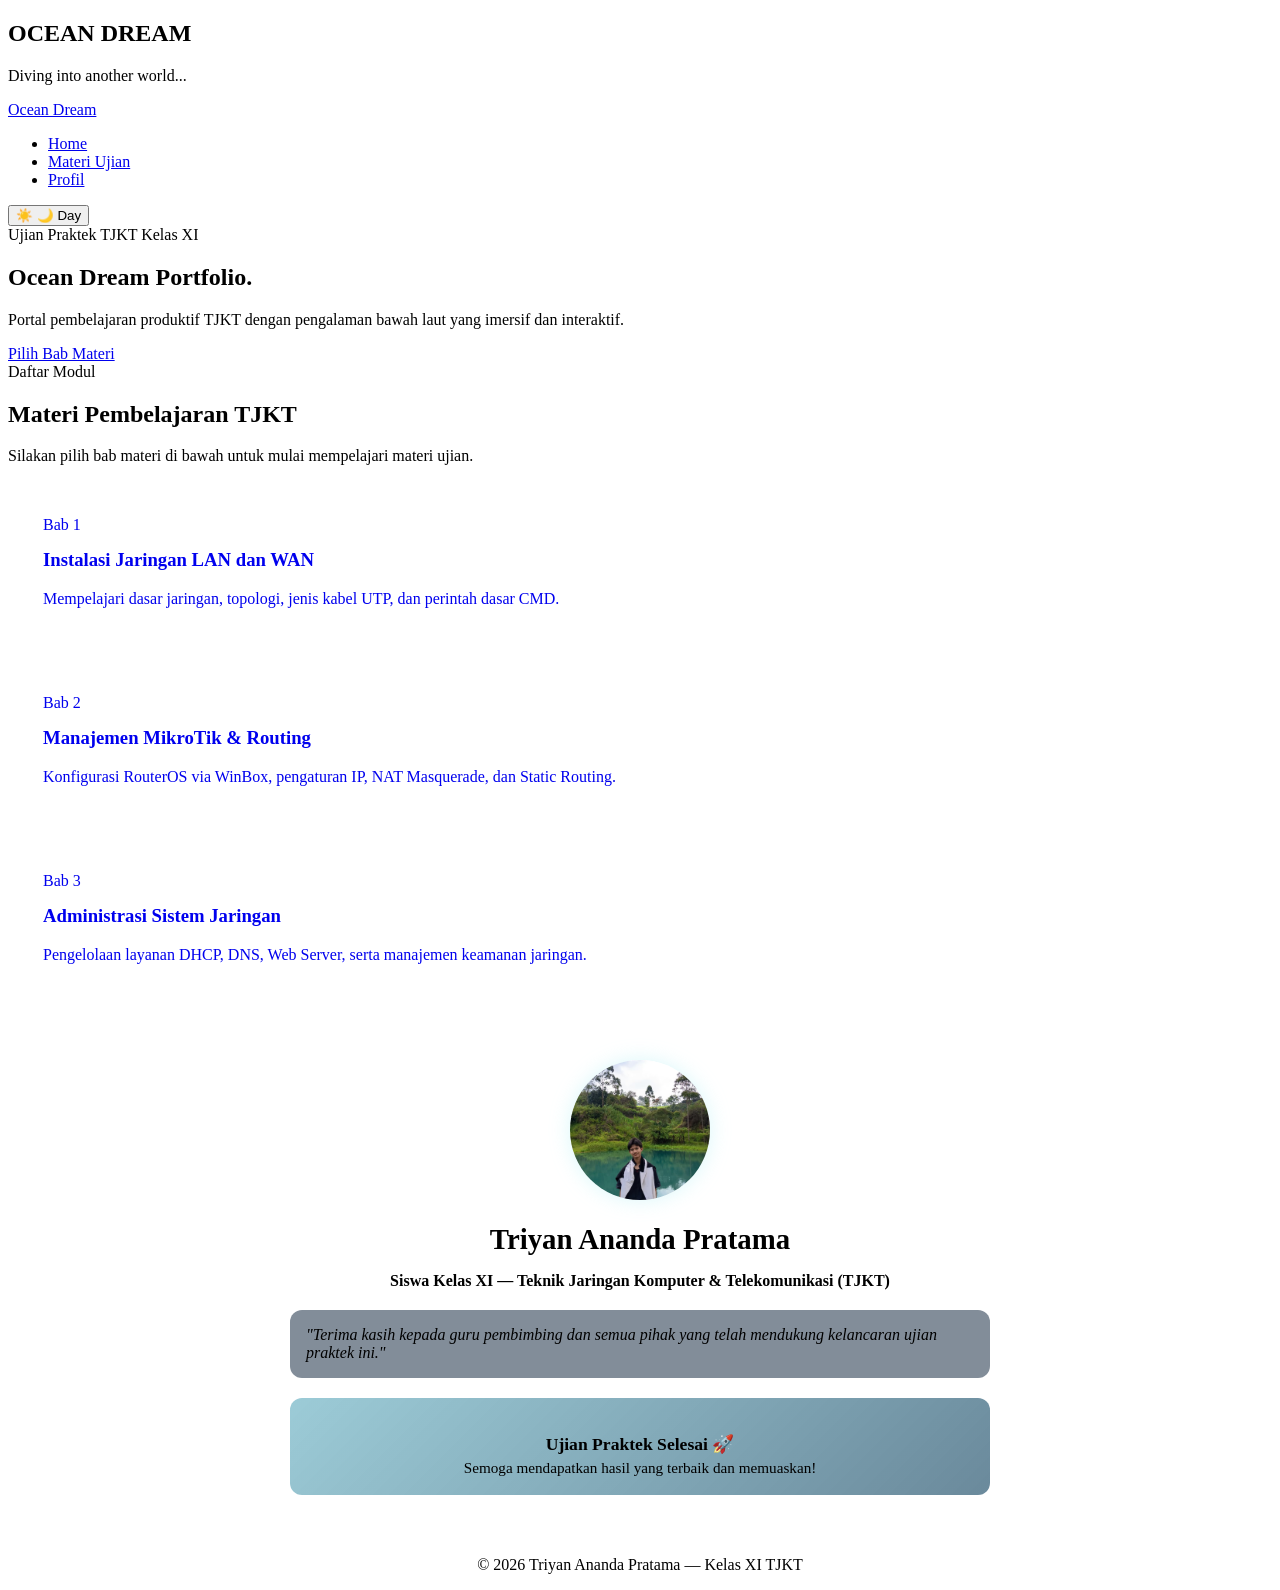
==== commit 57e1f8f4: "Refactor loading screen and section comments Removed animated loading screen and custom cursor trail" ====
--- a/index.html
+++ b/index.html
@@ -8,18 +8,11 @@
   <link rel="preconnect" href="https://fonts.gstatic.com" crossorigin />
   <link href="https://fonts.googleapis.com/css2?family=Plus+Jakarta+Sans:wght@400;500;600;700&family=Poppins:wght@500;600;700;800&display=swap" rel="stylesheet" />
   <link rel="stylesheet" href="style.css" />
-  <noscript>
-    <style>
-      #loading-screen { display: none !important; }
-      .reveal { opacity: 1 !important; transform: none !important; }
-    </style>
-  </noscript>
 </head>
 <body>
 
-  <!-- ANIMATED LOADING SCREEN -->
+  <!-- LOADING SCREEN -->
   <div id="loading-screen" aria-hidden="true">
-    <div class="loader-bubbles" id="loader-bubbles"></div>
     <div class="loader-content">
       <div class="water-ring">
         <div class="water-wave"></div>
@@ -29,14 +22,10 @@
     </div>
   </div>
 
-  <!-- CUSTOM CURSOR TRAIL CONTAINER -->
-  <div id="cursor-trail-container" aria-hidden="true"></div>
-
-  <!-- ANIMATED UNDERWATER ENVIRONMENT -->
+  <!-- OCEAN BACKGROUND ENVIRONMENT -->
   <div class="ocean-environment" aria-hidden="true">
     <div class="ocean-depth-bg"></div>
     <div class="ocean-caustics"></div>
-
     <div class="ocean-surface">
       <div class="surface-shimmer"></div>
       <div class="light-rays">
@@ -47,78 +36,23 @@
         <div class="ray ray-5"></div>
       </div>
     </div>
-
-    <!-- Parallax Far Layer -->
-    <div class="parallax-layer layer-far" data-speed="0.15">
-      <svg class="creature sea-turtle" viewBox="0 0 220 120" fill="none">
-        <path d="M55 62C55 40 90 25 130 30C160 34 178 48 182 60C172 72 145 78 110 76C80 75 55 70 55 62Z" fill="currentColor" opacity="0.45"/>
-        <path d="M178 56C192 50 208 52 214 58C210 66 195 68 180 64Z" fill="currentColor" opacity="0.5"/>
-        <path d="M135 68C125 90 100 106 82 108C92 90 105 74 118 66Z" fill="currentColor" opacity="0.55"/>
-        <path d="M75 68C62 82 44 88 32 86C44 76 55 68 65 64Z" fill="currentColor" opacity="0.4"/>
-      </svg>
-    </div>
-
-    <!-- Parallax Mid Layer -->
-    <div class="parallax-layer layer-mid" data-speed="0.3">
-      <div class="jellyfish-wrapper jf-1">
-        <svg class="creature jellyfish" viewBox="0 0 140 200" fill="none">
-          <defs>
-            <radialGradient id="jfGrad1" cx="50%" cy="35%" r="60%">
-              <stop offset="0%" stop-color="#F5FFFF" stop-opacity="0.9"/>
-              <stop offset="55%" stop-color="#A6EDF2" stop-opacity="0.55"/>
-              <stop offset="100%" stop-color="#087E9B" stop-opacity="0.25"/>
-            </radialGradient>
-          </defs>
-          <path d="M20 75C20 35 45 15 70 15C95 15 120 35 120 75C105 84 88 80 70 84C52 80 35 84 20 75Z" fill="url(#jfGrad1)" stroke="#A6EDF2" stroke-width="1.5"/>
-          <path class="tentacle t1" d="M40 80C35 115 48 145 38 185" stroke="#A6EDF2" stroke-width="2" stroke-linecap="round" opacity="0.7"/>
-          <path class="tentacle t2" d="M58 83C64 120 50 155 60 192" stroke="#F5FFFF" stroke-width="2.2" stroke-linecap="round" opacity="0.85"/>
-          <path class="tentacle t3" d="M75 83C70 125 84 155 74 195" stroke="#65C9D8" stroke-width="2" stroke-linecap="round" opacity="0.75"/>
-          <path class="tentacle t4" d="M96 80C102 115 88 145 98 182" stroke="#A6EDF2" stroke-width="1.8" stroke-linecap="round" opacity="0.65"/>
-        </svg>
-      </div>
-
-      <div class="fish-group fg-1">
-        <svg class="creature fish fish-1" viewBox="0 0 80 40" fill="none">
-          <path d="M18 20C32 6 54 8 68 20C54 32 32 34 18 20Z" fill="#65C9D8" opacity="0.85"/>
-          <path d="M20 20L4 10L8 20L4 30L20 20Z" fill="#A6EDF2" opacity="0.8"/>
-          <circle cx="56" cy="18" r="2.2" fill="#071D35"/>
-        </svg>
-      </div>
-    </div>
-
     <div id="bubbles-layer" class="bubbles-layer"></div>
     <div id="particles-layer" class="particles-layer"></div>
-
-    <div class="seabed-layer">
-      <svg class="seabed-svg" viewBox="0 0 1440 240" preserveAspectRatio="none" fill="none">
-        <path d="M0 160Q180 110 360 155T720 145T1080 160T1440 135V240H0Z" fill="#073B59" opacity="0.65"/>
-        <path class="seaweed sw-1" d="M110 240C95 190 125 150 105 95C125 140 140 185 128 240Z" fill="#087E9B"/>
-        <path d="M0 195Q240 165 480 195T960 185T1440 195V240H0Z" fill="#071D35"/>
-      </svg>
-    </div>
   </div>
 
   <!-- NAVBAR -->
   <header class="navbar" id="navbar">
     <div class="nav-container">
       <a href="#home" class="brand-logo">
-        <svg class="logo-icon" viewBox="0 0 36 36" fill="none">
-          <circle cx="18" cy="18" r="16" stroke="currentColor" stroke-width="2" opacity="0.5"/>
-          <path d="M8 20C12 14 16 24 20 18C23 13 26 19 29 17" stroke="currentColor" stroke-width="2.5" stroke-linecap="round"/>
-          <circle cx="18" cy="11" r="2.5" fill="currentColor"/>
-        </svg>
         <span>Ocean Dream</span>
       </a>
-
       <nav class="nav-menu" id="nav-menu">
         <ul class="nav-list">
           <li><a href="#home" class="nav-link active">Home</a></li>
           <li><a href="#materi" class="nav-link">Materi Ujian</a></li>
-          <li><a href="#explore" class="nav-link">Explore</a></li>
           <li><a href="#profil" class="nav-link">Profil</a></li>
         </ul>
       </nav>
-
       <div class="nav-actions">
         <button id="theme-toggle" class="theme-toggle" aria-label="Toggle Day and Night Mode">
           <span class="toggle-track">
@@ -136,15 +70,15 @@
     <!-- HERO SECTION -->
     <section id="home" class="hero-section">
       <div class="hero-container">
-        <div class="hero-badge reveal">
+        <div class="hero-badge">
           <span class="pulse-dot"></span>
           <span>Ujian Praktek TJKT Kelas XI</span>
         </div>
-        <h1 class="hero-title reveal">Ocean Dream Portfolio.</h1>
-        <p class="hero-subtitle reveal">
+        <h1 class="hero-title">Ocean Dream Portfolio.</h1>
+        <p class="hero-subtitle">
           Portal pembelajaran produktif TJKT dengan pengalaman bawah laut yang imersif dan interaktif.
         </p>
-        <div class="hero-cta-group reveal">
+        <div class="hero-cta-group">
           <a href="#materi" class="btn btn-primary">
             <span>Pilih Bab Materi</span>
           </a>
@@ -152,82 +86,48 @@
       </div>
     </section>
 
-    <!-- SECTION MATERI UJIAN (BAB 1, 2, 3) -->
+    <!-- SECTION MATERI UJIAN -->
     <section id="materi" class="section">
       <div class="container">
-        <div class="section-header reveal">
+        <div class="section-header">
           <span class="section-tag">Daftar Modul</span>
           <h2 class="section-title">Materi Pembelajaran TJKT</h2>
           <p class="section-desc">Silakan pilih bab materi di bawah untuk mulai mempelajari materi ujian.</p>
         </div>
 
         <div class="explore-grid">
-          <!-- Bab 1 -->
-          <a href="materi1.html" class="glass-card explore-card tilt-card reveal" style="text-decoration: none;">
+          <a href="materi1.html" class="glass-card explore-card" style="text-decoration: none;">
             <div class="card-body" style="padding: 35px;">
               <span class="depth-tag">Bab 1</span>
-              <h3 style="margin-top: 15px;">Instalasi Jaringan LAN dan WAN</h3>
-              <p>Mempelajari dasar jaringan, topologi, jenis kabel UTP, dan perintah dasar CMD.</p>
+              <h3 style="margin-top: 15px; color: var(--pearl-white);">Instalasi Jaringan LAN dan WAN</h3>
+              <p style="color: var(--text-muted);">Mempelajari dasar jaringan, topologi, jenis kabel UTP, dan perintah dasar CMD.</p>
             </div>
           </a>
 
-          <!-- Bab 2 -->
-          <a href="materi2.html" class="glass-card explore-card tilt-card reveal" style="text-decoration: none;">
+          <a href="materi2.html" class="glass-card explore-card" style="text-decoration: none;">
             <div class="card-body" style="padding: 35px;">
               <span class="depth-tag">Bab 2</span>
-              <h3 style="margin-top: 15px;">Manajemen MikroTik & Routing</h3>
-              <p>Konfigurasi RouterOS via WinBox, pengaturan IP, NAT Masquerade, dan Static Routing.</p>
+              <h3 style="margin-top: 15px; color: var(--pearl-white);">Manajemen MikroTik & Routing</h3>
+              <p style="color: var(--text-muted);">Konfigurasi RouterOS via WinBox, pengaturan IP, NAT Masquerade, dan Static Routing.</p>
             </div>
           </a>
 
-          <!-- Bab 3 -->
-          <a href="materi3.html" class="glass-card explore-card tilt-card reveal" style="text-decoration: none;">
+          <a href="materi3.html" class="glass-card explore-card" style="text-decoration: none;">
             <div class="card-body" style="padding: 35px;">
               <span class="depth-tag">Bab 3</span>
-              <h3 style="margin-top: 15px;">Administrasi Sistem Jaringan</h3>
-              <p>Pengelolaan layanan DHCP, DNS, Web Server, serta manajemen keamanan jaringan.</p>
+              <h3 style="margin-top: 15px; color: var(--pearl-white);">Administrasi Sistem Jaringan</h3>
+              <p style="color: var(--text-muted);">Pengelolaan layanan DHCP, DNS, Web Server, serta manajemen keamanan jaringan.</p>
             </div>
           </a>
         </div>
       </div>
     </section>
 
-    <!-- EXPLORE REALMS -->
-    <section id="explore" class="section explore-section">
-      <div class="container">
-        <div class="section-header reveal">
-          <span class="section-tag">Underwater Realms</span>
-          <h2 class="section-title">Sanctuary Visuals</h2>
-        </div>
-        <div class="explore-grid">
-          <article class="glass-card explore-card tilt-card reveal">
-            <div class="card-body">
-              <h3>Sunlit Coral Gardens</h3>
-              <p>Warm shallow reefs illuminated by shimmering caustics and vibrant marine flora.</p>
-            </div>
-          </article>
-          <article class="glass-card explore-card tilt-card reveal">
-            <div class="card-body">
-              <h3>Bioluminescent Canyons</h3>
-              <p>Twilight trenches where drifting organisms paint the midnight current in soft cyan.</p>
-            </div>
-          </article>
-          <article class="glass-card explore-card tilt-card reveal">
-            <div class="card-body">
-              <h3>Whispering Kelp Sanctuary</h3>
-              <p>Towering underwater forests swaying in rhythmic harmony with gentle pelagic tides.</p>
-            </div>
-          </article>
-        </div>
-      </div>
-    </section>
-
-    <!-- BAGIAN PROFIL PEMBUAT (FOTO PROFIL DISINI) -->
+    <!-- BAGIAN PROFIL PEMBUAT -->
     <section id="profil" class="section">
       <div class="container">
-        <div class="profile-card-wrapper reveal" style="background: var(--glass-bg); border: 1px solid var(--glass-border); border-radius: 24px; padding: 45px; text-align: center; backdrop-filter: blur(16px); max-width: 700px; margin: 0 auto;">
+        <div class="profile-card-wrapper" style="background: var(--glass-bg); border: 1px solid var(--glass-border); border-radius: 24px; padding: 45px; text-align: center; backdrop-filter: blur(16px); max-width: 700px; margin: 0 auto;">
           <div class="profile-image-container" style="width: 140px; height: 140px; margin: 0 auto 20px auto; border-radius: 50%; overflow: hidden; border: 3px solid var(--soft-cyan); box-shadow: 0 0 20px rgba(166,237,242,0.4);">
-            <!-- Pastikan file foto kamu bernama foto-profil.jpeg -->
             <img src="foto-profil.jpeg" alt="Foto Profil Pembuat" class="profile-img" style="width: 100%; height: 100%; object-fit: cover;" onerror="this.src='https://via.placeholder.com/140?text=Foto+Profil'" />
           </div>
           <h2 style="color: var(--pearl-white); font-size: 1.8rem; margin-bottom: 6px;">Triyan Ananda Pratama</h2>
@@ -244,18 +144,9 @@
     </section>
   </main>
 
-  <!-- FOOTER -->
   <footer class="footer">
-    <div class="container footer-container">
-      <div class="footer-brand">
-        <a href="#home" class="brand-logo">
-          <span>Ocean Dream</span>
-        </a>
-        <p class="footer-tagline">An Immersive Underwater Fantasy World crafted for TJKT Practical Exam.</p>
-      </div>
-    </div>
-    <div class="footer-bottom">
-      <p>&copy; 2026 Triyan Ananda Pratama — Kelas XI TJKT</p>
+    <div class="container footer-container" style="text-align: center;">
+      <p style="color: var(--text-muted);">&copy; 2026 Triyan Ananda Pratama — Kelas XI TJKT</p>
     </div>
   </footer>
 
--- a/style.css
+++ b/style.css
@@ -1,1233 +1,24 @@
-/* ==================================================
-   OCEAN DREAM — IMMERSIVE UNDERWATER FANTASY STYLES
-   ================================================== */
-
-:root {
-  /* Core Palette */
-  --deep-ocean: #073B59;
-  --ocean-blue: #087E9B;
-  --aqua: #65C9D8;
-  --sea-mist: #D7F4F1;
-  --soft-cyan: #A6EDF2;
-  --pearl-white: #F5FFFF;
-  --midnight-blue: #071D35;
-
-  /* Day Mode Theme Variables */
-  --bg-top: #38A8C2;
-  --bg-mid: #087E9B;
-  --bg-bottom: #073B59;
-  --surface-glow: rgba(245, 255, 255, 0.45);
-  --ray-color: rgba(215, 244, 241, 0.22);
-  --text-primary: #F5FFFF;
-  --text-secondary: #D7F4F1;
-  --text-muted: rgba(215, 244, 241, 0.78);
-  --glass-bg: rgba(7, 59, 89, 0.34);
-  --glass-border: rgba(166, 237, 242, 0.28);
-  --card-hover-glow: rgba(166, 237, 242, 0.35);
-  --bio-glow: drop-shadow(0 0 8px rgba(166, 237, 242, 0.3));
-  --creature-tint: #D7F4F1;
-
-  --transition-theme: 1.1s cubic-bezier(0.22, 1, 0.36, 1);
+/* EFEK KLIK / SENTUH (Riak Air / Ripple) */
+.click-ripple {
+  position: fixed;
+  width: 12px;
+  height: 12px;
+  border-radius: 50%;
+  border: 2px solid var(--soft-cyan);
+  background: rgba(166, 237, 242, 0.35);
+  transform: translate(-50%, -50%) scale(1);
+  animation: rippleEffect 0.65s cubic-bezier(0.1, 0.8, 0.3, 1) forwards;
+  pointer-events: none;
+  z-index: 99999;
 }
 
-/* Night Mode Theme Variables */
-[data-theme="night"] {
-  --bg-top: #072947;
-  --bg-mid: #071D35;
-  --bg-bottom: #04101F;
-  --surface-glow: rgba(166, 237, 242, 0.24);
-  --ray-color: rgba(101, 201, 216, 0.12);
-  --glass-bg: rgba(7, 29, 53, 0.55);
-  --glass-border: rgba(101, 201, 216, 0.32);
-  --card-hover-glow: rgba(101, 201, 216, 0.45);
-  --bio-glow: drop-shadow(0 0 18px rgba(166, 237, 242, 0.85));
-  --creature-tint: #A6EDF2;
-}
-
-/* Reset & Base */
-*,
-*::before,
-*::after {
-  margin: 0;
-  padding: 0;
-  box-sizing: border-box;
-}
-
-html {
-  scroll-behavior: smooth;
-  overflow-x: hidden;
-}
-
-body {
-  font-family: 'Plus Jakarta Sans', -apple-system, BlinkMacSystemFont, sans-serif;
-  color: var(--text-primary);
-  background-color: var(--midnight-blue);
-  line-height: 1.65;
-  overflow-x: hidden;
-  position: relative;
-}
-
-h1, h2, h3, .brand-logo {
-  font-family: 'Poppins', sans-serif;
-  letter-spacing: -0.02em;
-}
-
-.container {
-  max-width: 1200px;
-  margin: 0 auto;
-  padding: 0 24px;
-}
-
-/* ==================================================
-   8. ANIMATED LOADING SCREEN
-   ================================================== */
-#loading-screen {
-  position: fixed;
-  inset: 0;
-  z-index: 9999;
-  background: linear-gradient(180deg, #087E9B 0%, #073B59 55%, #071D35 100%);
-  display: flex;
-  align-items: center;
-  justify-content: center;
-  overflow: hidden;
-  transition: opacity 0.8s ease, visibility 0.8s ease;
-}
-
-#loading-screen.hidden {
-  opacity: 0;
-  visibility: hidden;
-  pointer-events: none;
-}
-
-.loader-content {
-  text-align: center;
-  position: relative;
-  z-index: 2;
-}
-
-.water-ring {
-  width: 84px;
-  height: 84px;
-  margin: 0 auto 24px;
-  border-radius: 50%;
-  border: 2px solid rgba(166, 237, 242, 0.35);
-  position: relative;
-  overflow: hidden;
-  box-shadow: 0 0 28px rgba(101, 201, 216, 0.35);
-}
-
-.water-ring::after {
-  content: "";
-  position: absolute;
-  inset: -2px;
-  border-radius: 50%;
-  border: 2px solid transparent;
-  border-top-color: var(--pearl-white);
-  animation: spinRing 1.4s linear infinite;
-}
-
-.water-wave {
-  position: absolute;
-  bottom: -40%;
-  left: -25%;
-  width: 150%;
-  height: 150%;
-  background: rgba(101, 201, 216, 0.45);
-  border-radius: 40%;
-  animation: waveFill 2.8s ease-in-out infinite;
-}
-
-.loader-title {
-  font-size: 1.5rem;
-  font-weight: 700;
-  letter-spacing: 0.24em;
-  color: var(--pearl-white);
-  margin-bottom: 8px;
-}
-
-.loader-subtitle {
-  font-size: 0.92rem;
-  color: var(--soft-cyan);
-  letter-spacing: 0.06em;
-  animation: pulseOpacity 1.8s ease-in-out infinite;
-}
-
-@keyframes spinRing {
-  to { transform: rotate(360deg); }
-}
-
-@keyframes waveFill {
-  0%, 100% { transform: translateY(15%) rotate(0deg); }
-  50% { transform: translateY(-10%) rotate(180deg); }
-}
-
-@keyframes pulseOpacity {
-  0%, 100% { opacity: 0.55; }
-  50% { opacity: 1; }
-}
-
-/* ==================================================
-   2. ANIMATED UNDERWATER BACKGROUND ENVIRONMENT
-   ================================================== */
-.ocean-environment {
-  position: fixed;
-  inset: 0;
-  z-index: -1;
-  pointer-events: none;
-  overflow: hidden;
-}
-
-.ocean-depth-bg {
-  position: absolute;
-  inset: 0;
-  background: linear-gradient(180deg, var(--bg-top) 0%, var(--bg-mid) 45%, var(--bg-bottom) 100%);
-  transition: background var(--transition-theme);
-}
-
-/* Water Caustics Overlay */
-.ocean-caustics {
-  position: absolute;
-  inset: -20%;
-  opacity: 0.22;
-  background-image:
-    radial-gradient(ellipse at 30% 20%, rgba(245, 255, 255, 0.35) 0%, transparent 50%),
-    radial-gradient(ellipse at 70% 30%, rgba(166, 237, 242, 0.3) 0%, transparent 45%),
-    radial-gradient(ellipse at 50% 60%, rgba(101, 201, 216, 0.2) 0%, transparent 55%);
-  animation: causticDrift 16s ease-in-out infinite alternate;
-  transition: opacity var(--transition-theme);
-}
-
-[data-theme="night"] .ocean-caustics {
-  opacity: 0.1;
-}
-
-@keyframes causticDrift {
-  0% { transform: translate3d(-3%, -2%, 0) scale(1); }
-  100% { transform: translate3d(3%, 2%, 0) scale(1.08); }
-}
-
-/* Ocean Surface & Sun/Moon Light Rays */
-.ocean-surface {
-  position: absolute;
-  top: 0;
-  left: 0;
-  right: 0;
-  height: 55vh;
-}
-
-.surface-shimmer {
-  position: absolute;
-  top: -15px;
-  left: -10%;
-  right: -10%;
-  height: 45px;
-  background: radial-gradient(ellipse at center, var(--surface-glow) 0%, transparent 72%);
-  filter: blur(8px);
-  animation: surfaceWave 7s ease-in-out infinite alternate;
-  transition: background var(--transition-theme);
-}
-
-@keyframes surfaceWave {
-  0% { transform: translateX(-2%) scaleY(0.95); }
-  100% { transform: translateX(2%) scaleY(1.1); }
-}
-
-.light-rays {
-  position: absolute;
-  inset: 0;
-  overflow: hidden;
-}
-
-.ray {
-  position: absolute;
-  top: -10%;
-  width: 140px;
-  height: 120%;
-  background: linear-gradient(180deg, var(--ray-color) 0%, transparent 85%);
-  transform-origin: top center;
-  filter: blur(12px);
-  transition: background var(--transition-theme);
-}
-
-.ray-1 { left: 10%; transform: rotate(16deg); animation: raySway 9s ease-in-out infinite alternate; }
-.ray-2 { left: 28%; width: 190px; transform: rotate(10deg); animation: raySway 12s ease-in-out infinite alternate-reverse; }
-.ray-3 { left: 50%; width: 120px; transform: rotate(-4deg); animation: raySway 10s ease-in-out infinite alternate; }
-.ray-4 { left: 70%; width: 180px; transform: rotate(-14deg); animation: raySway 13s ease-in-out infinite alternate-reverse; }
-.ray-5 { left: 86%; width: 110px; transform: rotate(-20deg); animation: raySway 8s ease-in-out infinite alternate; }
-
-@keyframes raySway {
-  0% { opacity: 0.45; transform: skewX(-4deg) scaleX(0.92); }
-  100% { opacity: 0.9; transform: skewX(4deg) scaleX(1.08); }
-}
-
-/* ==================================================
-   3. UNDERWATER CREATURES & PARALLAX LAYERS
-   ================================================== */
-.parallax-layer {
-  position: absolute;
-  inset: 0;
-  will-change: transform;
-}
-
-.layer-far {
-  filter: blur(1.5px);
-  opacity: 0.65;
-}
-
-.sea-turtle {
-  position: absolute;
-  top: 24%;
-  left: -240px;
-  width: 190px;
-  color: var(--creature-tint);
-  animation: swimTurtle 44s linear infinite;
-}
-
-@keyframes swimTurtle {
-  0% { transform: translate3d(0, 0, 0) rotate(2deg); }
-  50% { transform: translate3d(calc(50vw + 120px), -25px, 0) rotate(-2deg); }
-  100% { transform: translate3d(calc(100vw + 300px), 10px, 0) rotate(2deg); }
-}
-
-/* Jellyfish */
-.jellyfish-wrapper {
-  position: absolute;
-  filter: var(--bio-glow);
-  transition: filter var(--transition-theme);
-}
-
-.jf-1 {
-  top: 18%;
-  right: 12%;
-  width: 110px;
-  animation: floatJelly1 8s ease-in-out infinite;
-}
-
-.jf-2 {
-  top: 52%;
-  left: 8%;
-  width: 82px;
-  opacity: 0.82;
-  animation: floatJelly2 10.5s ease-in-out infinite;
-}
-
-.jellyfish .tentacle {
-  transform-origin: top center;
-  animation: tentacleWave 4s ease-in-out infinite alternate;
-}
-
-.jellyfish .t2 { animation-delay: 0.6s; }
-.jellyfish .t3 { animation-delay: 1.2s; }
-.jellyfish .t4 { animation-delay: 1.8s; }
-
-@keyframes floatJelly1 {
-  0%, 100% { transform: translate3d(0, 0, 0) rotate(-3deg); }
-  50% { transform: translate3d(-14px, -28px, 0) rotate(3deg); }
-}
-
-@keyframes floatJelly2 {
-  0%, 100% { transform: translate3d(0, 0, 0) rotate(2deg); }
-  50% { transform: translate3d(16px, -24px, 0) rotate(-4deg); }
-}
-
-@keyframes tentacleWave {
-  0% { transform: skewX(-5deg); }
-  100% { transform: skewX(5deg); }
-}
-
-/* Swimming Fish */
-.fish-group {
-  position: absolute;
-  top: 34%;
-  left: -150px;
-  animation: swimFishAcross 26s linear infinite;
-}
-
-.fish-1 { width: 58px; display: block; }
-.fish-2 { width: 42px; margin-left: 34px; margin-top: 8px; display: block; }
-
-@keyframes swimFishAcross {
-  0% { transform: translate3d(0, 0, 0); }
-  25% { transform: translate3d(30vw, -18px, 0); }
-  50% { transform: translate3d(60vw, 12px, 0); }
-  75% { transform: translate3d(90vw, -12px, 0); }
-  100% { transform: translate3d(calc(100vw + 220px), 5px, 0); }
-}
-
-/* Seabed Coral & Seaweed */
-.seabed-layer {
-  position: absolute;
-  bottom: 0;
-  left: 0;
-  right: 0;
-  height: 190px;
-  z-index: 1;
-}
-
-.seabed-svg {
-  width: 100%;
-  height: 100%;
-}
-
-.seaweed {
-  transform-origin: bottom center;
-  animation: swaySeaweed 6s ease-in-out infinite alternate;
-}
-
-.sw-2 { animation-duration: 7.5s; animation-delay: 1s; }
-.sw-3 { animation-duration: 5.5s; animation-delay: 0.5s; }
-
-@keyframes swaySeaweed {
-  0% { transform: skewX(-4deg); }
-  100% { transform: skewX(4deg); }
-}
-
-.coral-glow {
-  transition: filter var(--transition-theme);
-}
-
-[data-theme="night"] .coral-glow,
-[data-theme="night"] .starfish {
-  filter: drop-shadow(0 0 12px rgba(101, 201, 216, 0.85));
-}
-
-/* ==================================================
-   2B & 4. RISING BUBBLES & LUMINOUS PARTICLES
-   ================================================== */
-.bubbles-layer,
-.particles-layer {
-  position: absolute;
-  inset: 0;
-  overflow: hidden;
-}
-
-.ocean-bubble {
-  position: absolute;
-  bottom: -40px;
-  border-radius: 50%;
-  background: radial-gradient(circle at 30% 30%, rgba(245, 255, 255, 0.8), rgba(166, 237, 242, 0.15) 65%, transparent 100%);
-  border: 1px solid rgba(245, 255, 255, 0.35);
-  animation: riseBubble var(--duration) ease-in infinite;
-  will-change: transform, opacity;
-}
-
-@keyframes riseBubble {
+@keyframes rippleEffect {
   0% {
-    transform: translate3d(0, 0, 0) scale(0.8);
-    opacity: 0;
-  }
-  15% {
-    opacity: var(--max-opacity);
-  }
-  85% {
-    opacity: var(--max-opacity);
+    transform: translate(-50%, -50%) scale(0.5);
+    opacity: 1;
   }
   100% {
-    transform: translate3d(var(--drift), -110vh, 0) scale(1.15);
+    transform: translate(-50%, -50%) scale(6.5);
     opacity: 0;
   }
 }
-
-.luminous-particle {
-  position: absolute;
-  border-radius: 50%;
-  background: var(--pearl-white);
-  box-shadow: 0 0 10px var(--soft-cyan);
-  animation: twinkleFloat var(--duration) ease-in-out infinite alternate;
-  transition: opacity var(--transition-theme);
-}
-
-[data-theme="night"] .luminous-particle {
-  box-shadow: 0 0 14px var(--soft-cyan), 0 0 24px var(--aqua);
-}
-
-@keyframes twinkleFloat {
-  0% {
-    opacity: 0.15;
-    transform: translate3d(0, 0, 0) scale(0.7);
-  }
-  100% {
-    opacity: 0.95;
-    transform: translate3d(var(--drift-x), var(--drift-y), 0) scale(1.2);
-  }
-}
-
-/* ==================================================
-   6. INTERACTIVE CURSOR TRAIL (Desktop)
-   ================================================== */
-#cursor-trail-container {
-  position: fixed;
-  inset: 0;
-  pointer-events: none;
-  z-index: 9990;
-}
-
-.cursor-bubble {
-  position: fixed;
-  border-radius: 50%;
-  pointer-events: none;
-  background: radial-gradient(circle at 35% 35%, #F5FFFF, rgba(166, 237, 242, 0.25));
-  box-shadow: 0 0 10px rgba(166, 237, 242, 0.65);
-  transform: translate(-50%, -50%);
-  animation: fadeTrail 0.9s ease-out forwards;
-}
-
-@keyframes fadeTrail {
-  0% {
-    opacity: 0.85;
-    transform: translate(-50%, -50%) scale(1);
-  }
-  100% {
-    opacity: 0;
-    transform: translate(-50%, calc(-50% - 26px)) scale(0.2);
-  }
-}
-
-/* ==================================================
-   9. NAVBAR & GLASSMORPHISM
-   ================================================== */
-.navbar {
-  position: fixed;
-  top: 0;
-  left: 0;
-  right: 0;
-  z-index: 1000;
-  padding: 20px 0;
-  transition: background 0.4s ease, padding 0.4s ease, backdrop-filter 0.4s ease, border-color 0.4s ease;
-  border-bottom: 1px solid transparent;
-}
-
-.navbar.scrolled {
-  padding: 13px 0;
-  background: var(--glass-bg);
-  backdrop-filter: blur(18px);
-  -webkit-backdrop-filter: blur(18px);
-  border-bottom: 1px solid var(--glass-border);
-  box-shadow: 0 10px 30px rgba(7, 29, 53, 0.25);
-}
-
-.nav-container {
-  max-width: 1200px;
-  margin: 0 auto;
-  padding: 0 24px;
-  display: flex;
-  align-items: center;
-  justify-content: space-between;
-}
-
-.brand-logo {
-  display: flex;
-  align-items: center;
-  gap: 10px;
-  text-decoration: none;
-  color: var(--pearl-white);
-  font-size: 1.25rem;
-  font-weight: 700;
-}
-
-.logo-icon {
-  width: 30px;
-  height: 30px;
-  color: var(--soft-cyan);
-}
-
-.nav-list {
-  display: flex;
-  list-style: none;
-  gap: 34px;
-}
-
-.nav-link {
-  position: relative;
-  text-decoration: none;
-  color: var(--text-secondary);
-  font-size: 0.95rem;
-  font-weight: 500;
-  padding: 4px 0;
-  transition: color 0.3s ease;
-}
-
-.nav-link::after {
-  content: "";
-  position: absolute;
-  bottom: 0;
-  left: 0;
-  width: 0%;
-  height: 2px;
-  background: linear-gradient(90deg, var(--soft-cyan), var(--pearl-white));
-  border-radius: 2px;
-  transition: width 0.35s cubic-bezier(0.22, 1, 0.36, 1);
-}
-
-.nav-link:hover,
-.nav-link.active {
-  color: var(--pearl-white);
-}
-
-.nav-link:hover::after,
-.nav-link.active::after {
-  width: 100%;
-}
-
-.nav-actions {
-  display: flex;
-  align-items: center;
-  gap: 16px;
-}
-
-/* 7. DAY / NIGHT TOGGLE BUTTON */
-.theme-toggle {
-  display: inline-flex;
-  align-items: center;
-  gap: 10px;
-  background: rgba(7, 29, 53, 0.45);
-  border: 1px solid var(--glass-border);
-  border-radius: 999px;
-  padding: 5px 12px 5px 6px;
-  color: var(--pearl-white);
-  cursor: pointer;
-  backdrop-filter: blur(10px);
-  transition: all 0.35s ease;
-}
-
-.theme-toggle:hover {
-  border-color: var(--soft-cyan);
-  box-shadow: 0 0 18px rgba(166, 237, 242, 0.3);
-}
-
-.toggle-track {
-  position: relative;
-  width: 50px;
-  height: 26px;
-  background: rgba(8, 126, 155, 0.45);
-  border-radius: 999px;
-  display: flex;
-  align-items: center;
-  justify-content: space-between;
-  padding: 0 6px;
-}
-
-.toggle-icon {
-  width: 14px;
-  height: 14px;
-  display: flex;
-  color: var(--pearl-white);
-  z-index: 1;
-}
-
-.toggle-thumb {
-  position: absolute;
-  top: 3px;
-  left: 3px;
-  width: 20px;
-  height: 20px;
-  border-radius: 50%;
-  background: var(--pearl-white);
-  box-shadow: 0 2px 8px rgba(7, 29, 53, 0.4);
-  transition: transform 0.4s cubic-bezier(0.34, 1.56, 0.64, 1);
-}
-
-[data-theme="night"] .toggle-thumb {
-  transform: translateX(24px);
-  background: var(--soft-cyan);
-}
-
-.toggle-label {
-  font-size: 0.82rem;
-  font-weight: 600;
-  letter-spacing: 0.03em;
-  min-width: 36px;
-  text-align: left;
-}
-
-.mobile-menu-btn {
-  display: none;
-  flex-direction: column;
-  gap: 5px;
-  background: none;
-  border: none;
-  cursor: pointer;
-  padding: 4px;
-}
-
-.mobile-menu-btn span {
-  width: 24px;
-  height: 2px;
-  background: var(--pearl-white);
-  border-radius: 2px;
-  transition: 0.3s ease;
-}
-
-/* ==================================================
-   HERO SECTION
-   ================================================== */
-.hero-section {
-  min-height: 100vh;
-  display: flex;
-  flex-direction: column;
-  align-items: center;
-  justify-content: center;
-  text-align: center;
-  padding: 120px 24px 80px;
-  position: relative;
-}
-
-.hero-container {
-  max-width: 820px;
-  margin: 0 auto;
-}
-
-.hero-badge {
-  display: inline-flex;
-  align-items: center;
-  gap: 8px;
-  padding: 8px 18px;
-  border-radius: 999px;
-  background: var(--glass-bg);
-  border: 1px solid var(--glass-border);
-  backdrop-filter: blur(12px);
-  font-size: 0.84rem;
-  font-weight: 600;
-  letter-spacing: 0.08em;
-  text-transform: uppercase;
-  color: var(--soft-cyan);
-  margin-bottom: 24px;
-}
-
-.pulse-dot {
-  width: 8px;
-  height: 8px;
-  border-radius: 50%;
-  background: var(--soft-cyan);
-  box-shadow: 0 0 10px var(--soft-cyan);
-  animation: pulseOpacity 2s infinite;
-}
-
-.hero-title {
-  font-size: clamp(2.6rem, 6vw, 4.75rem);
-  font-weight: 800;
-  line-height: 1.1;
-  margin-bottom: 22px;
-  background: linear-gradient(180deg, #F5FFFF 20%, #A6EDF2 100%);
-  -webkit-background-clip: text;
-  -webkit-text-fill-color: transparent;
-  filter: drop-shadow(0 8px 24px rgba(7, 29, 53, 0.35));
-}
-
-.hero-subtitle {
-  font-size: clamp(1.05rem, 2vw, 1.25rem);
-  color: var(--text-secondary);
-  max-width: 620px;
-  margin: 0 auto 38px;
-  font-weight: 400;
-}
-
-.hero-cta-group {
-  display: flex;
-  align-items: center;
-  justify-content: center;
-  gap: 16px;
-  flex-wrap: wrap;
-}
-
-/* 10. BUTTONS & MICRO-INTERACTIONS */
-.btn {
-  display: inline-flex;
-  align-items: center;
-  gap: 10px;
-  padding: 15px 30px;
-  border-radius: 999px;
-  font-size: 0.96rem;
-  font-weight: 600;
-  text-decoration: none;
-  transition: transform 0.35s cubic-bezier(0.22, 1, 0.36, 1), box-shadow 0.35s ease, background 0.35s ease;
-}
-
-.btn svg {
-  width: 18px;
-  height: 18px;
-  transition: transform 0.3s ease;
-}
-
-.btn:hover {
-  transform: translateY(-4px);
-}
-
-.btn:hover svg {
-  transform: translateX(4px);
-}
-
-.btn-primary {
-  background: linear-gradient(135deg, var(--aqua) 0%, var(--ocean-blue) 100%);
-  color: var(--pearl-white);
-  border: 1px solid rgba(245, 255, 255, 0.35);
-  box-shadow: 0 10px 28px rgba(8, 126, 155, 0.45);
-}
-
-.btn-primary:hover {
-  box-shadow: 0 14px 36px rgba(166, 237, 242, 0.5);
-}
-
-.btn-secondary {
-  background: var(--glass-bg);
-  color: var(--pearl-white);
-  border: 1px solid var(--glass-border);
-  backdrop-filter: blur(12px);
-}
-
-.btn-secondary:hover {
-  background: rgba(166, 237, 242, 0.16);
-  border-color: var(--soft-cyan);
-  box-shadow: 0 10px 28px rgba(166, 237, 242, 0.25);
-}
-
-/* Scroll Indicator */
-.scroll-indicator {
-  position: absolute;
-  bottom: 28px;
-  display: flex;
-  flex-direction: column;
-  align-items: center;
-  gap: 8px;
-  text-decoration: none;
-  color: var(--text-secondary);
-  opacity: 0.85;
-  transition: opacity 0.3s ease;
-}
-
-.scroll-indicator:hover {
-  opacity: 1;
-}
-
-.scroll-text {
-  font-size: 0.76rem;
-  letter-spacing: 0.14em;
-  text-transform: uppercase;
-}
-
-.scroll-mouse {
-  width: 24px;
-  height: 38px;
-  border: 2px solid var(--soft-cyan);
-  border-radius: 14px;
-  display: flex;
-  justify-content: center;
-  padding-top: 6px;
-}
-
-.scroll-wheel {
-  width: 4px;
-  height: 8px;
-  border-radius: 2px;
-  background: var(--pearl-white);
-  animation: scrollWheel 1.8s ease-in-out infinite;
-}
-
-@keyframes scrollWheel {
-  0% { transform: translateY(0); opacity: 1; }
-  100% { transform: translateY(12px); opacity: 0; }
-}
-
-/* ==================================================
-   SECTIONS & GLASS CARDS
-   ================================================== */
-.section {
-  padding: 110px 0;
-  position: relative;
-}
-
-.section-header {
-  text-align: center;
-  max-width: 650px;
-  margin: 0 auto 60px;
-}
-
-.section-tag {
-  display: inline-block;
-  font-size: 0.8rem;
-  font-weight: 700;
-  letter-spacing: 0.14em;
-  text-transform: uppercase;
-  color: var(--soft-cyan);
-  margin-bottom: 12px;
-}
-
-.section-title {
-  font-size: clamp(1.9rem, 3.8vw, 2.75rem);
-  font-weight: 700;
-  color: var(--pearl-white);
-  margin-bottom: 16px;
-}
-
-.section-desc {
-  color: var(--text-muted);
-  font-size: 1.05rem;
-}
-
-/* Glass Card with Light Reflection */
-.glass-card {
-  position: relative;
-  background: var(--glass-bg);
-  border: 1px solid var(--glass-border);
-  border-radius: 22px;
-  backdrop-filter: blur(16px);
-  -webkit-backdrop-filter: blur(16px);
-  overflow: hidden;
-  transition: transform 0.35s cubic-bezier(0.22, 1, 0.36, 1), box-shadow 0.4s ease, border-color 0.4s ease;
-  transform-style: preserve-3d;
-}
-
-.glass-card::before {
-  content: "";
-  position: absolute;
-  inset: 0;
-  background: radial-gradient(
-    450px circle at var(--mouse-x, 50%) var(--mouse-y, 50%),
-    rgba(245, 255, 255, 0.16),
-    transparent 45%
-  );
-  opacity: 0;
-  transition: opacity 0.4s ease;
-  pointer-events: none;
-  z-index: 2;
-}
-
-.glass-card:hover::before {
-  opacity: 1;
-}
-
-.glass-card:hover {
-  border-color: var(--soft-cyan);
-  box-shadow: 0 20px 45px rgba(7, 29, 53, 0.4), 0 0 24px var(--card-hover-glow);
-}
-
-/* EXPLORE GRID */
-.explore-grid {
-  display: grid;
-  grid-template-columns: repeat(auto-fit, minmax(310px, 1fr));
-  gap: 28px;
-}
-
-.card-visual {
-  position: relative;
-  height: 220px;
-  overflow: hidden;
-}
-
-.scene-svg {
-  width: 100%;
-  height: 100%;
-  object-fit: cover;
-  transition: transform 0.65s cubic-bezier(0.22, 1, 0.36, 1);
-}
-
-.explore-card:hover .scene-svg {
-  transform: scale(1.08);
-}
-
-.depth-tag {
-  position: absolute;
-  top: 14px;
-  right: 14px;
-  padding: 5px 12px;
-  border-radius: 999px;
-  background: rgba(7, 29, 53, 0.65);
-  border: 1px solid rgba(166, 237, 242, 0.35);
-  font-size: 0.76rem;
-  font-weight: 600;
-  color: var(--soft-cyan);
-  backdrop-filter: blur(8px);
-}
-
-.card-body {
-  padding: 26px;
-}
-
-.card-body h3 {
-  font-size: 1.3rem;
-  margin-bottom: 10px;
-  color: var(--pearl-white);
-}
-
-.card-body p {
-  font-size: 0.95rem;
-  color: var(--text-muted);
-}
-
-/* CREATURES GRID */
-.creatures-grid {
-  display: grid;
-  grid-template-columns: repeat(auto-fit, minmax(250px, 1fr));
-  gap: 24px;
-}
-
-.creature-card {
-  padding: 32px 26px;
-  text-align: center;
-}
-
-.creature-emblem {
-  width: 96px;
-  height: 96px;
-  margin: 0 auto 20px;
-  border-radius: 50%;
-  background: rgba(8, 126, 155, 0.25);
-  border: 1px solid rgba(166, 237, 242, 0.35);
-  display: flex;
-  align-items: center;
-  justify-content: center;
-  transition: transform 0.45s ease, box-shadow 0.45s ease;
-}
-
-.creature-emblem svg {
-  width: 68px;
-  height: 68px;
-  filter: var(--bio-glow);
-}
-
-.creature-card:hover .creature-emblem {
-  transform: translateY(-6px) scale(1.06);
-  box-shadow: 0 0 26px rgba(166, 237, 242, 0.4);
-}
-
-.creature-card h3 {
-  font-size: 1.2rem;
-  margin-bottom: 4px;
-}
-
-.creature-latin {
-  display: block;
-  font-size: 0.82rem;
-  font-style: italic;
-  color: var(--soft-cyan);
-  margin-bottom: 14px;
-}
-
-.creature-card p {
-  font-size: 0.92rem;
-  color: var(--text-muted);
-}
-
-/* DISCOVER EDITORIAL SECTION */
-.discover-layout {
-  display: grid;
-  grid-template-columns: 1fr 1.1fr;
-  gap: 56px;
-  align-items: center;
-}
-
-.editorial-frame {
-  position: relative;
-  border-radius: 26px;
-  overflow: hidden;
-  border: 1px solid var(--glass-border);
-  box-shadow: 0 25px 55px rgba(7, 29, 53, 0.45);
-}
-
-.editorial-svg {
-  width: 100%;
-  height: auto;
-  display: block;
-  transition: transform 0.6s ease;
-}
-
-.editorial-frame:hover .editorial-svg {
-  transform: scale(1.04);
-}
-
-.frame-caption {
-  position: absolute;
-  bottom: 20px;
-  left: 20px;
-  right: 20px;
-  padding: 16px 20px;
-  border-radius: 16px;
-  background: rgba(7, 29, 53, 0.72);
-  backdrop-filter: blur(14px);
-  border: 1px solid rgba(166, 237, 242, 0.25);
-  display: flex;
-  flex-direction: column;
-  gap: 2px;
-}
-
-.frame-caption span {
-  font-size: 0.78rem;
-  color: var(--soft-cyan);
-  text-transform: uppercase;
-  letter-spacing: 0.1em;
-}
-
-.frame-caption strong {
-  font-size: 1rem;
-  color: var(--pearl-white);
-}
-
-.editorial-lead {
-  font-size: 1.2rem;
-  font-weight: 500;
-  color: var(--sea-mist);
-  margin-bottom: 18px;
-}
-
-.editorial-text {
-  color: var(--text-muted);
-  margin-bottom: 32px;
-}
-
-.discover-stats {
-  display: flex;
-  gap: 40px;
-  padding-top: 24px;
-  border-top: 1px solid var(--glass-border);
-}
-
-.stat-number {
-  display: block;
-  font-family: 'Poppins', sans-serif;
-  font-size: 1.85rem;
-  font-weight: 700;
-  color: var(--soft-cyan);
-}
-
-.stat-label {
-  font-size: 0.85rem;
-  color: var(--text-muted);
-}
-
-/* ==================================================
-   FOOTER
-   ================================================== */
-.footer {
-  position: relative;
-  background: linear-gradient(180deg, rgba(7, 59, 89, 0.5) 0%, #071D35 100%);
-  border-top: 1px solid var(--glass-border);
-  padding: 70px 0 32px;
-  overflow: hidden;
-  backdrop-filter: blur(14px);
-}
-
-.footer-bubbles {
-  position: absolute;
-  inset: 0;
-  pointer-events: none;
-}
-
-.footer-container {
-  position: relative;
-  z-index: 2;
-  display: flex;
-  justify-content: space-between;
-  align-items: flex-start;
-  flex-wrap: wrap;
-  gap: 32px;
-  padding-bottom: 42px;
-  border-bottom: 1px solid rgba(166, 237, 242, 0.16);
-}
-
-.footer-tagline {
-  margin-top: 14px;
-  max-width: 340px;
-  font-size: 0.92rem;
-  color: var(--text-muted);
-}
-
-.footer-links {
-  list-style: none;
-  display: flex;
-  gap: 28px;
-  flex-wrap: wrap;
-}
-
-.footer-links a {
-  text-decoration: none;
-  color: var(--text-secondary);
-  font-size: 0.92rem;
-  transition: color 0.3s ease;
-}
-
-.footer-links a:hover {
-  color: var(--soft-cyan);
-}
-
-.footer-bottom {
-  position: relative;
-  z-index: 2;
-  text-align: center;
-  padding-top: 26px;
-  font-size: 0.85rem;
-  color: var(--text-muted);
-}
-
-/* ==================================================
-   SCROLL REVEAL ANIMATION
-   ================================================== */
-.reveal {
-  opacity: 0;
-  transform: translateY(28px);
-  transition: opacity 0.85s cubic-bezier(0.22, 1, 0.36, 1), transform 0.85s cubic-bezier(0.22, 1, 0.36, 1);
-}
-
-.reveal.visible {
-  opacity: 1;
-  transform: translateY(0);
-}
-
-/* ==================================================
-   RESPONSIVE DESIGN & ACCESSIBILITY
-   ================================================== */
-@media (max-width: 900px) {
-  .discover-layout {
-    grid-template-columns: 1fr;
-    gap: 36px;
-  }
-}
-
-@media (max-width: 768px) {
-  .mobile-menu-btn {
-    display: flex;
-  }
-
-  .nav-menu {
-    position: fixed;
-    top: 72px;
-    left: 16px;
-    right: 16px;
-    background: rgba(7, 29, 53, 0.92);
-    backdrop-filter: blur(20px);
-    border: 1px solid var(--glass-border);
-    border-radius: 18px;
-    padding: 24px;
-    opacity: 0;
-    visibility: hidden;
-    transform: translateY(-12px);
-    transition: all 0.35s ease;
-  }
-
-  .nav-menu.open {
-    opacity: 1;
-    visibility: visible;
-    transform: translateY(0);
-  }
-
-  .nav-list {
-    flex-direction: column;
-    gap: 18px;
-    text-align: center;
-  }
-
-  .jf-2 {
-    display: none;
-  }
-}
-
-/* Respect Reduced Motion Preferences */
-@media (prefers-reduced-motion: reduce) {
-  *,
-  *::before,
-  *::after {
-    animation-duration: 0.01ms !important;
-    animation-iteration-count: 1 !important;
-    transition-duration: 0.01ms !important;
-    scroll-behavior: auto !important;
-  }
-}
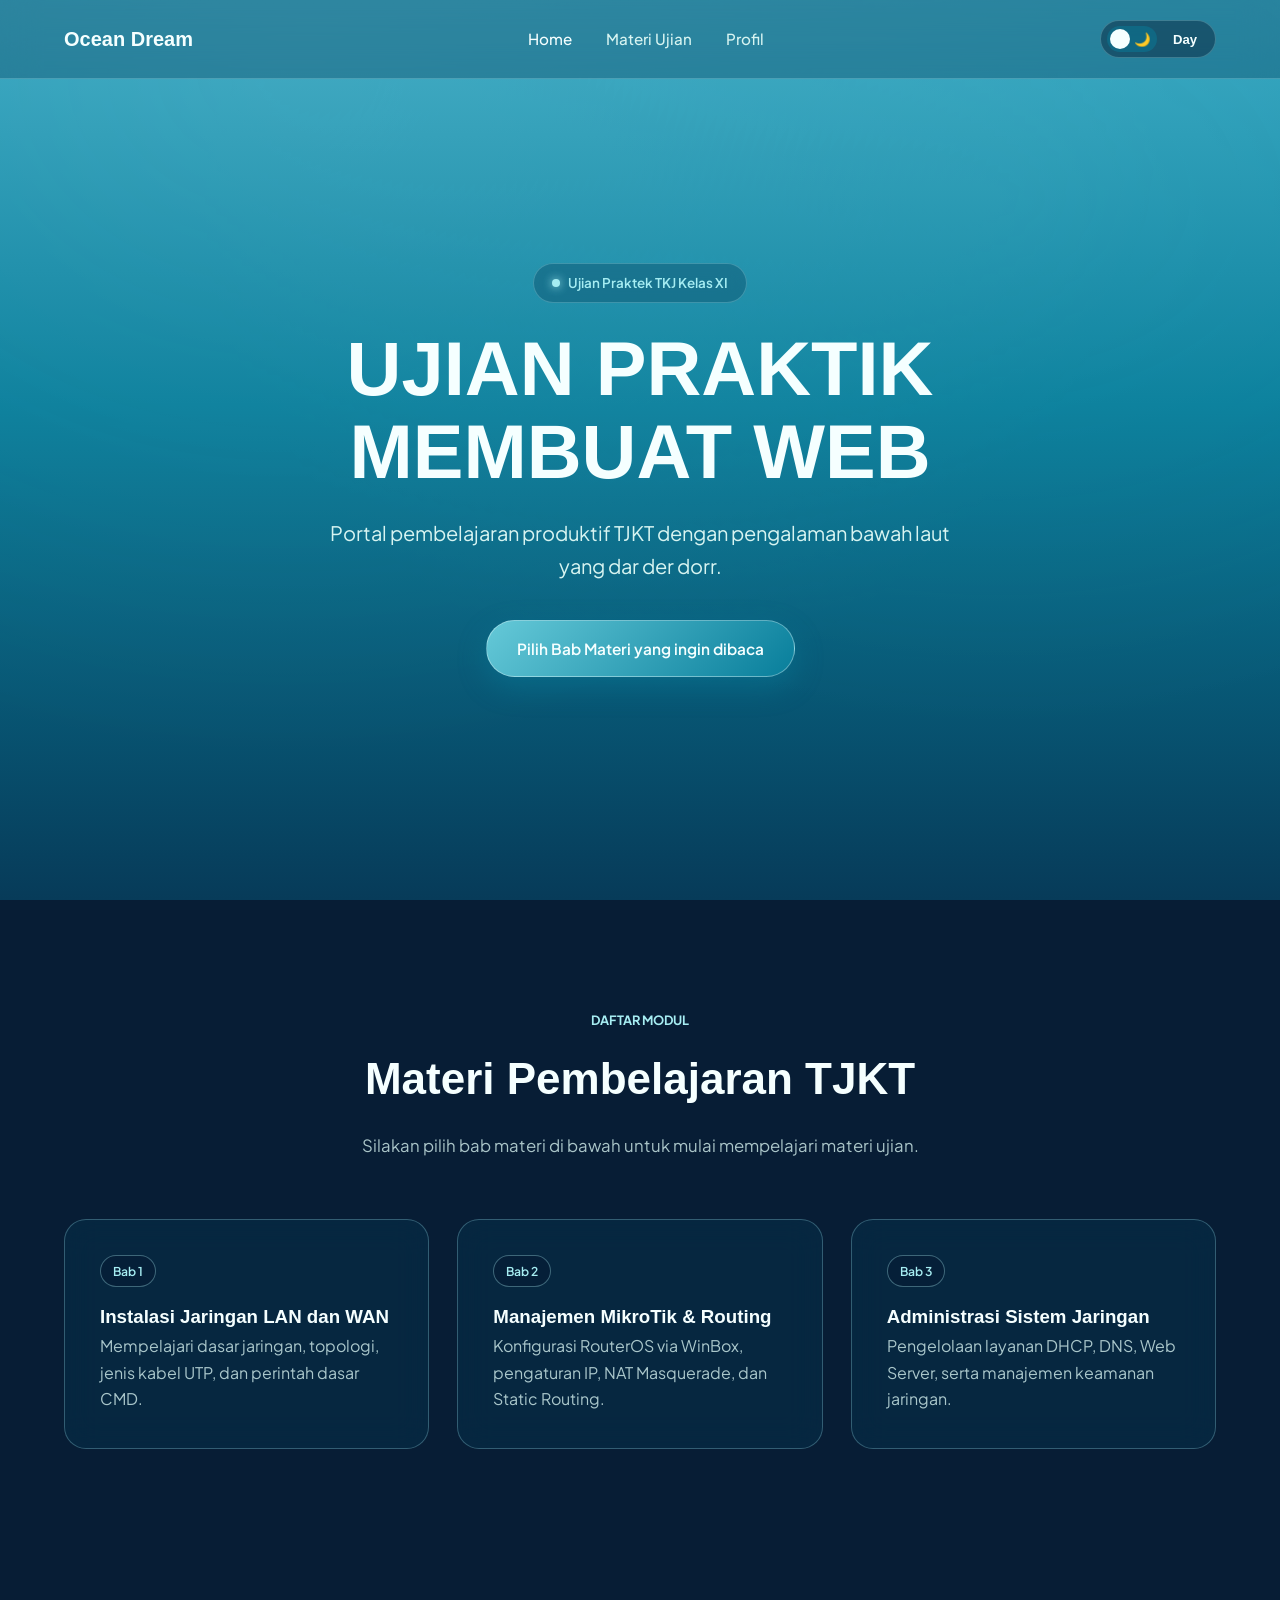
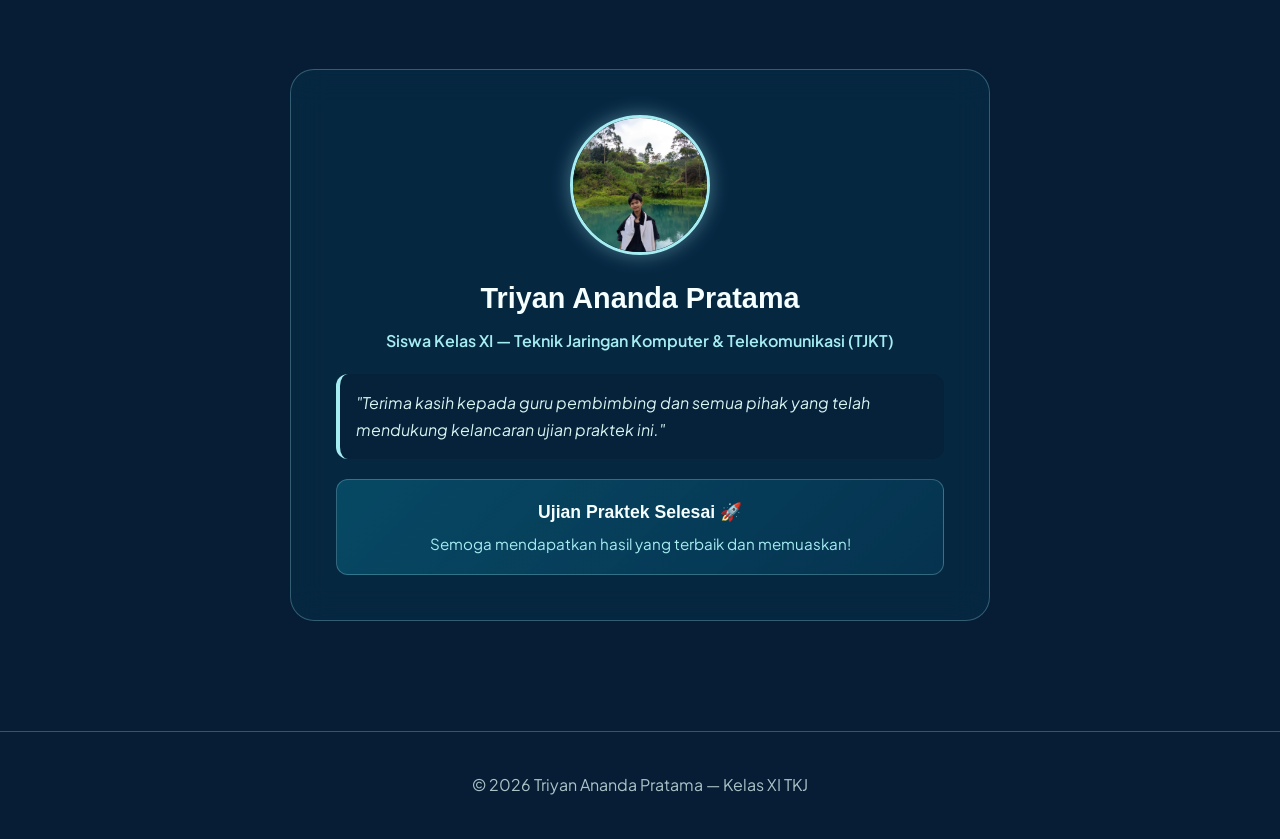
==== commit a87fa853: "Update hero section and footer content" ====
--- a/index.html
+++ b/index.html
@@ -72,15 +72,15 @@
       <div class="hero-container">
         <div class="hero-badge">
           <span class="pulse-dot"></span>
-          <span>Ujian Praktek TJKT Kelas XI</span>
+          <span>Ujian Praktek TKJ Kelas XI</span>
         </div>
-        <h1 class="hero-title">Ocean Dream Portfolio.</h1>
+        <h1 class="hero-title">UJIAN PRAKTIK MEMBUAT WEB</h1>
         <p class="hero-subtitle">
-          Portal pembelajaran produktif TJKT dengan pengalaman bawah laut yang imersif dan interaktif.
+          Portal pembelajaran produktif TJKT dengan pengalaman bawah laut yang dar der dorr.
         </p>
         <div class="hero-cta-group">
           <a href="#materi" class="btn btn-primary">
-            <span>Pilih Bab Materi</span>
+            <span>Pilih Bab Materi yang ingin dibaca</span>
           </a>
         </div>
       </div>
@@ -146,7 +146,7 @@
 
   <footer class="footer">
     <div class="container footer-container" style="text-align: center;">
-      <p style="color: var(--text-muted);">&copy; 2026 Triyan Ananda Pratama — Kelas XI TJKT</p>
+      <p style="color: var(--text-muted);">&copy; 2026 Triyan Ananda Pratama — Kelas XI TKJ</p>
     </div>
   </footer>
 
--- a/style.css
+++ b/style.css
@@ -1,4 +1,446 @@
-/* EFEK KLIK / SENTUH (Riak Air / Ripple) */
+/* ==================================================
+   OCEAN DREAM — STYLES & LAYOUT
+   ================================================== */
+
+:root {
+  --deep-ocean: #073B59;
+  --ocean-blue: #087E9B;
+  --aqua: #65C9D8;
+  --sea-mist: #D7F4F1;
+  --soft-cyan: #A6EDF2;
+  --pearl-white: #F5FFFF;
+  --midnight-blue: #071D35;
+
+  --bg-top: #38A8C2;
+  --bg-mid: #087E9B;
+  --bg-bottom: #073B59;
+  --surface-glow: rgba(245, 255, 255, 0.45);
+  --ray-color: rgba(215, 244, 241, 0.22);
+  --text-primary: #F5FFFF;
+  --text-secondary: #D7F4F1;
+  --text-muted: rgba(215, 244, 241, 0.78);
+  --glass-bg: rgba(7, 59, 89, 0.34);
+  --glass-border: rgba(166, 237, 242, 0.28);
+}
+
+[data-theme="night"] {
+  --bg-top: #072947;
+  --bg-mid: #071D35;
+  --bg-bottom: #04101F;
+  --surface-glow: rgba(166, 237, 242, 0.24);
+  --ray-color: rgba(101, 201, 216, 0.12);
+  --glass-bg: rgba(7, 29, 53, 0.55);
+  --glass-border: rgba(101, 201, 216, 0.32);
+}
+
+*, *::before, *::after {
+  margin: 0;
+  padding: 0;
+  box-sizing: border-box;
+}
+
+html {
+  scroll-behavior: smooth;
+  overflow-x: hidden;
+}
+
+body {
+  font-family: 'Plus Jakarta Sans', sans-serif;
+  color: var(--text-primary);
+  background-color: var(--midnight-blue);
+  line-height: 1.65;
+  overflow-x: hidden;
+  position: relative;
+  min-height: 100vh;
+}
+
+h1, h2, h3, .brand-logo {
+  font-family: 'Poppins', sans-serif;
+}
+
+.container {
+  max-width: 1200px;
+  margin: 0 auto;
+  padding: 0 24px;
+}
+
+/* LOADING SCREEN */
+#loading-screen {
+  position: fixed;
+  inset: 0;
+  z-index: 9999;
+  background: linear-gradient(180deg, #087E9B 0%, #073B59 55%, #071D35 100%);
+  display: flex;
+  align-items: center;
+  justify-content: center;
+  overflow: hidden;
+  transition: opacity 0.5s ease, visibility 0.5s ease;
+}
+
+#loading-screen.hidden {
+  opacity: 0;
+  visibility: hidden;
+  pointer-events: none;
+}
+
+.loader-content {
+  text-align: center;
+  position: relative;
+  z-index: 2;
+}
+
+.water-ring {
+  width: 84px;
+  height: 84px;
+  margin: 0 auto 24px;
+  border-radius: 50%;
+  border: 2px solid rgba(166, 237, 242, 0.35);
+  position: relative;
+  overflow: hidden;
+  box-shadow: 0 0 28px rgba(101, 201, 216, 0.35);
+}
+
+.water-wave {
+  position: absolute;
+  bottom: -40%;
+  left: -25%;
+  width: 150%;
+  height: 150%;
+  background: rgba(101, 201, 216, 0.45);
+  border-radius: 40%;
+  animation: waveFill 2.8s ease-in-out infinite;
+}
+
+.loader-title {
+  font-size: 1.5rem;
+  font-weight: 700;
+  letter-spacing: 0.24em;
+  color: var(--pearl-white);
+  margin-bottom: 8px;
+}
+
+.loader-subtitle {
+  font-size: 0.92rem;
+  color: var(--soft-cyan);
+}
+
+@keyframes waveFill {
+  0%, 100% { transform: translateY(15%) rotate(0deg); }
+  50% { transform: translateY(-10%) rotate(180deg); }
+}
+
+/* OCEAN ENVIRONMENT BACKGROUND */
+.ocean-environment {
+  position: fixed;
+  inset: 0;
+  z-index: -1;
+  pointer-events: none;
+  overflow: hidden;
+}
+
+.ocean-depth-bg {
+  position: absolute;
+  inset: 0;
+  background: linear-gradient(180deg, var(--bg-top) 0%, var(--bg-mid) 45%, var(--bg-bottom) 100%);
+}
+
+.ocean-caustics {
+  position: absolute;
+  inset: -20%;
+  opacity: 0.22;
+  background-image:
+    radial-gradient(ellipse at 30% 20%, rgba(245, 255, 255, 0.35) 0%, transparent 50%),
+    radial-gradient(ellipse at 70% 30%, rgba(166, 237, 242, 0.3) 0%, transparent 45%);
+}
+
+.bubbles-layer {
+  position: absolute;
+  inset: 0;
+  overflow: hidden;
+}
+
+.ocean-bubble {
+  position: absolute;
+  bottom: -40px;
+  border-radius: 50%;
+  background: radial-gradient(circle at 30% 30%, rgba(245, 255, 255, 0.8), rgba(166, 237, 242, 0.15) 65%, transparent 100%);
+  border: 1px solid rgba(245, 255, 255, 0.35);
+  animation: riseBubble 12s ease-in infinite;
+}
+
+@keyframes riseBubble {
+  0% { transform: translateY(0) scale(0.8); opacity: 0; }
+  50% { opacity: 0.7; }
+  100% { transform: translateY(-110vh) scale(1.15); opacity: 0; }
+}
+
+/* NAVBAR */
+.navbar {
+  position: fixed;
+  top: 0; left: 0; right: 0;
+  z-index: 1000;
+  padding: 20px 0;
+  background: var(--glass-bg);
+  backdrop-filter: blur(18px);
+  border-bottom: 1px solid var(--glass-border);
+}
+
+.nav-container {
+  max-width: 1200px;
+  margin: 0 auto;
+  padding: 0 24px;
+  display: flex;
+  align-items: center;
+  justify-content: space-between;
+}
+
+.brand-logo {
+  text-decoration: none;
+  color: var(--pearl-white);
+  font-size: 1.25rem;
+  font-weight: 700;
+}
+
+.nav-list {
+  display: flex;
+  list-style: none;
+  gap: 34px;
+}
+
+.nav-link {
+  text-decoration: none;
+  color: var(--text-secondary);
+  font-size: 0.95rem;
+  font-weight: 500;
+  transition: color 0.3s ease;
+}
+.nav-link:hover, .nav-link.active { color: var(--pearl-white); }
+
+.nav-actions { display: flex; align-items: center; gap: 16px; }
+
+.theme-toggle {
+  display: inline-flex;
+  align-items: center;
+  gap: 10px;
+  background: rgba(7, 29, 53, 0.45);
+  border: 1px solid var(--glass-border);
+  border-radius: 999px;
+  padding: 5px 12px 5px 6px;
+  color: var(--pearl-white);
+  cursor: pointer;
+}
+
+.toggle-track {
+  position: relative;
+  width: 50px; height: 26px;
+  background: rgba(8, 126, 155, 0.45);
+  border-radius: 999px;
+  display: flex;
+  align-items: center;
+  justify-content: space-between;
+  padding: 0 6px;
+}
+
+.toggle-thumb {
+  position: absolute;
+  top: 3px; left: 3px;
+  width: 20px; height: 20px;
+  border-radius: 50%;
+  background: var(--pearl-white);
+  transition: transform 0.4s ease;
+}
+[data-theme="night"] .toggle-thumb { transform: translateX(24px); background: var(--soft-cyan); }
+.toggle-label { font-size: 0.82rem; font-weight: 600; min-width: 36px; }
+
+/* HERO SECTION */
+.hero-section {
+  min-height: 100vh;
+  display: flex;
+  flex-direction: column;
+  align-items: center;
+  justify-content: center;
+  text-align: center;
+  padding: 120px 24px 80px;
+  position: relative;
+}
+
+.hero-container { max-width: 820px; margin: 0 auto; z-index: 2; }
+
+.hero-badge {
+  display: inline-flex;
+  align-items: center;
+  gap: 8px;
+  padding: 8px 18px;
+  border-radius: 999px;
+  background: var(--glass-bg);
+  border: 1px solid var(--glass-border);
+  backdrop-filter: blur(12px);
+  font-size: 0.84rem;
+  font-weight: 600;
+  color: var(--soft-cyan);
+  margin-bottom: 24px;
+}
+
+.pulse-dot {
+  width: 8px; height: 8px;
+  border-radius: 50%;
+  background: var(--soft-cyan);
+  box-shadow: 0 0 10px var(--soft-cyan);
+}
+
+.hero-title {
+  font-size: clamp(2.6rem, 6vw, 4.75rem);
+  font-weight: 800;
+  line-height: 1.1;
+  margin-bottom: 22px;
+  color: var(--pearl-white);
+}
+
+.hero-subtitle {
+  font-size: clamp(1.05rem, 2vw, 1.25rem);
+  color: var(--text-secondary);
+  max-width: 620px;
+  margin: 0 auto 38px;
+}
+
+.btn {
+  display: inline-flex;
+  align-items: center;
+  gap: 10px;
+  padding: 15px 30px;
+  border-radius: 999px;
+  font-size: 0.96rem;
+  font-weight: 600;
+  text-decoration: none;
+  transition: transform 0.3s ease;
+}
+.btn:hover { transform: translateY(-4px); }
+.btn-primary {
+  background: linear-gradient(135deg, var(--aqua) 0%, var(--ocean-blue) 100%);
+  color: var(--pearl-white);
+  border: 1px solid rgba(245, 255, 255, 0.35);
+  box-shadow: 0 10px 28px rgba(8, 126, 155, 0.45);
+}
+
+/* SECTIONS & CARDS */
+.section { padding: 110px 0; position: relative; z-index: 2; }
+.section-header { text-align: center; max-width: 650px; margin: 0 auto 60px; }
+.section-tag { font-size: 0.8rem; font-weight: 700; text-transform: uppercase; color: var(--soft-cyan); margin-bottom: 12px; display: block; }
+.section-title { font-size: clamp(1.9rem, 3.8vw, 2.75rem); color: var(--pearl-white); margin-bottom: 16px; }
+.section-desc { color: var(--text-muted); font-size: 1.05rem; }
+
+.explore-grid {
+  display: grid;
+  grid-template-columns: repeat(auto-fit, minmax(310px, 1fr));
+  gap: 28px;
+}
+
+.glass-card {
+  background: var(--glass-bg);
+  border: 1px solid var(--glass-border);
+  border-radius: 22px;
+  backdrop-filter: blur(16px);
+  overflow: hidden;
+  transition: transform 0.3s ease;
+}
+.glass-card:hover { transform: translateY(-4px); border-color: var(--soft-cyan); }
+
+.depth-tag {
+  display: inline-block;
+  padding: 5px 12px;
+  border-radius: 999px;
+  background: rgba(7, 29, 53, 0.65);
+  border: 1px solid rgba(166, 237, 242, 0.35);
+  font-size: 0.76rem;
+  font-weight: 600;
+  color: var(--soft-cyan);
+}
+
+/* STYLING HALAMAN MATERI (BAB 1, 2, 3) */
+.container-materi {
+  max-width: 880px;
+  margin: 0 auto;
+  padding: 120px 24px 70px;
+  position: relative;
+  z-index: 2;
+}
+
+.breadcrumb { margin-bottom: 20px; }
+.breadcrumb a {
+  display: inline-block;
+  padding: 8px 18px;
+  background: var(--glass-bg);
+  border: 1px solid var(--glass-border);
+  border-radius: 999px;
+  color: var(--soft-cyan);
+  text-decoration: none;
+  font-size: 0.9rem;
+  font-weight: 600;
+}
+
+.container-materi .badge {
+  display: inline-block;
+  padding: 6px 16px;
+  background: rgba(101, 201, 216, 0.2);
+  border: 1px solid var(--soft-cyan);
+  border-radius: 999px;
+  color: var(--soft-cyan);
+  font-size: 0.8rem;
+  font-weight: 700;
+  margin-bottom: 14px;
+}
+
+.container-materi h1 {
+  font-size: clamp(1.8rem, 4vw, 2.5rem);
+  color: var(--pearl-white);
+  margin-bottom: 28px;
+}
+
+.content-box {
+  background: rgba(7, 29, 53, 0.72);
+  border: 1px solid var(--glass-border);
+  border-radius: 22px;
+  padding: 36px 32px;
+  backdrop-filter: blur(18px);
+  margin-bottom: 32px;
+}
+
+.content-box h3 {
+  color: var(--soft-cyan);
+  font-size: 1.22rem;
+  margin-top: 26px;
+  margin-bottom: 12px;
+  border-bottom: 1px solid rgba(166, 237, 242, 0.2);
+  padding-bottom: 8px;
+}
+.content-box h3:first-child { margin-top: 0; }
+.content-box p { color: var(--text-secondary); margin-bottom: 14px; }
+.content-box ul { padding-left: 22px; margin-bottom: 16px; color: var(--text-secondary); }
+.content-box li { margin-bottom: 10px; }
+.content-box li strong, .content-box p strong { color: var(--pearl-white); }
+
+.pagination {
+  display: flex;
+  justify-content: space-between;
+  align-items: center;
+  gap: 16px;
+  flex-wrap: wrap;
+}
+
+.pagination .btn-primary, .pagination .btn-secondary {
+  display: inline-flex;
+  align-items: center;
+  justify-content: center;
+  padding: 14px 28px;
+  border-radius: 999px;
+  font-weight: 600;
+  text-decoration: none;
+  background: var(--glass-bg);
+  border: 1px solid var(--glass-border);
+  color: var(--pearl-white);
+}
+
+/* EFEK KLIK / SENTUH (Riak Air) */
 .click-ripple {
   position: fixed;
   width: 12px;
@@ -13,12 +455,16 @@
 }
 
 @keyframes rippleEffect {
-  0% {
-    transform: translate(-50%, -50%) scale(0.5);
-    opacity: 1;
-  }
-  100% {
-    transform: translate(-50%, -50%) scale(6.5);
-    opacity: 0;
-  }
-}
+  0% { transform: translate(-50%, -50%) scale(0.5); opacity: 1; }
+  100% { transform: translate(-50%, -50%) scale(6.5); opacity: 0; }
+}
+
+/* FOOTER */
+.footer {
+  position: relative;
+  z-index: 2;
+  background: #071D35;
+  border-top: 1px solid var(--glass-border);
+  padding: 40px 0;
+  text-align: center;
+}
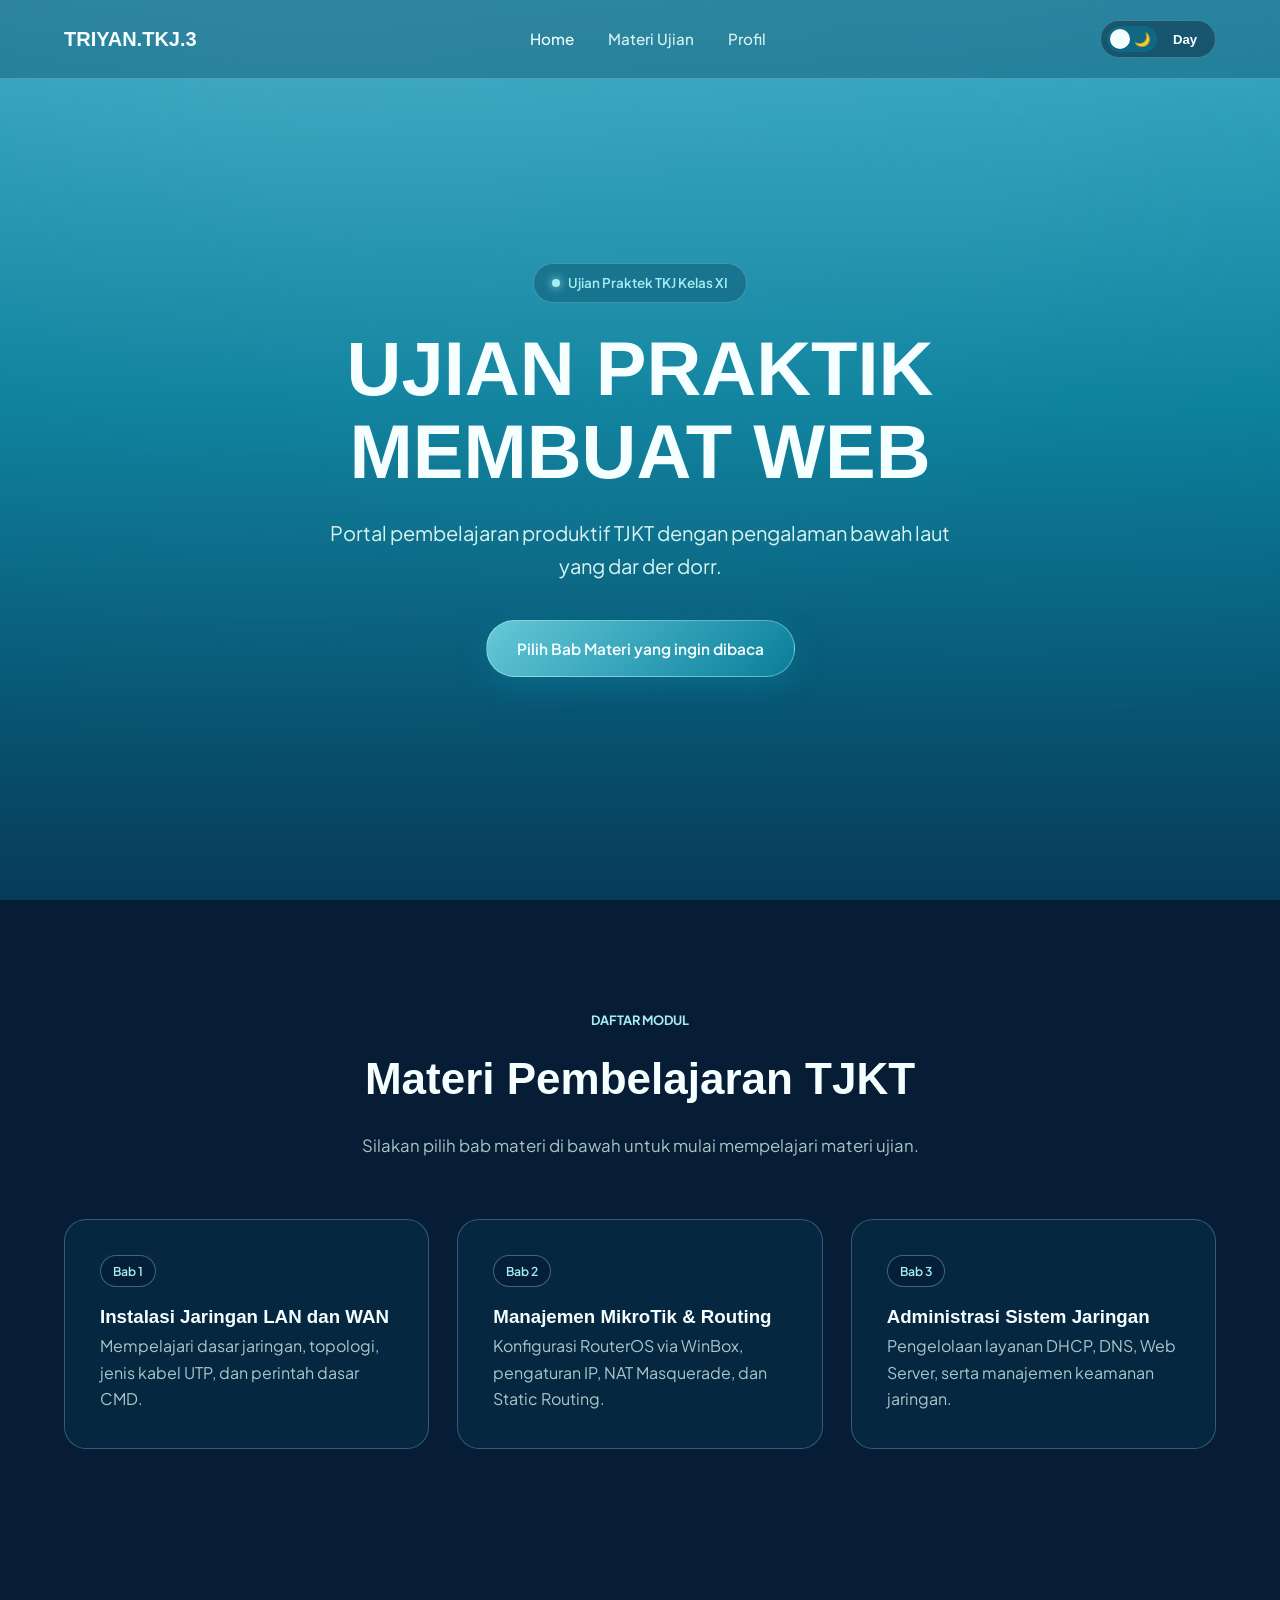
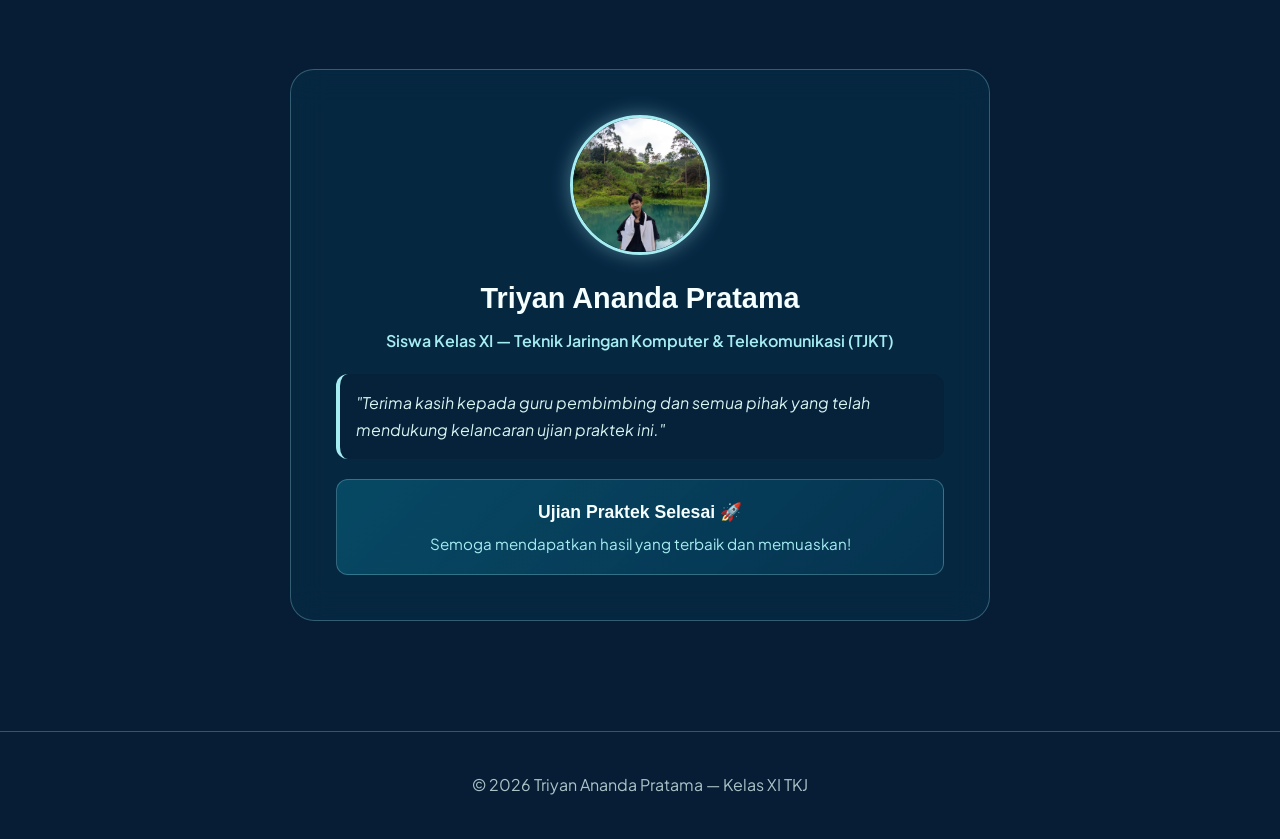
==== commit 03315fea: "Update brand logo text in navbar" ====
--- a/index.html
+++ b/index.html
@@ -44,7 +44,7 @@
   <header class="navbar" id="navbar">
     <div class="nav-container">
       <a href="#home" class="brand-logo">
-        <span>Ocean Dream</span>
+        <span>TRIYAN.TKJ.3</span>
       </a>
       <nav class="nav-menu" id="nav-menu">
         <ul class="nav-list">
